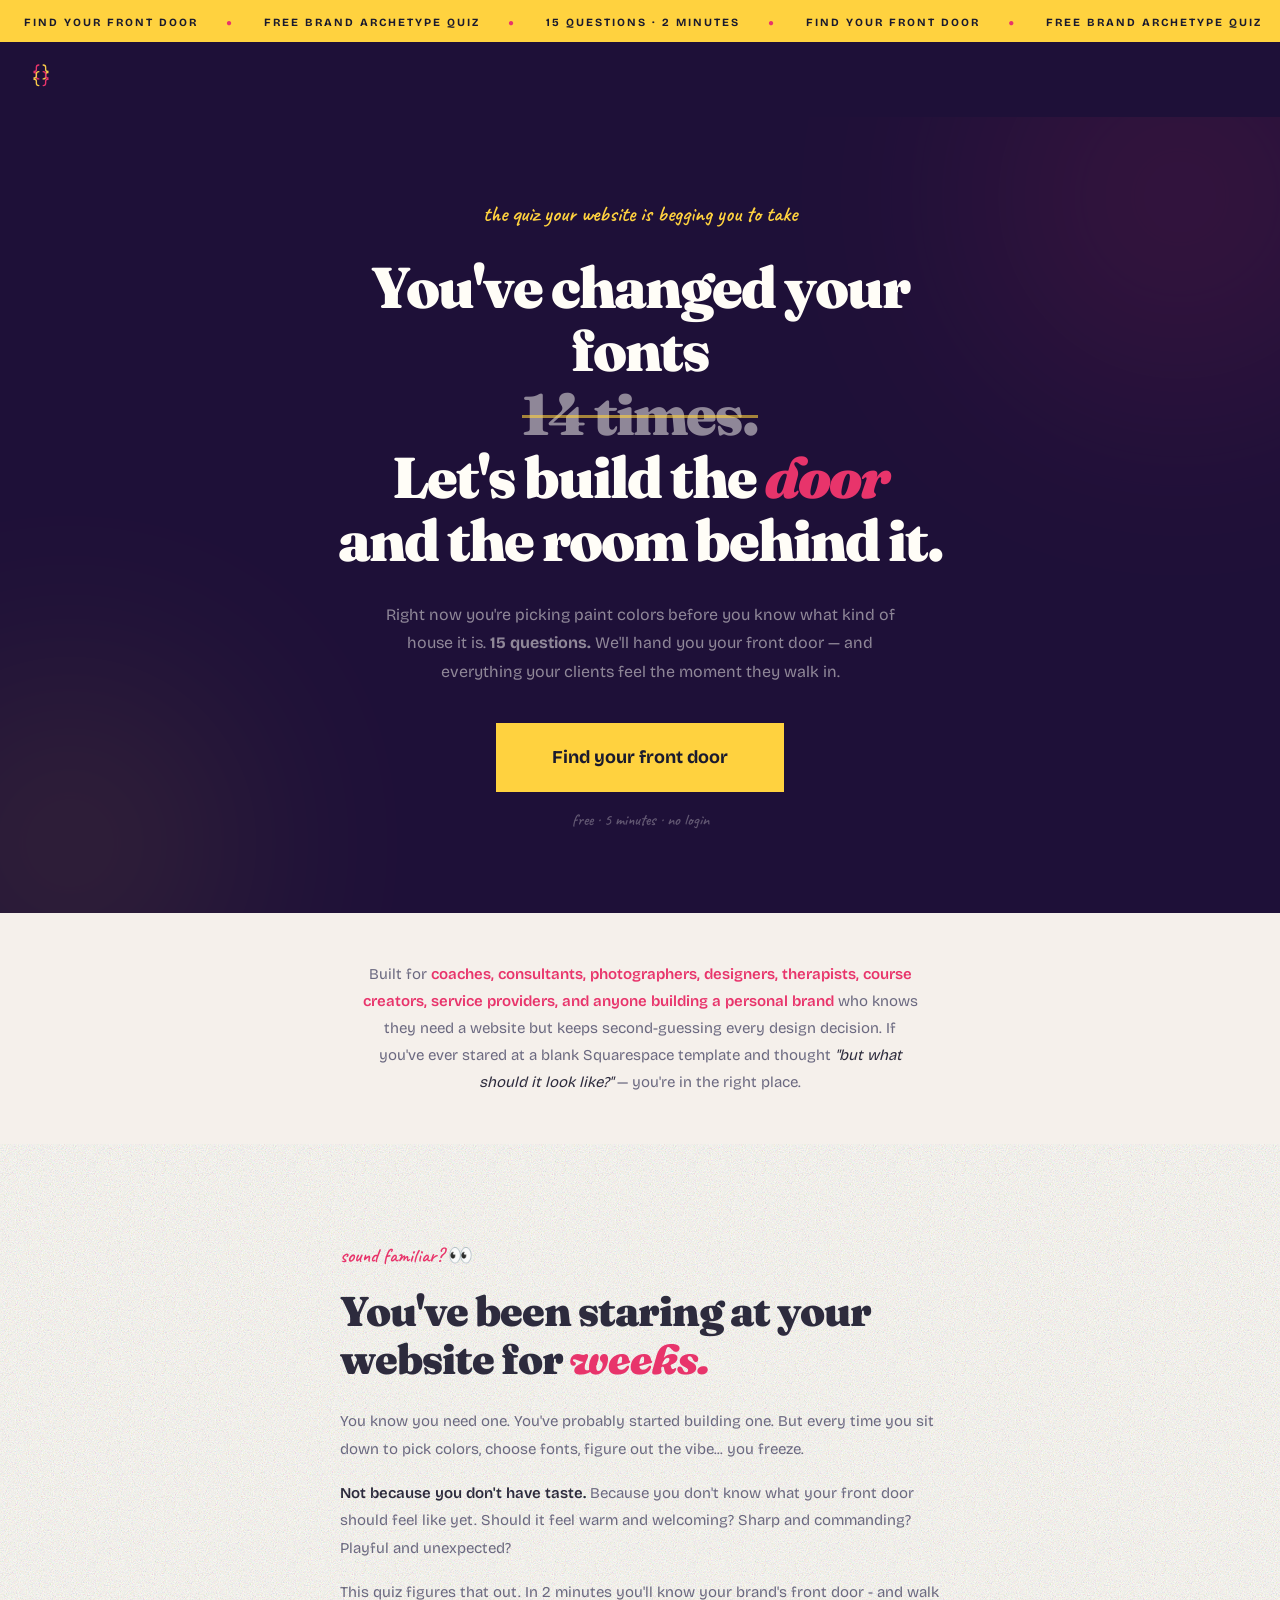
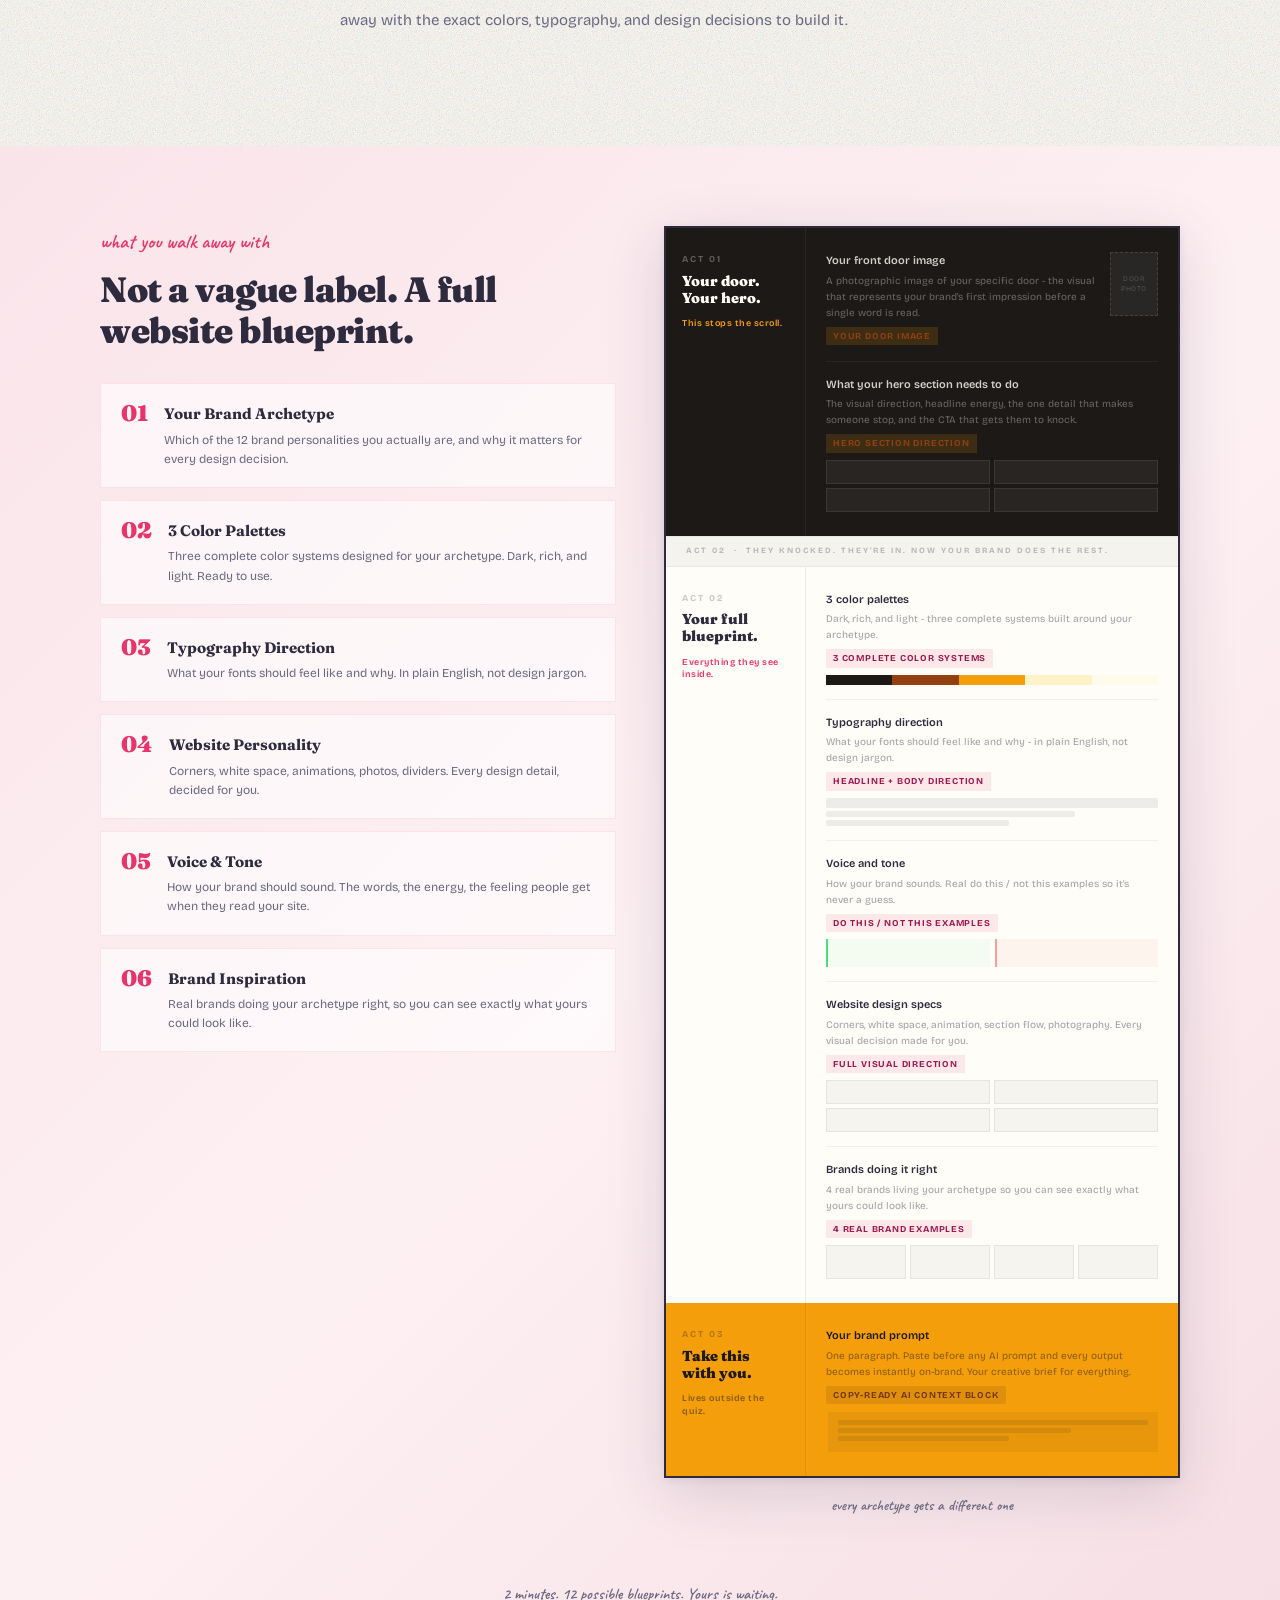
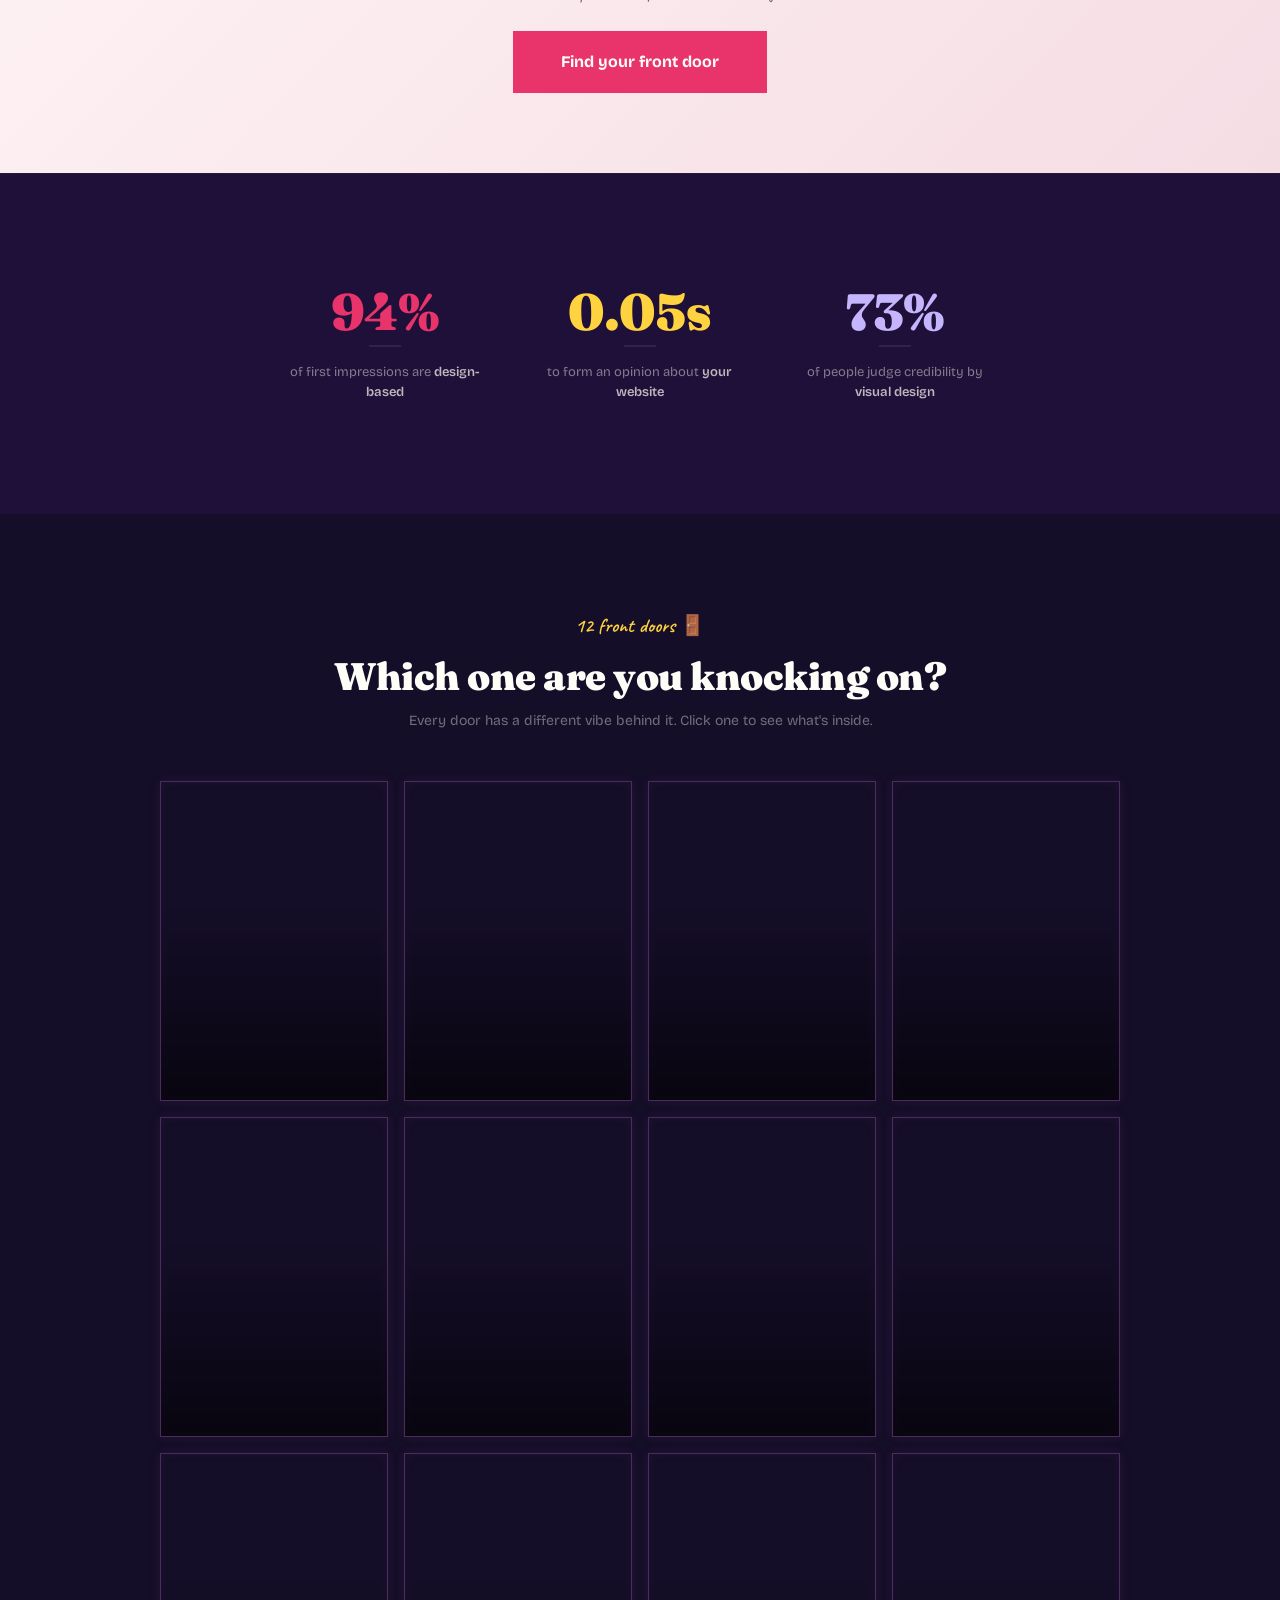
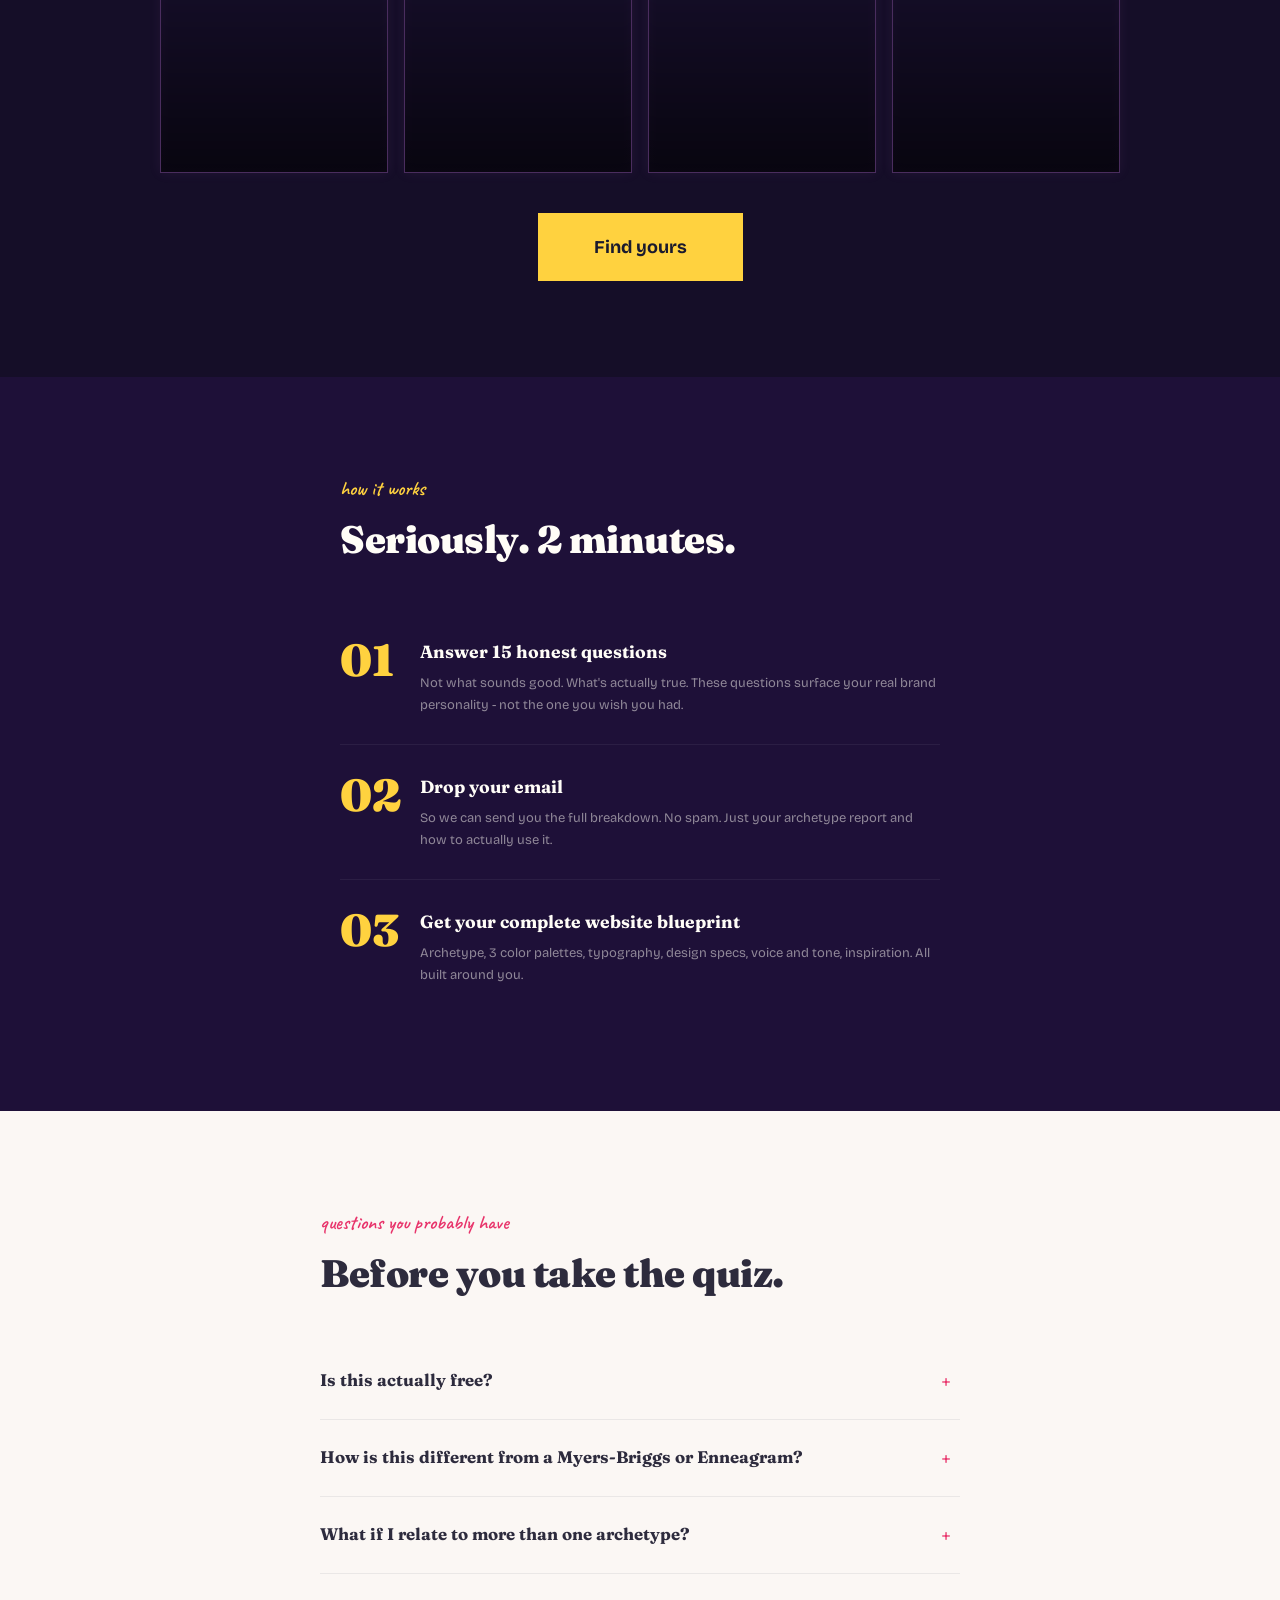
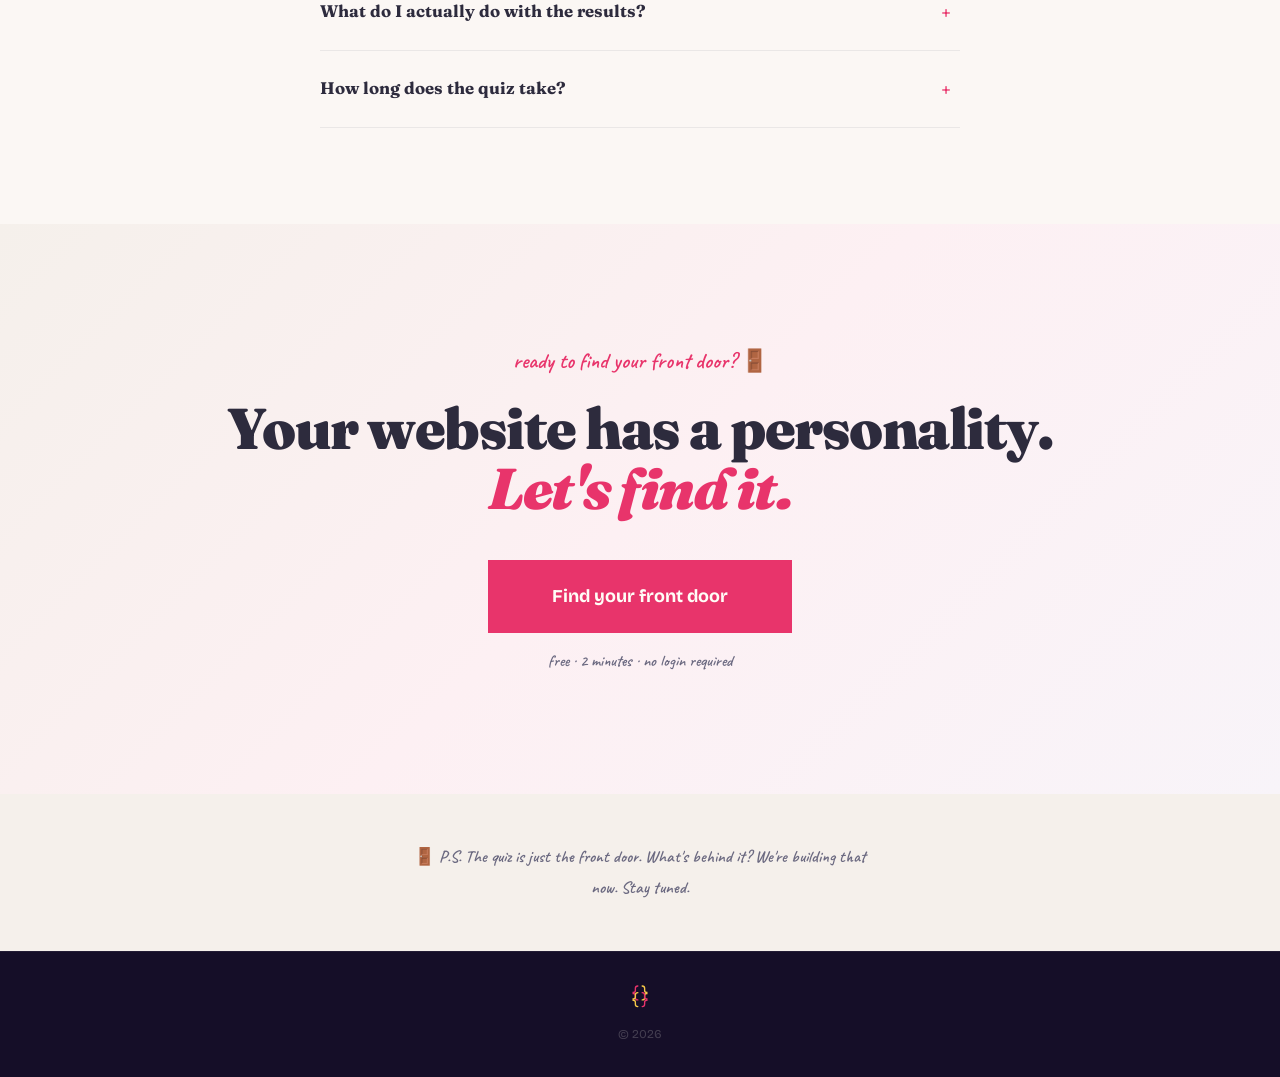
==== index.html @ 173007a8 "Add pink/purple sparkle border to archetype door cards https://claude.ai/code/session_011RAx968Q8qA1" ====
<!DOCTYPE html>
<html lang="en">
<head>
  <meta charset="UTF-8">
  <meta name="viewport" content="width=device-width, initial-scale=1.0">
  <title>What's Your Brand Archetype? | Free Brand Archetype Quiz</title>
  <meta name="description" content="Take the free 15-question brand archetype quiz. Discover your design system, color palettes, typography, and website personality in under 2 minutes.">
  <link rel="stylesheet" href="shared.css">
  <style>
    body { background: #1E1038; color: #FFFDF7; font-family: var(--font-sans); overflow-x: hidden; }

    /* Top ticker banner */
    .top-ticker {
      background: #FFD23F; overflow: hidden; white-space: nowrap; padding: 8px 0;
    }
    .top-ticker-inner { display: inline-block; animation: tickerScroll 30s linear infinite; }
    .top-ticker-item {
      display: inline-block; font-family: var(--font-sans); font-weight: 700;
      font-size: 11px; letter-spacing: 2px; text-transform: uppercase;
      color: #1a1a2e; padding: 0 24px;
    }
    .top-ticker-dot { color: #E8346B; padding: 0 4px; font-size: 10px; }
    @keyframes tickerScroll { 0% { transform:translateX(0); } 100% { transform:translateX(-50%); } }

    /* Nav */
    .nav {
      padding: 20px 32px;
      display: flex; align-items: center; justify-content: space-between;
      position: relative; z-index: 10;
    }
    .nav-logo { font-family: var(--font-serif); font-weight: 900; font-size: 22px; color: #FFFDF7; text-decoration: none; }
    .nav-logo span { color: #E8346B; }

    /* Hero — JK split layout */
    .hero {
      padding: 80px 32px 20px;
      position: relative; overflow: hidden;
      background: #1E1038;
    }
    .hero-glow {
      position: absolute; border-radius: 50%; filter: blur(120px); pointer-events: none; opacity: 0.12;
    }
    .hero-split {
      max-width: 680px; margin: 0 auto; position: relative; z-index: 2;
    }
    .hero-text { text-align: center; padding-bottom: 60px; }
    .hero-eyebrow {
      font-family: var(--font-hand); font-size: 22px; font-weight: 600;
      color: #FFD23F; margin-bottom: 24px; display: block;
    }
    .hero-headline {
      font-family: var(--font-serif); font-weight: 900; font-size: clamp(2.4rem, 6vw, 3.6rem);
      color: #FFFDF7; line-height: 1.1; letter-spacing: -2px; margin-bottom: 28px;
    }
    .hero-headline em { font-style: italic; color: #E8346B; }
    .hero-headline .strike {
      text-decoration: line-through;
      text-decoration-color: rgba(255,210,63,0.6);
      text-decoration-thickness: 3px;
      color: rgba(255,253,247,0.5);
    }
    .hero-sub {
      font-size: 16px; color: rgba(255,253,247,0.5); line-height: 1.8;
      max-width: 520px; margin: 0 auto 36px;
    }
    .hero-cta {
      display: inline-block; padding: 20px 56px;
      background: #FFD23F; color: #1a1a2e;
      font-family: var(--font-sans); font-size: 18px; font-weight: 700;
      text-decoration: none; border: none; cursor: pointer;
      transition: all 0.25s cubic-bezier(0.34,1.56,0.64,1);
    }
    .hero-cta:hover { transform: translateY(-4px) rotate(1deg) scale(1.04); box-shadow: 0 16px 40px rgba(255,210,63,0.3); }
    .hero-note { font-family: var(--font-hand); font-size: 16px; font-weight: 600; color: rgba(255,253,247,0.3); margin-top: 16px; }
    .hero-photo {
      position: relative; min-height: 480px;
      background-size: cover; background-position: center;
      background-repeat: no-repeat;
      mask-image: linear-gradient(to left, black 50%, transparent 100%),
                  linear-gradient(to top, transparent 0%, black 15%);
      mask-composite: intersect;
      -webkit-mask-image: linear-gradient(to left, black 50%, transparent 100%),
                          linear-gradient(to top, transparent 0%, black 15%);
      -webkit-mask-composite: source-in;
    }


    /* Who this is for */
    .for-section {
      background: #F5F0EB; padding: 48px 32px; text-align: center;
    }
    .for-text {
      max-width: 560px; margin: 0 auto;
      font-size: 15px; color: #6B6980; line-height: 1.8;
    }
    .for-text strong { color: #E8346B; font-weight: 600; }
    .for-text em { color: #2D2B3D; }

    /* Story section */
    .story-section {
      background: #FFFDF7; padding: 96px 32px;
      position: relative;
    }
    .story-section::before {
      content: ''; position: absolute; inset: 0; opacity: 0.45; pointer-events: none;
      background-image: url("data:image/svg+xml,%3Csvg viewBox='0 0 256 256' xmlns='http://www.w3.org/2000/svg'%3E%3Cfilter id='n'%3E%3CfeTurbulence type='fractalNoise' baseFrequency='0.85' numOctaves='4' stitchTiles='stitch'/%3E%3C/filter%3E%3Crect width='100%25' height='100%25' filter='url(%23n)'/%3E%3C/svg%3E");
      background-size: 200px 200px;
    }
    .story-inner { max-width: 600px; margin: 0 auto; position: relative; }
    .story-eyebrow { font-family: var(--font-hand); font-size: 20px; font-weight: 600; color: #E8346B; margin-bottom: 16px; }
    .story-headline {
      font-family: var(--font-serif); font-weight: 900; font-size: clamp(1.8rem, 5vw, 2.6rem);
      color: #2D2B3D; line-height: 1.15; letter-spacing: -1px; margin-bottom: 24px;
    }
    .story-headline em { font-style: italic; color: #E8346B; }
    .story-text {
      font-size: 15px; color: #6B6980; line-height: 1.85; margin-bottom: 16px;
    }
    .story-text strong { color: #2D2B3D; font-weight: 600; }

    /* What you get + mockup combined */
    .what-section {
      background: linear-gradient(135deg, #F9E4EA 0%, #FDF0F3 50%, #F5DDE4 100%);
      padding: 80px 32px; position: relative;
    }
    .what-inner {
      max-width: 1080px; margin: 0 auto;
      display: grid; grid-template-columns: 1fr 1fr; gap: 48px; align-items: start;
    }
    .what-text { }
    .what-eyebrow { font-family: var(--font-hand); font-size: 20px; font-weight: 600; color: #E8346B; margin-bottom: 12px; }
    .what-headline {
      font-family: var(--font-serif); font-weight: 900; font-size: clamp(1.6rem, 4vw, 2.2rem);
      color: #2D2B3D; line-height: 1.15; letter-spacing: -0.5px; margin-bottom: 32px;
    }
    .what-grid { display: flex; flex-direction: column; gap: 12px; }
    .what-card {
      padding: 18px 20px; background: rgba(255,255,255,0.6); border: 1px solid rgba(232,52,107,0.1);
      display: flex; gap: 16px; align-items: flex-start;
    }
    .what-num {
      font-family: var(--font-serif); font-weight: 900; font-size: 1.4rem;
      color: #E8346B; line-height: 1; flex-shrink: 0;
    }
    .what-card-content { flex: 1; }
    .what-title { font-family: var(--font-serif); font-weight: 700; font-size: 0.95rem; color: #2D2B3D; margin-bottom: 4px; }
    .what-desc { font-size: 12px; color: #6B6980; line-height: 1.6; }
    .what-footer {
      grid-column: 1 / -1; text-align: center; padding-top: 16px;
    }

    /* Archetypes preview (unused - merged into preview section) */

    /* How it works — dark section to break up the light blocks */
    .how-section { background: #1E1038; padding: 96px 32px; }
    .how-inner { max-width: 600px; margin: 0 auto; }
    .how-eyebrow { font-family: var(--font-hand); font-size: 20px; font-weight: 600; color: #FFD23F; margin-bottom: 12px; }
    .how-headline {
      font-family: var(--font-serif); font-weight: 900; font-size: clamp(1.8rem, 5vw, 2.4rem);
      color: #FFFDF7; line-height: 1.15; letter-spacing: -0.5px; margin-bottom: 48px;
    }
    .how-steps { display: flex; flex-direction: column; gap: 0; }
    .how-step { display: flex; gap: 24px; align-items: flex-start; padding: 28px 0; border-bottom: 1px solid rgba(255,253,247,0.06); }
    .how-step:last-child { border-bottom: none; }
    .how-num {
      font-family: var(--font-serif); font-weight: 900; font-size: 2.8rem;
      color: #FFD23F; line-height: 1; flex-shrink: 0; width: 56px;
    }
    .how-title { font-family: var(--font-serif); font-weight: 700; font-size: 1.1rem; color: #FFFDF7; margin-bottom: 6px; }
    .how-desc { font-size: 13px; color: rgba(255,253,247,0.5); line-height: 1.7; }

    /* Final CTA — warm light section */
    .cta-section {
      background: linear-gradient(135deg, #F5F0EB 0%, #FDF0F3 50%, #F8F4F9 100%);
      padding: 120px 32px; text-align: center; position: relative; overflow: hidden;
    }
    .cta-inner { position: relative; z-index: 2; }
    .cta-eyebrow { font-family: var(--font-hand); font-size: 22px; font-weight: 600; color: #E8346B; margin-bottom: 20px; display: block; }
    .cta-headline {
      font-family: var(--font-serif); font-weight: 900; font-size: clamp(2.2rem, 7vw, 3.6rem);
      color: #2D2B3D; line-height: 1.05; letter-spacing: -1.5px; margin-bottom: 40px;
    }
    .cta-headline em { font-style: italic; color: #E8346B; }
    .cta-btn {
      display: inline-block; padding: 22px 64px;
      background: #E8346B; color: #FFFDF7;
      font-family: var(--font-sans); font-size: 18px; font-weight: 700;
      text-decoration: none; transition: all 0.25s cubic-bezier(0.34,1.56,0.64,1);
    }
    .cta-btn:hover { transform: translateY(-4px) scale(1.04); box-shadow: 0 16px 40px rgba(232,52,107,0.25); }
    .cta-note { font-family: var(--font-hand); font-size: 16px; color: #6B6980; margin-top: 16px; font-weight: 600; }

    /* What's next */
    .next-section {
      background: #F5F0EB; padding: 48px 32px; text-align: center;
    }
    .next-text {
      max-width: 480px; margin: 0 auto;
      font-family: var(--font-hand); font-size: 17px; font-weight: 600;
      color: #6B6980; line-height: 1.8;
    }

    /* Footer */
    .footer { background: #150e28; padding: 32px; text-align: center; border-top: 1px solid rgba(255,253,247,0.06); }
    .footer-logo { font-family: var(--font-serif); font-weight: 900; font-size: 20px; color: #FFFDF7; margin-bottom: 8px; }
    .footer-logo span { color: #E8346B; }
    .footer-text { font-size: 12px; color: rgba(255,253,247,0.2); }

    /* Stats Section */
    .stats-section {
      background: #1E1038; padding: 80px 32px; position: relative; overflow: hidden;
      border-top: 1px solid rgba(255,253,247,0.04);
    }
    .stats-inner { max-width: 740px; margin: 0 auto; }
    .stats-grid { display: grid; grid-template-columns: repeat(3, 1fr); gap: 24px; text-align: center; }
    .stat-card {
      padding: 32px 20px; position: relative;
    }
    .stat-number {
      font-family: var(--font-serif); font-weight: 900; font-size: clamp(2.4rem, 6vw, 3.2rem);
      line-height: 1; margin-bottom: 8px; letter-spacing: -1px;
    }
    .stat-label {
      font-size: 13px; color: rgba(255,253,247,0.45); line-height: 1.5;
    }
    .stat-label strong { color: rgba(255,253,247,0.7); font-weight: 600; }
    .stat-divider {
      width: 32px; height: 2px; background: rgba(255,253,247,0.08); margin: 0 auto 16px;
    }

    /* Preview Gallery — door cards with click-to-reveal */
    .preview-section {
      background: #150e28; padding: 96px 32px; position: relative; overflow: hidden;
    }
    .preview-inner { max-width: 960px; margin: 0 auto; text-align: center; }
    .preview-eyebrow { font-family: var(--font-hand); font-size: 20px; font-weight: 600; color: #FFD23F; margin-bottom: 12px; }
    .preview-headline {
      font-family: var(--font-serif); font-weight: 900; font-size: clamp(1.8rem, 5vw, 2.4rem);
      color: #FFFDF7; line-height: 1.15; letter-spacing: -0.5px; margin-bottom: 12px;
    }
    .preview-sub { font-size: 14px; color: rgba(255,253,247,0.4); margin-bottom: 48px; line-height: 1.6; }
    .preview-grid {
      display: grid; grid-template-columns: repeat(4, 1fr); gap: 16px;
    }
    /* Flip card container */
    .door-card {
      perspective: 800px; cursor: pointer; height: 320px;
    }
    .door-card-inner {
      position: relative; width: 100%; height: 100%;
      transition: transform 0.6s cubic-bezier(0.34,1.56,0.64,1);
      transform-style: preserve-3d;
    }
    .door-card.flipped .door-card-inner { transform: rotateY(180deg); }
    .door-card-front, .door-card-back {
      position: absolute; inset: 0; backface-visibility: hidden;
      border: 1px solid rgba(200,120,220,0.3); overflow: hidden;
      box-shadow: 0 0 12px rgba(200,120,220,0.08), inset 0 0 12px rgba(200,120,220,0.04);
    }
    .door-card:hover .door-card-front,
    .door-card:hover .door-card-back {
      border-color: rgba(232,52,107,0.45);
      box-shadow: 0 0 20px rgba(232,52,107,0.15), 0 0 40px rgba(160,80,200,0.08);
    }
    /* Front — door image */
    .door-card-front {
      background-size: cover; background-position: center;
      display: flex; flex-direction: column; justify-content: flex-end;
      padding: 16px;
    }
    .door-card-front::after {
      content: ''; position: absolute; inset: 0;
      background: linear-gradient(180deg, transparent 40%, rgba(0,0,0,0.6) 100%);
      pointer-events: none;
    }
    .door-card-label {
      position: relative; z-index: 2;
      font-family: var(--font-hand); font-size: 14px; font-weight: 600;
      color: rgba(255,255,255,0.7);
    }
    .door-card-knock {
      position: absolute; top: 50%; left: 50%; transform: translate(-50%,-50%);
      z-index: 2; font-size: 11px; font-weight: 700; letter-spacing: 1.5px;
      text-transform: uppercase; color: #FFFDF7;
      background: rgba(0,0,0,0.5); backdrop-filter: blur(4px);
      padding: 8px 16px; opacity: 0;
      transition: opacity 0.3s ease; font-family: var(--font-sans);
    }
    .door-card:hover .door-card-knock { opacity: 1; }
    /* Back — archetype reveal */
    .door-card-back {
      transform: rotateY(180deg);
      display: flex; flex-direction: column;
    }
    .door-card-back-hero {
      flex: 1; display: flex; flex-direction: column;
      justify-content: center; align-items: center; padding: 16px;
    }
    .door-card-back-name {
      font-family: var(--font-serif); font-weight: 900; font-size: 1.05rem;
      color: #fff; line-height: 1.15; letter-spacing: -0.3px; margin-bottom: 2px;
    }
    .door-card-back-sub {
      font-size: 10px; opacity: 0.6; font-family: var(--font-sans); margin-bottom: 6px;
    }
    .door-card-back-tagline {
      font-size: 10px; color: rgba(255,255,255,0.45); font-family: var(--font-sans);
    }
    .door-card-back-body { padding: 10px; }
    .door-card-back-palette {
      display: flex; height: 18px; margin-bottom: 8px;
    }
    .door-card-back-swatch { flex: 1; }
    .door-card-back-swatch:first-child { border-radius: 3px 0 0 3px; }
    .door-card-back-swatch:last-child { border-radius: 0 3px 3px 0; }
    .door-card-back-feats {
      display: flex; flex-wrap: wrap; gap: 4px; justify-content: center;
    }
    .door-card-back-feat {
      font-size: 7px; letter-spacing: 0.8px; text-transform: uppercase;
      padding: 3px 6px; background: rgba(255,255,255,0.06);
      color: rgba(255,253,247,0.4); font-family: var(--font-sans); font-weight: 600;
    }

    /* FAQ Section */
    .faq-section {
      background: #FBF7F4; padding: 96px 32px;
    }
    .faq-inner { max-width: 640px; margin: 0 auto; }
    .faq-eyebrow { font-family: var(--font-hand); font-size: 20px; font-weight: 600; color: #E8346B; margin-bottom: 12px; }
    .faq-headline {
      font-family: var(--font-serif); font-weight: 900; font-size: clamp(1.8rem, 5vw, 2.4rem);
      color: #2D2B3D; line-height: 1.15; letter-spacing: -0.5px; margin-bottom: 48px;
    }
    .faq-item {
      border-bottom: 1px solid rgba(45,43,61,0.08);
    }
    .faq-question {
      display: flex; align-items: center; justify-content: space-between;
      padding: 24px 0; cursor: pointer; gap: 16px;
      background: none; border: none; width: 100%; text-align: left;
      font-family: var(--font-serif); font-weight: 700; font-size: 1.05rem;
      color: #2D2B3D; transition: color 0.2s ease; line-height: 1.4;
    }
    .faq-question:hover { color: #E8346B; }
    .faq-icon {
      width: 28px; height: 28px; flex-shrink: 0;
      display: flex; align-items: center; justify-content: center;
      font-size: 20px; font-weight: 300; color: #E8346B;
      transition: transform 0.3s ease; font-family: var(--font-sans);
    }
    .faq-item.open .faq-icon { transform: rotate(45deg); }
    .faq-answer {
      max-height: 0; overflow: hidden;
      transition: max-height 0.4s cubic-bezier(0.25, 0.46, 0.45, 0.94);
    }
    .faq-answer-inner {
      padding: 0 0 24px;
      font-size: 14px; color: #6B6980; line-height: 1.8;
    }

    /* Report Wireframe Mockup (inside what-section) */
    .report-frame {
      border: 2px solid #2D2B3D; overflow: hidden;
      box-shadow: 0 16px 56px rgba(45,43,61,0.15), 0 2px 8px rgba(45,43,61,0.08);
    }
    .act-block { display: flex; }
    .act-sidebar {
      width: 140px; flex-shrink: 0; padding: 24px 16px;
      display: flex; flex-direction: column; justify-content: flex-start; gap: 6px;
      border-right: 1px solid rgba(255,255,255,0.06);
    }
    .act-sidebar.light-border { border-right-color: rgba(45,43,61,0.08); }
    .act-num { font-size: 9px; font-weight: 700; letter-spacing: 2px; text-transform: uppercase; }
    .act-num.light { color: rgba(255,253,247,0.3); }
    .act-num.muted { color: rgba(45,43,61,0.25); }
    .act-name { font-family: var(--font-serif); font-weight: 900; font-size: 0.9rem; line-height: 1.2; }
    .act-name.light { color: #FFFDF7; }
    .act-name.dark { color: #2D2B3D; }
    .act-tag { font-size: 9px; font-weight: 600; letter-spacing: 0.5px; line-height: 1.4; margin-top: 4px; }
    .act-tag.amber { color: #f59e0b; }
    .act-tag.pink { color: #E8346B; }
    .act-body { flex: 1; padding: 24px 20px; display: flex; flex-direction: column; gap: 14px; }
    .act-row { display: flex; gap: 14px; align-items: flex-start; padding-bottom: 14px; border-bottom: 1px solid rgba(255,255,255,0.05); }
    .act-row:last-child { border-bottom: none; padding-bottom: 0; }
    .act-row.light-border { border-bottom-color: rgba(45,43,61,0.06); }
    .act-row-content { flex: 1; }
    .act-row-title { font-size: 11px; font-weight: 600; margin-bottom: 3px; }
    .act-row-title.light { color: rgba(255,253,247,0.8); }
    .act-row-title.dark { color: #2D2B3D; }
    .act-row-desc { font-size: 10px; line-height: 1.6; }
    .act-row-desc.light { color: rgba(255,253,247,0.35); }
    .act-row-desc.dark { color: rgba(45,43,61,0.45); }
    .you-get {
      font-size: 9px; font-weight: 700; letter-spacing: 0.8px; text-transform: uppercase;
      padding: 2px 7px; display: inline-block; margin-top: 5px;
    }
    .you-get.amber { background: rgba(245,158,11,0.15); color: #92400e; }
    .you-get.pink { background: rgba(232,52,107,0.1); color: #9d174d; }
    .act-img-box {
      width: 48px; height: 64px; flex-shrink: 0;
      background: rgba(255,255,255,0.06); border: 1px dashed rgba(255,255,255,0.12);
      display: flex; align-items: center; justify-content: center;
    }
    .act-img-label { font-size: 7px; letter-spacing: 0.5px; text-transform: uppercase; text-align: center; line-height: 1.5; color: rgba(255,253,247,0.2); }
    .act-palette-strip { display: flex; height: 10px; margin-top: 6px; }
    .act-palette-strip .pal { flex: 1; }
    .act-wire-lines { display: flex; flex-direction: column; gap: 3px; margin-top: 6px; }
    .act-wire-line { height: 6px; border-radius: 2px; }
    .act-wire-line.dark-line { background: rgba(45,43,61,0.08); }
    .w100 { width: 100%; } .w75 { width: 75%; } .w55 { width: 55%; }
    .act-mini-grid { display: grid; grid-template-columns: 1fr 1fr; gap: 4px; margin-top: 6px; }
    .act-mini-box { height: 24px; }
    .act-mini-box.dark { background: rgba(255,255,255,0.05); border: 0.5px solid rgba(255,255,255,0.08); }
    .act-mini-box.light { background: rgba(45,43,61,0.04); border: 0.5px solid rgba(45,43,61,0.08); }
    .act-do-dont { display: flex; gap: 5px; margin-top: 6px; }
    .act-do-box { flex: 1; height: 28px; border-left: 2px solid #4ade80; background: rgba(74,222,128,0.06); }
    .act-dont-box { flex: 1; height: 28px; border-left: 2px solid rgba(220,38,38,0.4); background: rgba(220,38,38,0.04); }
    .act-inspo-strip { display: flex; gap: 4px; margin-top: 6px; }
    .act-inspo-box { flex: 1; height: 34px; background: rgba(45,43,61,0.04); border: 0.5px solid rgba(45,43,61,0.08); }
    .act-prompt-block { margin-top: 6px; padding: 8px 10px; background: rgba(28,25,23,0.06); border-left: 2px solid #f59e0b; }
    .act-prompt-line { height: 5px; background: rgba(28,25,23,0.1); border-radius: 2px; margin-bottom: 3px; }
    .act-divider-label {
      padding: 8px 20px; font-size: 8px; font-weight: 700; letter-spacing: 2px;
      text-transform: uppercase; color: rgba(45,43,61,0.3); background: #f5f3ee;
      border-top: 1px solid rgba(45,43,61,0.06); border-bottom: 1px solid rgba(45,43,61,0.06);
    }
    .mockup-label {
      font-family: var(--font-hand); font-size: 15px; font-weight: 600;
      color: #6B6980; margin-top: 16px; text-align: center;
    }
    .what-note {
      font-family: var(--font-hand); font-size: 16px; font-weight: 600;
      color: #6B6980; margin-bottom: 24px;
    }
    .what-cta {
      display: inline-block; padding: 18px 48px;
      background: #E8346B; color: #FFFDF7;
      font-family: var(--font-sans); font-size: 16px; font-weight: 700;
      text-decoration: none; border: none; cursor: pointer;
      transition: all 0.25s cubic-bezier(0.34,1.56,0.64,1);
    }
    .what-cta:hover {
      transform: translateY(-4px) scale(1.04);
      box-shadow: 0 12px 32px rgba(232,52,107,0.25);
    }

    @media (max-width: 600px) {
      .what-inner { grid-template-columns: 1fr; }
      .what-footer { grid-column: 1; }
      .hero { padding: 48px 24px 0; }
      .hero-text { padding-bottom: 40px; }
      .how-step { gap: 16px; }
      .how-num { font-size: 2.2rem; width: 44px; }
      .preview-grid { grid-template-columns: repeat(2, 1fr); }
      .door-card { height: 260px; }
      .stats-grid { grid-template-columns: 1fr; gap: 16px; }
      .stat-card { padding: 24px 20px; }
      .act-sidebar { width: 100px; padding: 16px 12px; }
      .act-name { font-size: 0.8rem; }
      .act-body { padding: 16px 14px; }
    }
    @media (max-width: 400px) {
    }
  </style>
</head>
<body>

  <!-- Top ticker banner -->
  <div class="top-ticker">
    <div class="top-ticker-inner">
      <span class="top-ticker-item">Find your front door</span><span class="top-ticker-dot">●</span>
      <span class="top-ticker-item">Free brand archetype quiz</span><span class="top-ticker-dot">●</span>
      <span class="top-ticker-item">15 questions · 2 minutes</span><span class="top-ticker-dot">●</span>
      <span class="top-ticker-item">Find your front door</span><span class="top-ticker-dot">●</span>
      <span class="top-ticker-item">Free brand archetype quiz</span><span class="top-ticker-dot">●</span>
      <span class="top-ticker-item">15 questions · 2 minutes</span><span class="top-ticker-dot">●</span>
      <span class="top-ticker-item">Find your front door</span><span class="top-ticker-dot">●</span>
      <span class="top-ticker-item">Free brand archetype quiz</span><span class="top-ticker-dot">●</span>
      <span class="top-ticker-item">15 questions · 2 minutes</span><span class="top-ticker-dot">●</span>
      <span class="top-ticker-item">Find your front door</span><span class="top-ticker-dot">●</span>
      <span class="top-ticker-item">Free brand archetype quiz</span><span class="top-ticker-dot">●</span>
      <span class="top-ticker-item">15 questions · 2 minutes</span><span class="top-ticker-dot">●</span>
    </div>
  </div>

  <nav class="nav">
    <a href="index.html" class="nav-logo"><img src="logo.svg" alt="Brand Archetype Quiz" style="height:24px;"></a>
  </nav>

  <!-- Hero -->
  <section class="hero">
    <div class="hero-glow" style="width:400px;height:400px;background:#E8346B;top:-120px;right:-100px;"></div>
    <div class="hero-glow" style="width:300px;height:300px;background:#FFD23F;bottom:-80px;left:-80px;"></div>
    <div class="hero-split">
      <div class="hero-text">
        <span class="hero-eyebrow">the quiz your website is begging you to take</span>
        <h1 class="hero-headline">You've changed your fonts<br><span class="strike">14 times.</span><br>Let's build the <em>door</em><br>and the room behind it.</h1>
        <p class="hero-sub">Right now you're picking paint colors before you know what kind of house it is. <strong>15 questions.</strong> We'll hand you your front door — and everything your clients feel the moment they walk in.</p>
        <a href="quiz.html" class="hero-cta">Find your front door</a>
        <p class="hero-note">free · 5 minutes · no login</p>
      </div>
    </div>
  </section>

  <!-- Who this is for -->
  <section class="for-section">
    <p class="for-text">Built for <strong>coaches, consultants, photographers, designers, therapists, course creators, service providers, and anyone building a personal brand</strong> who knows they need a website but keeps second-guessing every design decision. If you've ever stared at a blank Squarespace template and thought <em>"but what should it look like?"</em> — you're in the right place.</p>
  </section>

  <!-- Story -->
  <section class="story-section">
    <div class="story-inner">
      <p class="story-eyebrow">sound familiar? 👀</p>
      <h2 class="story-headline">You've been staring at your website for <em>weeks.</em></h2>
      <p class="story-text">You know you need one. You've probably started building one. But every time you sit down to pick colors, choose fonts, figure out the vibe... you freeze.</p>
      <p class="story-text"><strong>Not because you don't have taste.</strong> Because you don't know what your front door should feel like yet. Should it feel warm and welcoming? Sharp and commanding? Playful and unexpected?</p>
      <p class="story-text">This quiz figures that out. In 2 minutes you'll know your brand's front door - and walk away with the exact colors, typography, and design decisions to build it.</p>
    </div>
  </section>

  <!-- What you get + Report Mockup -->
  <section class="what-section">
    <div class="what-inner">
      <div class="what-text">
        <p class="what-eyebrow">what you walk away with</p>
        <h2 class="what-headline">Not a vague label. A full website blueprint.</h2>
        <div class="what-grid">
          <div class="what-card">
            <div class="what-num">01</div>
            <div class="what-card-content">
              <div class="what-title">Your Brand Archetype</div>
              <div class="what-desc">Which of the 12 brand personalities you actually are, and why it matters for every design decision.</div>
            </div>
          </div>
          <div class="what-card">
            <div class="what-num">02</div>
            <div class="what-card-content">
              <div class="what-title">3 Color Palettes</div>
              <div class="what-desc">Three complete color systems designed for your archetype. Dark, rich, and light. Ready to use.</div>
            </div>
          </div>
          <div class="what-card">
            <div class="what-num">03</div>
            <div class="what-card-content">
              <div class="what-title">Typography Direction</div>
              <div class="what-desc">What your fonts should feel like and why. In plain English, not design jargon.</div>
            </div>
          </div>
          <div class="what-card">
            <div class="what-num">04</div>
            <div class="what-card-content">
              <div class="what-title">Website Personality</div>
              <div class="what-desc">Corners, white space, animations, photos, dividers. Every design detail, decided for you.</div>
            </div>
          </div>
          <div class="what-card">
            <div class="what-num">05</div>
            <div class="what-card-content">
              <div class="what-title">Voice & Tone</div>
              <div class="what-desc">How your brand should sound. The words, the energy, the feeling people get when they read your site.</div>
            </div>
          </div>
          <div class="what-card">
            <div class="what-num">06</div>
            <div class="what-card-content">
              <div class="what-title">Brand Inspiration</div>
              <div class="what-desc">Real brands doing your archetype right, so you can see exactly what yours could look like.</div>
            </div>
          </div>
        </div>
      </div>
      <div class="what-mockup">
        <div class="report-frame">
          <!-- ACT 01 - The Door -->
          <div class="act-block" style="background:#1c1917;">
            <div class="act-sidebar">
              <div class="act-num light">Act 01</div>
              <div class="act-name light">Your door.<br>Your hero.</div>
              <div class="act-tag amber">This stops the scroll.</div>
            </div>
            <div class="act-body">
              <div class="act-row">
                <div class="act-row-content">
                  <div class="act-row-title light">Your front door image</div>
                  <div class="act-row-desc light">A photographic image of your specific door - the visual that represents your brand's first impression before a single word is read.</div>
                  <span class="you-get amber">Your door image</span>
                </div>
                <div class="act-img-box"><span class="act-img-label">door<br>photo</span></div>
              </div>
              <div class="act-row">
                <div class="act-row-content">
                  <div class="act-row-title light">What your hero section needs to do</div>
                  <div class="act-row-desc light">The visual direction, headline energy, the one detail that makes someone stop, and the CTA that gets them to knock.</div>
                  <span class="you-get amber">Hero section direction</span>
                  <div class="act-mini-grid">
                    <div class="act-mini-box dark"></div>
                    <div class="act-mini-box dark"></div>
                    <div class="act-mini-box dark"></div>
                    <div class="act-mini-box dark"></div>
                  </div>
                </div>
              </div>
            </div>
          </div>
          <!-- Divider -->
          <div class="act-divider-label">Act 02 &nbsp;·&nbsp; They knocked. They're in. Now your brand does the rest.</div>
          <!-- ACT 02 - The Blueprint -->
          <div class="act-block" style="background:#FFFDF7;">
            <div class="act-sidebar light-border">
              <div class="act-num muted">Act 02</div>
              <div class="act-name dark">Your full blueprint.</div>
              <div class="act-tag pink">Everything they see inside.</div>
            </div>
            <div class="act-body">
              <div class="act-row light-border">
                <div class="act-row-content">
                  <div class="act-row-title dark">3 color palettes</div>
                  <div class="act-row-desc dark">Dark, rich, and light - three complete systems built around your archetype.</div>
                  <span class="you-get pink">3 complete color systems</span>
                  <div class="act-palette-strip">
                    <div class="pal" style="background:#1c1917;"></div>
                    <div class="pal" style="background:#92400e;"></div>
                    <div class="pal" style="background:#f59e0b;"></div>
                    <div class="pal" style="background:#fef3c7;"></div>
                    <div class="pal" style="background:#fffbeb;"></div>
                  </div>
                </div>
              </div>
              <div class="act-row light-border">
                <div class="act-row-content">
                  <div class="act-row-title dark">Typography direction</div>
                  <div class="act-row-desc dark">What your fonts should feel like and why - in plain English, not design jargon.</div>
                  <span class="you-get pink">Headline + body direction</span>
                  <div class="act-wire-lines">
                    <div class="act-wire-line dark-line w100" style="height:10px;"></div>
                    <div class="act-wire-line dark-line w75"></div>
                    <div class="act-wire-line dark-line w55"></div>
                  </div>
                </div>
              </div>
              <div class="act-row light-border">
                <div class="act-row-content">
                  <div class="act-row-title dark">Voice and tone</div>
                  <div class="act-row-desc dark">How your brand sounds. Real do this / not this examples so it's never a guess.</div>
                  <span class="you-get pink">Do this / not this examples</span>
                  <div class="act-do-dont">
                    <div class="act-do-box"></div>
                    <div class="act-dont-box"></div>
                  </div>
                </div>
              </div>
              <div class="act-row light-border">
                <div class="act-row-content">
                  <div class="act-row-title dark">Website design specs</div>
                  <div class="act-row-desc dark">Corners, white space, animation, section flow, photography. Every visual decision made for you.</div>
                  <span class="you-get pink">Full visual direction</span>
                  <div class="act-mini-grid">
                    <div class="act-mini-box light"></div>
                    <div class="act-mini-box light"></div>
                    <div class="act-mini-box light"></div>
                    <div class="act-mini-box light"></div>
                  </div>
                </div>
              </div>
              <div class="act-row">
                <div class="act-row-content">
                  <div class="act-row-title dark">Brands doing it right</div>
                  <div class="act-row-desc dark">4 real brands living your archetype so you can see exactly what yours could look like.</div>
                  <span class="you-get pink">4 real brand examples</span>
                  <div class="act-inspo-strip">
                    <div class="act-inspo-box"></div>
                    <div class="act-inspo-box"></div>
                    <div class="act-inspo-box"></div>
                    <div class="act-inspo-box"></div>
                  </div>
                </div>
              </div>
            </div>
          </div>
          <!-- ACT 03 - Brand Prompt -->
          <div class="act-block" style="background:#f59e0b;">
            <div class="act-sidebar" style="border-right:1px solid rgba(28,25,23,0.08);">
              <div class="act-num" style="color:rgba(28,25,23,0.3);">Act 03</div>
              <div class="act-name" style="color:#1c1917;">Take this<br>with you.</div>
              <div class="act-tag" style="color:rgba(28,25,23,0.5);">Lives outside the quiz.</div>
            </div>
            <div class="act-body">
              <div class="act-row" style="border-bottom:none;">
                <div class="act-row-content">
                  <div class="act-row-title" style="color:#1c1917;">Your brand prompt</div>
                  <div class="act-row-desc" style="color:rgba(28,25,23,0.5);">One paragraph. Paste before any AI prompt and every output becomes instantly on-brand. Your creative brief for everything.</div>
                  <span class="you-get" style="background:rgba(28,25,23,0.1);color:#78350f;">Copy-ready AI context block</span>
                  <div class="act-prompt-block">
                    <div class="act-prompt-line w100"></div>
                    <div class="act-prompt-line w75"></div>
                    <div class="act-prompt-line w55"></div>
                  </div>
                </div>
              </div>
            </div>
          </div>
        </div>
        <p class="mockup-label">every archetype gets a different one</p>
      </div>
      <div class="what-footer">
        <p class="what-note">2 minutes. 12 possible blueprints. Yours is waiting.</p>
        <a href="quiz.html" class="what-cta">Find your front door</a>
      </div>
    </div>
  </section>

  <!-- Stats -->
  <section class="stats-section">
    <div class="stats-inner">
      <div class="stats-grid">
        <div class="stat-card">
          <div class="stat-number" style="color:#E8346B;">94%</div>
          <div class="stat-divider"></div>
          <div class="stat-label">of first impressions are <strong>design-based</strong></div>
        </div>
        <div class="stat-card">
          <div class="stat-number" style="color:#FFD23F;">0.05s</div>
          <div class="stat-divider"></div>
          <div class="stat-label">to form an opinion about <strong>your website</strong></div>
        </div>
        <div class="stat-card">
          <div class="stat-number" style="color:#C4B5FD;">73%</div>
          <div class="stat-divider"></div>
          <div class="stat-label">of people judge credibility by <strong>visual design</strong></div>
        </div>
      </div>
    </div>
  </section>

  <!-- Archetypes Preview — Door Cards -->
  <section class="preview-section">
    <div class="preview-inner">
      <p class="preview-eyebrow">12 front doors 🚪</p>
      <h2 class="preview-headline">Which one are you knocking on?</h2>
      <p class="preview-sub">Every door has a different vibe behind it. Click one to see what's inside.</p>
      <div class="preview-grid" id="previewGrid">
      </div>
      <div style="margin-top: 40px;">
        <a href="quiz.html" class="hero-cta">Find yours</a>
      </div>
    </div>
  </section>

  <!-- How it works -->
  <section class="how-section">
    <div class="how-inner">
      <p class="how-eyebrow">how it works</p>
      <h2 class="how-headline">Seriously. 2 minutes.</h2>
      <div class="how-steps">
        <div class="how-step">
          <div class="how-num">01</div>
          <div class="how-content">
            <div class="how-title">Answer 15 honest questions</div>
            <div class="how-desc">Not what sounds good. What's actually true. These questions surface your real brand personality - not the one you wish you had.</div>
          </div>
        </div>
        <div class="how-step">
          <div class="how-num">02</div>
          <div class="how-content">
            <div class="how-title">Drop your email</div>
            <div class="how-desc">So we can send you the full breakdown. No spam. Just your archetype report and how to actually use it.</div>
          </div>
        </div>
        <div class="how-step">
          <div class="how-num">03</div>
          <div class="how-content">
            <div class="how-title">Get your complete website blueprint</div>
            <div class="how-desc">Archetype, 3 color palettes, typography, design specs, voice and tone, inspiration. All built around you.</div>
          </div>
        </div>
      </div>
    </div>
  </section>

  <!-- FAQ -->
  <section class="faq-section">
    <div class="faq-inner">
      <p class="faq-eyebrow">questions you probably have</p>
      <h2 class="faq-headline">Before you take the quiz.</h2>
      <div class="faq-list">
        <div class="faq-item">
          <button class="faq-question"><span>Is this actually free?</span><span class="faq-icon">+</span></button>
          <div class="faq-answer"><div class="faq-answer-inner">Yes. No credit card, no trial. Just your email so we can send your results.</div></div>
        </div>
        <div class="faq-item">
          <button class="faq-question"><span>How is this different from a Myers-Briggs or Enneagram?</span><span class="faq-icon">+</span></button>
          <div class="faq-answer"><div class="faq-answer-inner">Those tell you about yourself as a person. This tells you what your brand's front door should feel like - and gives you the exact design decisions to build it.</div></div>
        </div>
        <div class="faq-item">
          <button class="faq-question"><span>What if I relate to more than one archetype?</span><span class="faq-icon">+</span></button>
          <div class="faq-answer"><div class="faq-answer-inner">That's normal. The quiz identifies your dominant archetype and builds your entire blueprint around that.</div></div>
        </div>
        <div class="faq-item">
          <button class="faq-question"><span>What do I actually do with the results?</span><span class="faq-icon">+</span></button>
          <div class="faq-answer"><div class="faq-answer-inner">Use them to build your site - bring them to a designer, plug them into Squarespace, Showit, or Framer, or hand them to anyone helping you build your brand. Everything you need is in the report.</div></div>
        </div>
        <div class="faq-item">
          <button class="faq-question"><span>How long does the quiz take?</span><span class="faq-icon">+</span></button>
          <div class="faq-answer"><div class="faq-answer-inner">Under 2 minutes. 15 questions, no overthinking required.</div></div>
        </div>
      </div>
    </div>
  </section>

  <!-- Final CTA -->
  <section class="cta-section">
    <div class="cta-inner">
      <span class="cta-eyebrow">ready to find your front door? 🚪</span>
      <h2 class="cta-headline">Your website has a personality.<br><em>Let's find it.</em></h2>
      <a href="quiz.html" class="cta-btn">Find your front door</a>
      <p class="cta-note">free · 2 minutes · no login required</p>
    </div>
  </section>

  <!-- What's next -->
  <section class="next-section">
    <p class="next-text">🚪 P.S. The quiz is just the front door. What's behind it? We're building that now. Stay tuned.</p>
  </section>

  <!-- Footer -->
  <footer class="footer">
    <div class="footer-logo"><img src="logo.svg" alt="Brand Archetype Quiz" style="height:24px;"></div>
    <p class="footer-text">&copy; 2026</p>
  </footer>

<script>
// Preview Gallery Cards
(function() {
  // Door image base URL — update these as you get real door photos
  var doorBase = 'http://priscillazaehringer.com/wp-content/uploads/2026/03/';
  var archetypes = [
    { name: 'The Lab', sub: '(The Magician)', slug: 'magician', tagline: 'Transformation & mystery', bg: '#1a0a2e', accent: '#7c3aed', colors: ['#1a0a2e','#7c3aed','#c084fc','#fbbf24','#fef3c7'], door: 'http://priscillazaehringer.com/wp-content/uploads/2026/03/angelica-teran-Q7hqhXrims-unsplash-scaled.jpg' },
    { name: 'The Spa', sub: '(The Caregiver)', slug: 'caregiver', tagline: 'Safety & nurturing', bg: '#1c0614', accent: '#f9a8d4', colors: ['#9d174d','#f472b6','#f9a8d4','#fdf2f8','#fce7f3'], door: 'http://priscillazaehringer.com/wp-content/uploads/2026/03/leeann-cline-GEmrQEsSGWU-unsplash-scaled.jpg' },
    { name: 'The Coffee Shop', sub: '(The Rebel)', slug: 'rebel', tagline: 'Disruption & provocation', bg: '#1a0a0a', accent: '#dc2626', colors: ['#7f1d1d','#dc2626','#f97316','#fff7ed','#fef2f2'], door: 'http://priscillazaehringer.com/wp-content/uploads/2026/03/oleg-lukin-Kbp9e9-FKIw-unsplash-scaled.jpg' },
    { name: 'The Professor\'s Office', sub: '(The Sage)', slug: 'sage', tagline: 'Knowledge & clarity', bg: '#0f2027', accent: '#0891b2', colors: ['#155e75','#0891b2','#67e8f9','#e0f2fe','#f0f9ff'], door: doorBase + 'freepik__if-i-were-a-front-door-id-be-a-dark-walnut-door-wi__77130.png' },
    { name: 'The War Room', sub: '(The Hero)', slug: 'hero', tagline: 'Results & resilience', bg: '#1c1917', accent: '#f59e0b', colors: ['#78350f','#b45309','#f59e0b','#fef3c7','#fffbeb'], door: 'http://priscillazaehringer.com/wp-content/uploads/2026/03/steel-doors-oCwiD2mrfnw-unsplash-scaled.jpg' },
    { name: 'The Boudoir', sub: '(The Lover)', slug: 'lover', tagline: 'Beauty & connection', bg: '#1c0a14', accent: '#be185d', colors: ['#7c2d52','#be185d','#e879a8','#fdf2f8','#fef9ef'], door: 'http://priscillazaehringer.com/wp-content/uploads/2026/03/sergey-leont-ev-HCOEKP90YLw-unsplash-scaled.jpg' },
    { name: 'The Gallery', sub: '(The Creator)', slug: 'creator', tagline: 'Originality & expression', bg: '#1a0533', accent: '#f97316', colors: ['#e11d48','#f97316','#facc15','#fef9c3','#fff7ed'], door: doorBase + 'freepik__if-i-were-a-front-door-id-be-a-tall-matte-black-do__77131.png' },
    { name: 'The Farmer\'s Market', sub: '(The Explorer)', slug: 'explorer', tagline: 'Independence & discovery', bg: '#1c1207', accent: '#65a30d', colors: ['#3f6212','#65a30d','#a3e635','#f7fee7','#ecfccb'], door: 'http://priscillazaehringer.com/wp-content/uploads/2026/03/freepik__if-i-were-a-front-door-id-be-a-worn-dutch-door-the__77132.png' },
    { name: 'The Boardroom', sub: '(The Ruler)', slug: 'ruler', tagline: 'Precision & authority', bg: '#0a0a14', accent: '#64748b', colors: ['#1e293b','#475569','#94a3b8','#f1f5f9','#e2e8f0'], door: 'http://priscillazaehringer.com/wp-content/uploads/2026/03/kate-andress-f25fuuVvagg-unsplash-scaled.jpg' },
    { name: 'The Garden', sub: '(The Innocent)', slug: 'innocent', tagline: 'Simplicity & optimism', bg: '#0a1a0a', accent: '#4ade80', colors: ['#166534','#22c55e','#86efac','#f0fdf4','#dcfce7'], door: doorBase + 'freepik__if-i-were-a-front-door-id-be-a-white-painted-woode__77129.png' },
    { name: 'The Party', sub: '(The Jester)', slug: 'jester', tagline: 'Joy & wit', bg: '#0c0a09', accent: '#fbbf24', colors: ['#a855f7','#ec4899','#fbbf24','#fef9c3','#fffbeb'], door: 'http://priscillazaehringer.com/wp-content/uploads/2026/03/karla-caloca-JlL1GumRqJ4-unsplash-scaled.jpg' },
    { name: 'The Living Room', sub: '(The Everyman)', slug: 'everyperson', tagline: 'Relatability & trust', bg: '#1a1a2e', accent: '#60a5fa', colors: ['#1e3a5f','#3b82f6','#93c5fd','#eff6ff','#dbeafe'], door: 'http://priscillazaehringer.com/wp-content/uploads/2026/03/kate-andress-lUy3dq-MtG4-unsplash-scaled.jpg' }
  ];

  var grid = document.getElementById('previewGrid');
  archetypes.forEach(function(a) {
    var card = document.createElement('div');
    card.className = 'door-card';
    // Door front — image or colored fallback
    var frontStyle = a.door
      ? 'background-image:url(\'' + a.door + '\');'
      : 'background:' + a.bg + ';';
    var swatches = a.colors.map(function(c) {
      return '<div class="door-card-back-swatch" style="background:' + c + ';"></div>';
    }).join('');
    card.innerHTML =
      '<div class="door-card-inner">' +
        '<div class="door-card-front" style="' + frontStyle + '">' +
          '<span class="door-card-knock">knock knock 🚪</span>' +
          (a.door ? '' : '<span class="door-card-label" style="color:' + a.accent + ';">🚪 ' + a.name + '</span>') +
        '</div>' +
        '<div class="door-card-back" style="background:' + a.bg + ';">' +
          '<div class="door-card-back-hero">' +
            '<div class="door-card-back-name" style="color:' + a.accent + ';">' + a.name + '</div>' +
            '<div class="door-card-back-sub" style="color:' + a.accent + ';">' + a.sub + '</div>' +
            '<div class="door-card-back-tagline">' + a.tagline + '</div>' +
          '</div>' +
          '<div class="door-card-back-body">' +
            '<div class="door-card-back-palette">' + swatches + '</div>' +
            '<div class="door-card-back-feats">' +
              '<span class="door-card-back-feat">Palettes</span>' +
              '<span class="door-card-back-feat">Typography</span>' +
              '<span class="door-card-back-feat">Voice</span>' +
              '<span class="door-card-back-feat">Design</span>' +
              '<span class="door-card-back-feat">Inspo</span>' +
            '</div>' +
          '</div>' +
        '</div>' +
      '</div>';
    card.addEventListener('click', function() { card.classList.toggle('flipped'); });
    grid.appendChild(card);
  });
})();

// FAQ Accordion
(function() {
  var items = document.querySelectorAll('.faq-item');
  items.forEach(function(item) {
    var btn = item.querySelector('.faq-question');
    var answer = item.querySelector('.faq-answer');
    btn.addEventListener('click', function() {
      var isOpen = item.classList.contains('open');
      // Close all
      items.forEach(function(it) {
        it.classList.remove('open');
        it.querySelector('.faq-answer').style.maxHeight = '0';
      });
      // Open clicked if it was closed
      if (!isOpen) {
        item.classList.add('open');
        answer.style.maxHeight = answer.scrollHeight + 'px';
      }
    });
  });
})();
</script>
</body>
</html>
---- shared.css ----
/* ============================================
   SITE IN 8 - BRAND QUIZ
   Shared Styles
   ============================================ */

@import url('https://fonts.googleapis.com/css2?family=Fraunces:ital,opsz,wght@0,9..144,300;0,9..144,500;0,9..144,700;0,9..144,900;1,9..144,300;1,9..144,400;1,9..144,700&family=Bricolage+Grotesque:opsz,wght@12..96,300;12..96,400;12..96,600;12..96,800&family=Caveat:wght@400;600;700&display=swap');

/* Brand Tokens */
:root {
  --hot-pink: #E8346B;
  --electric-yellow: #FFD23F;
  --pop-blue: #3B82F6;
  --mint: #34D399;
  --coral: #FF6B6B;
  --deep-purple: #1E1038;
  --lavender: #C4B5FD;
  --peach: #FBBF77;
  --off-white: #FFFDF7;
  --charcoal: #1a1a2e;
  --text: #2D2B3D;
  --text-light: #6B6980;

  --font-serif: 'Fraunces', serif;
  --font-sans: 'Bricolage Grotesque', sans-serif;
  --font-hand: 'Caveat', cursive;
}

*, *::before, *::after {
  box-sizing: border-box;
  margin: 0;
  padding: 0;
}

html {
  scroll-behavior: smooth;
}

body {
  font-family: var(--font-sans);
  font-size: 16px;
  line-height: 1.6;
  -webkit-font-smoothing: antialiased;
  -moz-osx-font-smoothing: grayscale;
}

/* Shared Nav */
.quiz-nav {
  background: var(--deep-purple);
  padding: 16px 24px;
  display: flex;
  align-items: center;
  justify-content: space-between;
  border-bottom: 1px solid rgba(255,253,247,0.06);
}

.quiz-nav-logo {
  font-family: var(--font-serif);
  font-weight: 900;
  font-size: 20px;
  color: var(--off-white);
  letter-spacing: -0.5px;
  text-decoration: none;
}

.quiz-nav-logo span {
  color: var(--hot-pink);
}

/* Shared Back Button */
.back-link {
  font-size: 13px;
  color: rgba(255,253,247,0.4);
  text-decoration: none;
  font-weight: 600;
  transition: color 0.2s;
  display: inline-flex;
  align-items: center;
  gap: 6px;
}

.back-link:hover {
  color: var(--off-white);
}

/* Shared CTA Button */
.btn-primary {
  display: inline-block;
  padding: 16px 36px;
  background: var(--electric-yellow);
  color: var(--charcoal);
  font-family: var(--font-sans);
  font-size: 16px;
  font-weight: 600;
  border: none;
  cursor: pointer;
  text-decoration: none;
  transition: all 0.25s cubic-bezier(0.34, 1.56, 0.64, 1);
  text-align: center;
}

.btn-primary:hover {
  transform: translateY(-3px) scale(1.02);
  box-shadow: 0 8px 24px rgba(255,210,63,0.3);
}

.btn-outline {
  display: inline-block;
  padding: 14px 32px;
  background: transparent;
  color: var(--hot-pink);
  font-family: var(--font-sans);
  font-size: 15px;
  font-weight: 600;
  border: 2px solid var(--hot-pink);
  cursor: pointer;
  text-decoration: none;
  transition: all 0.2s ease;
}

.btn-outline:hover {
  background: var(--hot-pink);
  color: white;
}

/* Palette Switcher */
.pal-row {
  display: flex;
  gap: 10px;
  flex-wrap: wrap;
  margin-bottom: 32px;
}

.pal-card {
  flex: 1;
  min-width: 120px;
  cursor: pointer;
  border: 2px solid transparent;
  transition: all 0.2s ease;
}

.pal-card.active {
  transform: translateY(-2px);
}

.pal-swatches {
  display: flex;
  height: 32px;
}

.pal-sw {
  flex: 1;
}

.pal-name {
  font-size: 10px;
  font-weight: 600;
  padding: 5px 8px;
  background: #fff;
}

/* Marquee */
.marquee-wrap {
  overflow: hidden;
  white-space: nowrap;
  padding: 10px 0;
}

.marquee-inner {
  display: inline-block;
  animation: marqueeScroll 18s linear infinite;
}

.marquee-item {
  display: inline-block;
  font-family: var(--font-sans);
  font-weight: 800;
  font-size: 12px;
  letter-spacing: 2px;
  text-transform: uppercase;
  padding: 0 24px;
}

@keyframes marqueeScroll {
  0% { transform: translateX(0); }
  100% { transform: translateX(-50%); }
}

/* Result page inspo grid */
.inspo-grid {
  display: grid;
  grid-template-columns: 1fr 1fr;
  gap: 10px;
}

.inspo-mockup {
  overflow: hidden;
  cursor: pointer;
  text-decoration: none;
  display: block;
  transition: all 0.25s ease;
}

.inspo-mockup:hover {
  transform: translateY(-2px);
}

/* ====== Archetype Landing Page Layout ====== */

.arch-wrap {
  max-width: 760px;
  margin: 0 auto;
  padding-left: 32px;
  padding-right: 32px;
}

.pal-row {
  gap: 14px;
}

.pal-swatches {
  height: 40px;
}

.pal-name {
  font-size: 12px;
  padding: 7px 10px;
}

.inspo-grid {
  gap: 16px;
}

.inspo-mockup .inspo-bar span {
  font-size: 9px;
}

.inspo-mockup .inspo-body {
  padding: 16px;
}

.inspo-mockup .inspo-body h4 {
  font-size: 15px;
  margin-bottom: 8px;
}

.inspo-mockup .inspo-body p {
  font-size: 13px;
  line-height: 1.6;
}

/* Responsive */
@media (max-width: 600px) {
  .arch-wrap {
    padding-left: 20px;
    padding-right: 20px;
  }
  .inspo-grid {
    grid-template-columns: 1fr;
  }
  .pal-row {
    flex-direction: column;
  }
}
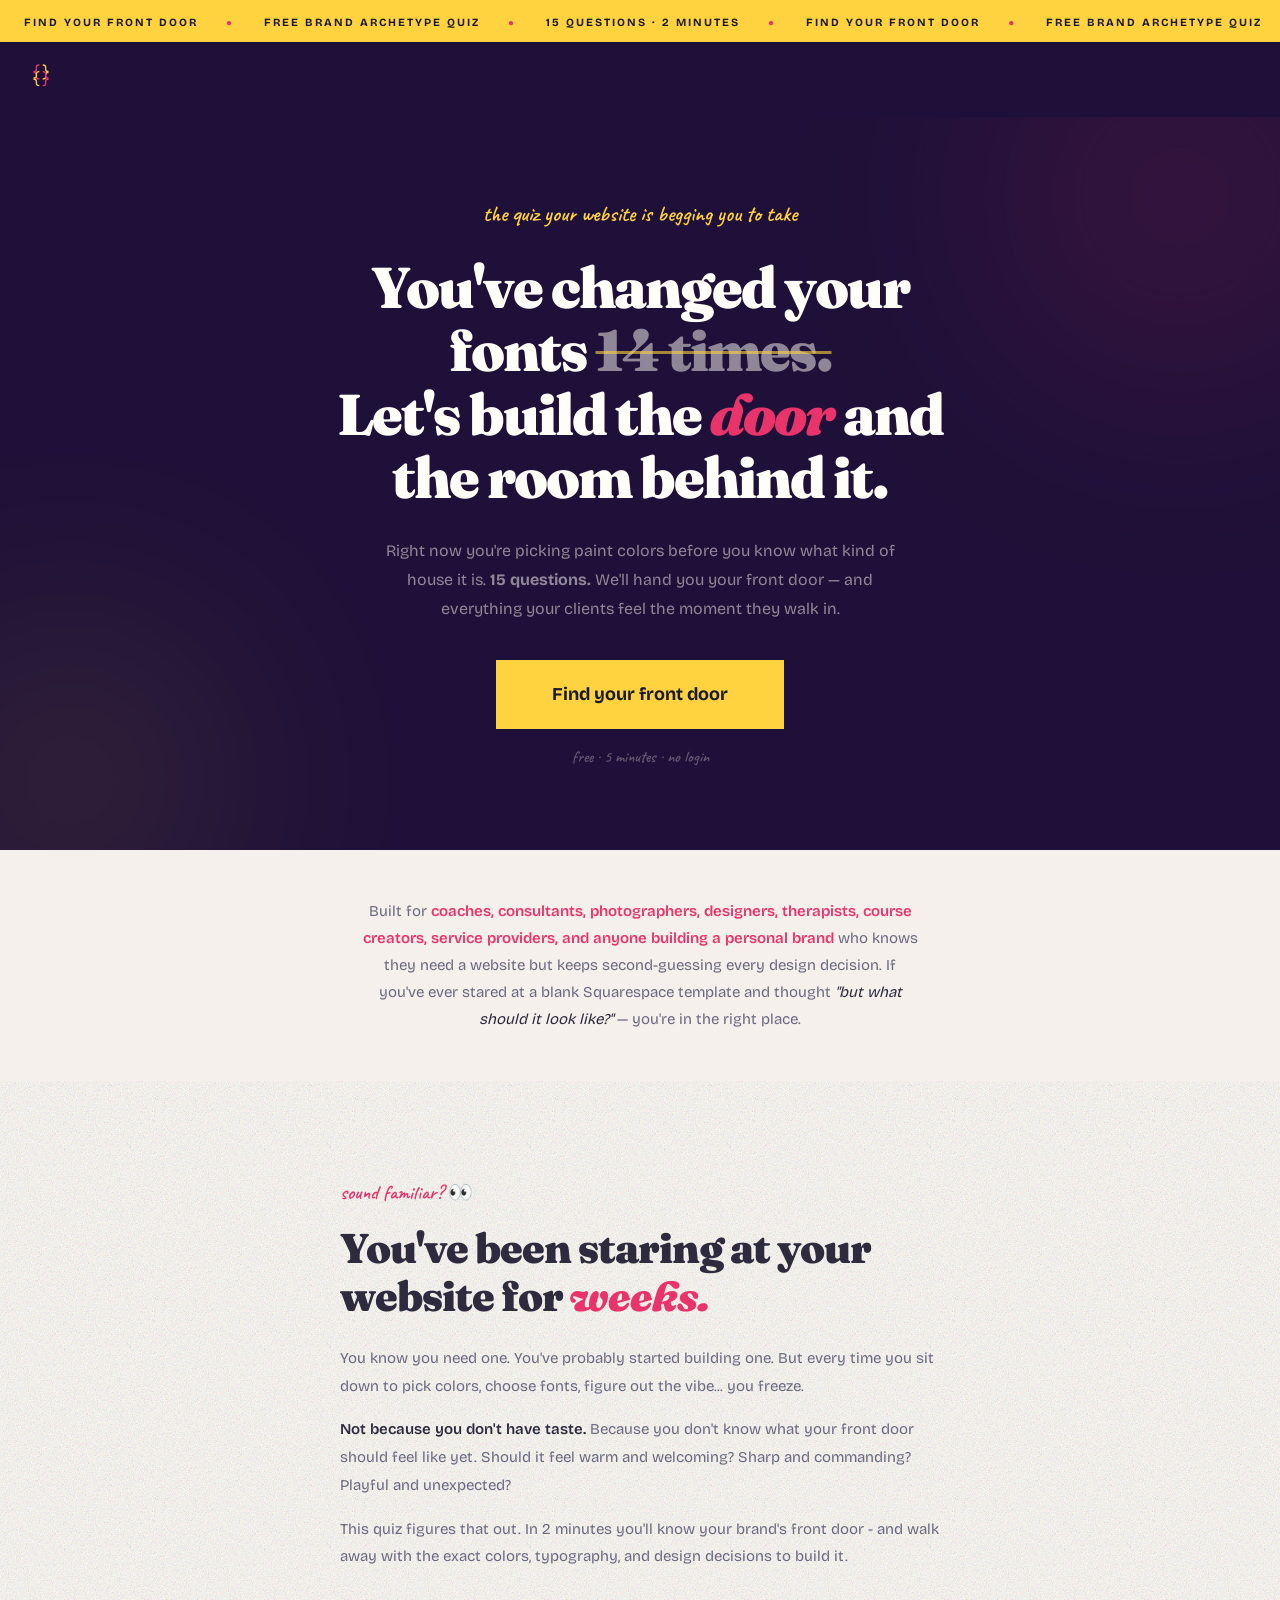
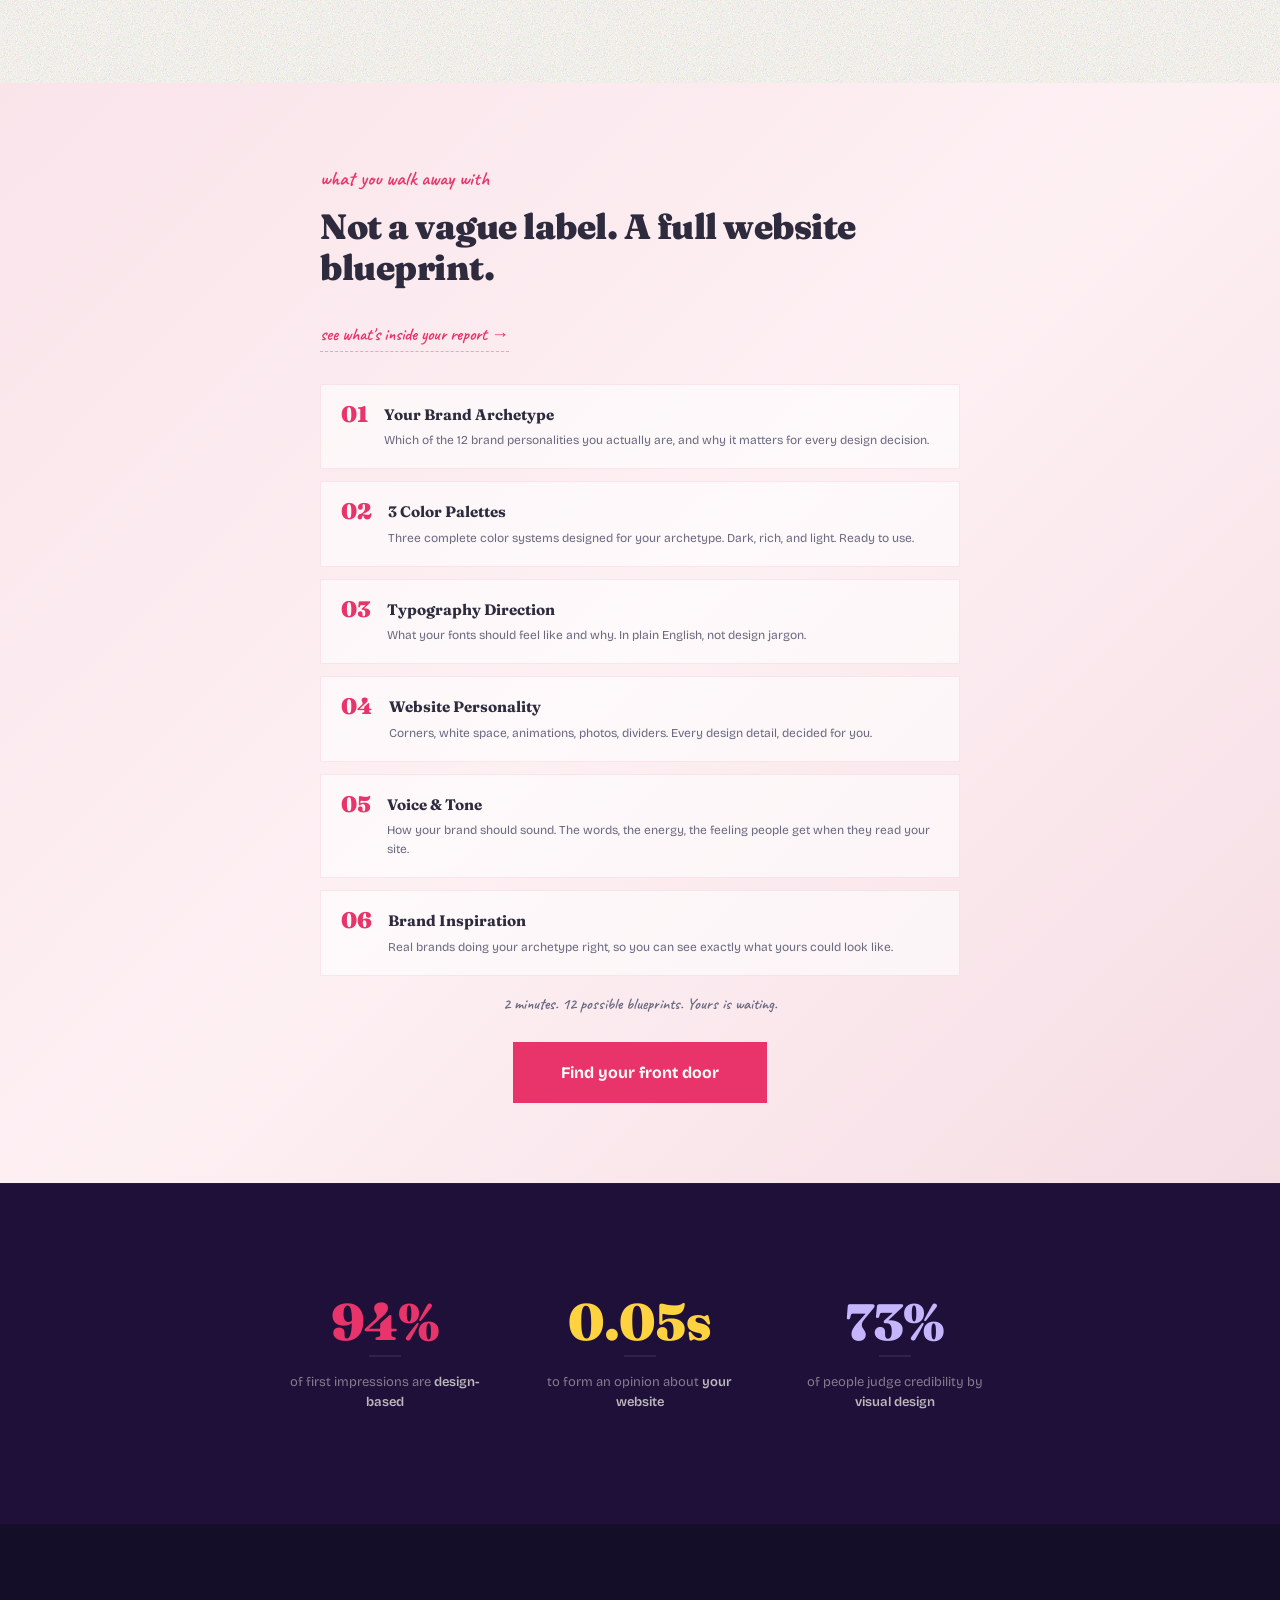
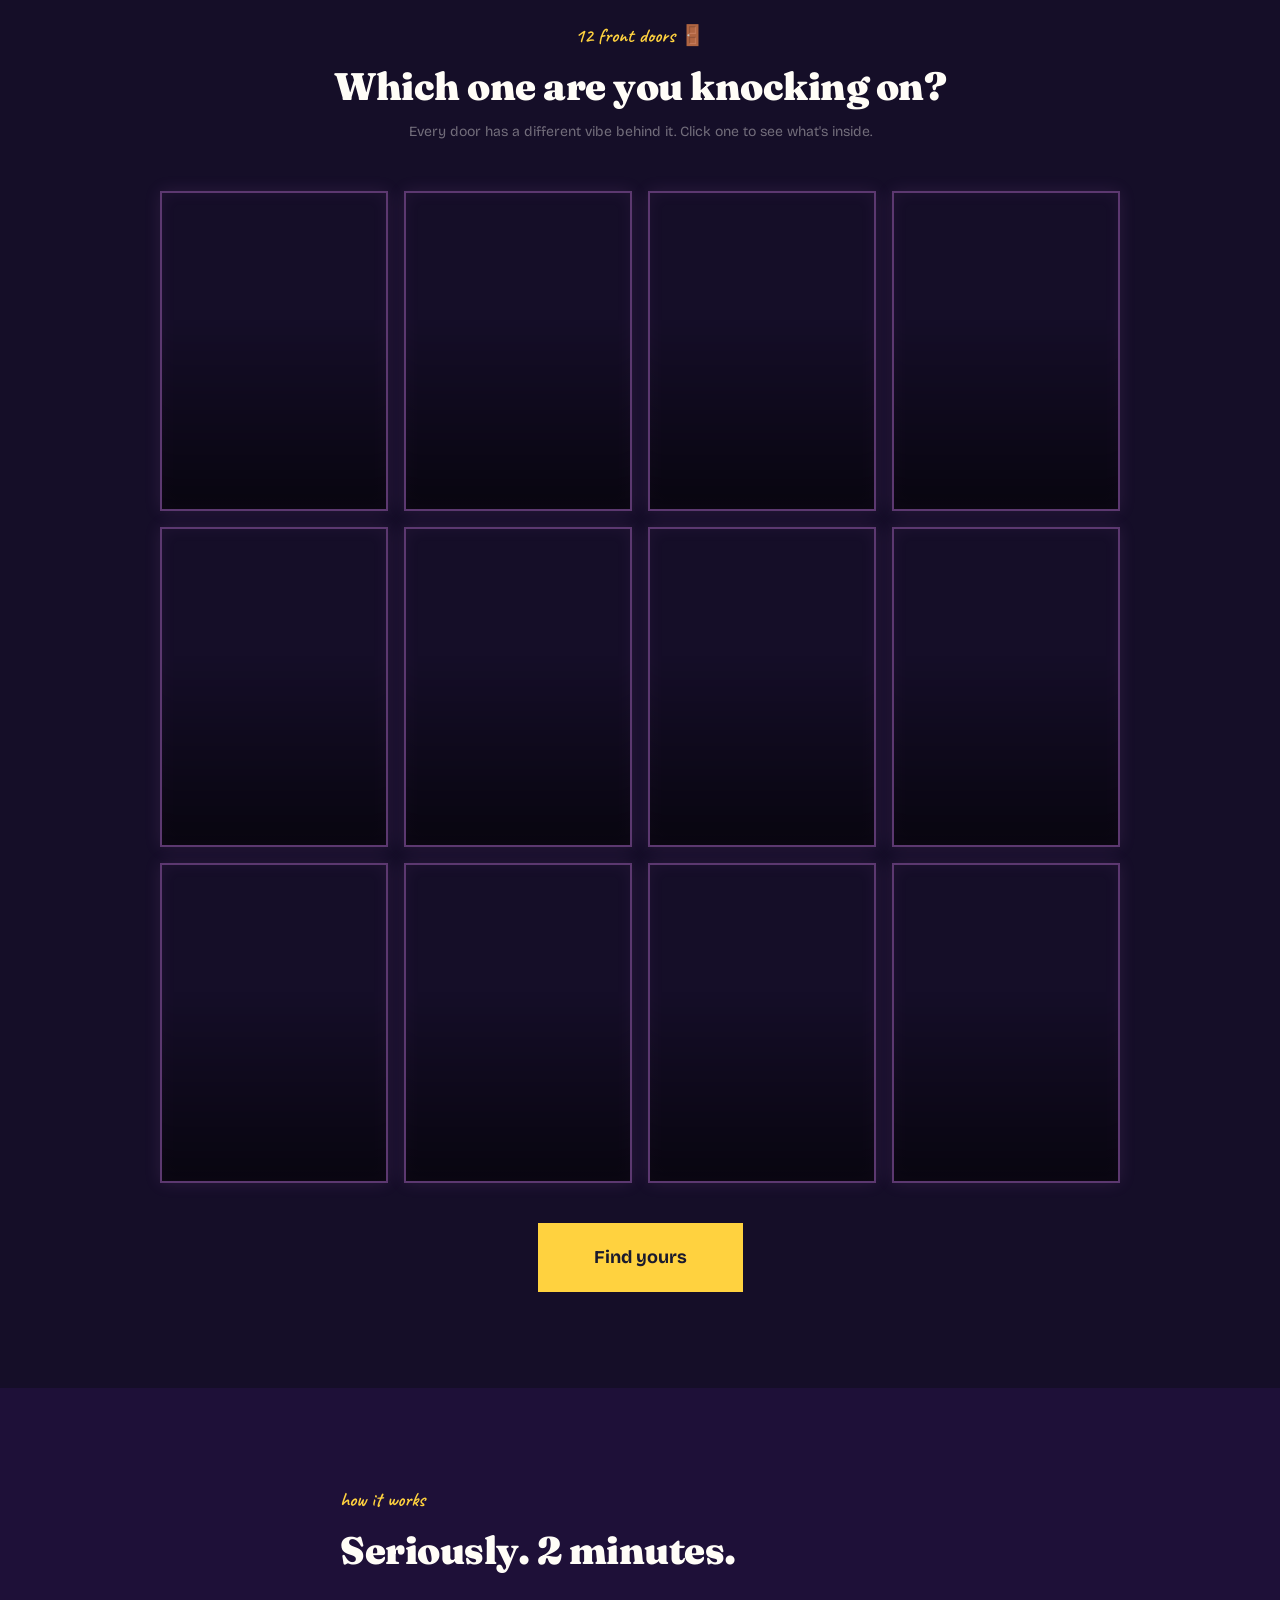
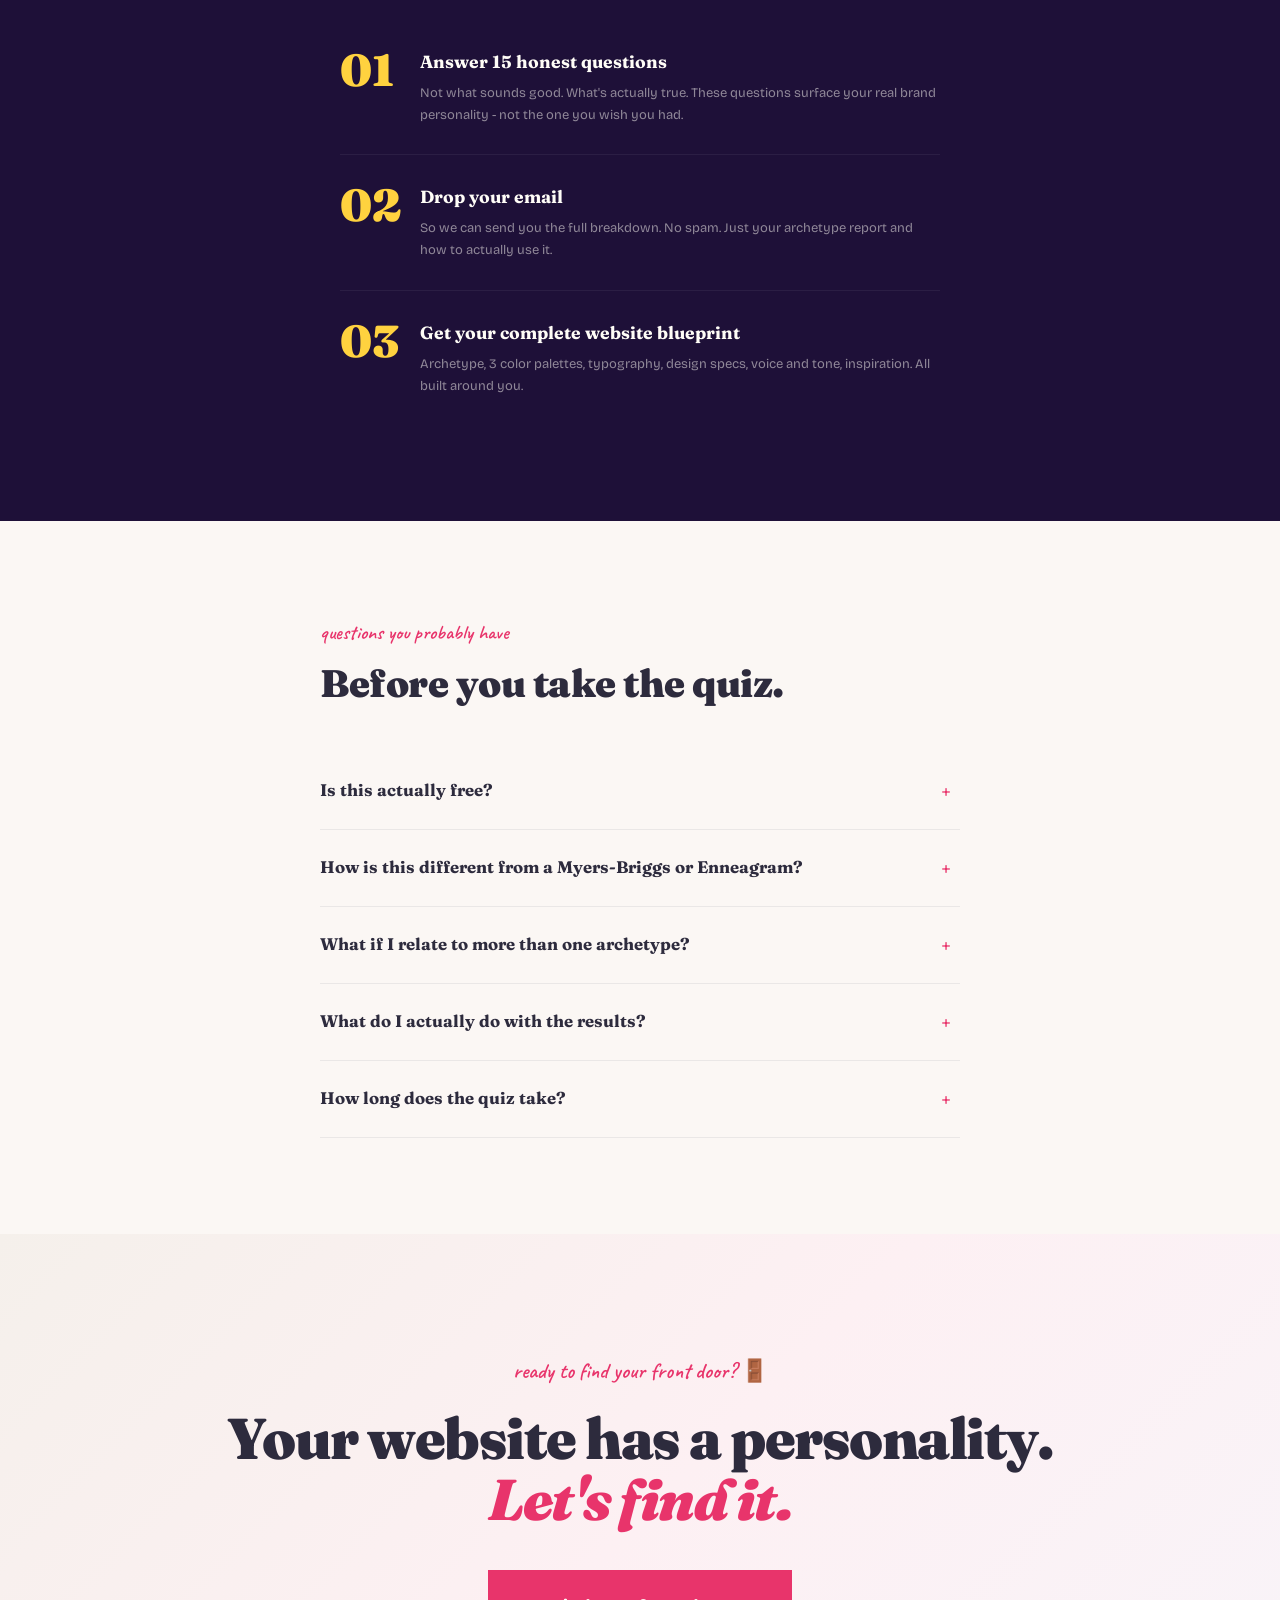
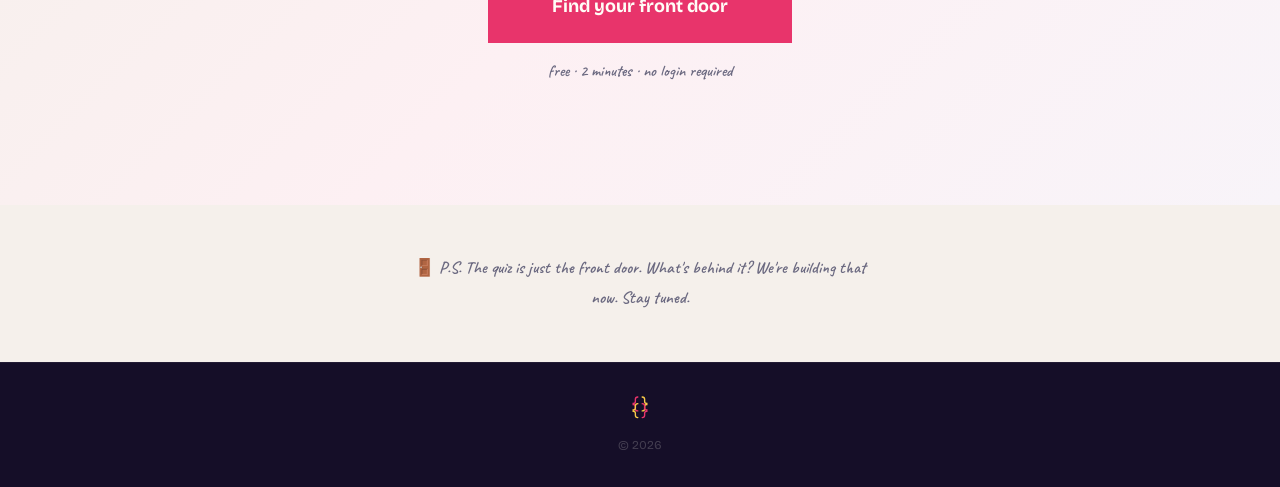
==== commit 08b32955: "Move wireframe mockup into click-to-open modal, fix hero text flow, thicken card borders - Mockup is" ====
--- a/index.html
+++ b/index.html
@@ -124,10 +124,8 @@
       padding: 80px 32px; position: relative;
     }
     .what-inner {
-      max-width: 1080px; margin: 0 auto;
-      display: grid; grid-template-columns: 1fr 1fr; gap: 48px; align-items: start;
-    }
-    .what-text { }
+      max-width: 640px; margin: 0 auto;
+    }
     .what-eyebrow { font-family: var(--font-hand); font-size: 20px; font-weight: 600; color: #E8346B; margin-bottom: 12px; }
     .what-headline {
       font-family: var(--font-serif); font-weight: 900; font-size: clamp(1.6rem, 4vw, 2.2rem);
@@ -145,9 +143,39 @@
     .what-card-content { flex: 1; }
     .what-title { font-family: var(--font-serif); font-weight: 700; font-size: 0.95rem; color: #2D2B3D; margin-bottom: 4px; }
     .what-desc { font-size: 12px; color: #6B6980; line-height: 1.6; }
+    .what-peek-link {
+      display: inline-block; font-family: var(--font-hand); font-size: 18px; font-weight: 600;
+      color: #E8346B; cursor: pointer; margin-bottom: 32px;
+      border-bottom: 1.5px dashed rgba(232,52,107,0.4); padding-bottom: 2px;
+      transition: all 0.2s ease;
+    }
+    .what-peek-link:hover { color: #c42a5a; border-bottom-color: #c42a5a; }
     .what-footer {
-      grid-column: 1 / -1; text-align: center; padding-top: 16px;
-    }
+      text-align: center; padding-top: 16px;
+    }
+    /* Modal */
+    .mockup-overlay {
+      display: none; position: fixed; inset: 0; z-index: 9999;
+      background: rgba(30,16,56,0.75); backdrop-filter: blur(6px);
+      -webkit-backdrop-filter: blur(6px);
+      align-items: center; justify-content: center; padding: 32px;
+    }
+    .mockup-overlay.open { display: flex; }
+    .mockup-modal {
+      position: relative; max-width: 780px; width: 100%; max-height: 90vh;
+      overflow-y: auto; border-radius: 12px; box-shadow: 0 32px 80px rgba(0,0,0,0.4);
+    }
+    .mockup-modal-close {
+      position: sticky; top: 0; z-index: 2; text-align: right;
+      padding: 12px 16px 0;
+      background: #1c1917;
+    }
+    .mockup-modal-close button {
+      background: rgba(255,255,255,0.1); border: none; color: #FFFDF7;
+      width: 36px; height: 36px; border-radius: 50%; font-size: 18px;
+      cursor: pointer; transition: background 0.2s;
+    }
+    .mockup-modal-close button:hover { background: rgba(255,255,255,0.2); }
 
     /* Archetypes preview (unused - merged into preview section) */
 
@@ -254,13 +282,13 @@
     .door-card.flipped .door-card-inner { transform: rotateY(180deg); }
     .door-card-front, .door-card-back {
       position: absolute; inset: 0; backface-visibility: hidden;
-      border: 1px solid rgba(200,120,220,0.3); overflow: hidden;
-      box-shadow: 0 0 12px rgba(200,120,220,0.08), inset 0 0 12px rgba(200,120,220,0.04);
+      border: 2px solid rgba(200,120,220,0.4); overflow: hidden;
+      box-shadow: 0 0 16px rgba(200,120,220,0.12), inset 0 0 16px rgba(200,120,220,0.06);
     }
     .door-card:hover .door-card-front,
     .door-card:hover .door-card-back {
-      border-color: rgba(232,52,107,0.45);
-      box-shadow: 0 0 20px rgba(232,52,107,0.15), 0 0 40px rgba(160,80,200,0.08);
+      border-color: rgba(232,52,107,0.6);
+      box-shadow: 0 0 24px rgba(232,52,107,0.2), 0 0 48px rgba(160,80,200,0.12);
     }
     /* Front — door image */
     .door-card-front {
@@ -446,8 +474,7 @@
     }
 
     @media (max-width: 600px) {
-      .what-inner { grid-template-columns: 1fr; }
-      .what-footer { grid-column: 1; }
+      .mockup-modal { max-width: 100%; }
       .hero { padding: 48px 24px 0; }
       .hero-text { padding-bottom: 40px; }
       .how-step { gap: 16px; }
@@ -495,7 +522,7 @@
     <div class="hero-split">
       <div class="hero-text">
         <span class="hero-eyebrow">the quiz your website is begging you to take</span>
-        <h1 class="hero-headline">You've changed your fonts<br><span class="strike">14 times.</span><br>Let's build the <em>door</em><br>and the room behind it.</h1>
+        <h1 class="hero-headline">You've changed your fonts <span class="strike">14 times.</span><br>Let's build the <em>door</em> and the room behind it.</h1>
         <p class="hero-sub">Right now you're picking paint colors before you know what kind of house it is. <strong>15 questions.</strong> We'll hand you your front door — and everything your clients feel the moment they walk in.</p>
         <a href="quiz.html" class="hero-cta">Find your front door</a>
         <p class="hero-note">free · 5 minutes · no login</p>
@@ -525,6 +552,7 @@
       <div class="what-text">
         <p class="what-eyebrow">what you walk away with</p>
         <h2 class="what-headline">Not a vague label. A full website blueprint.</h2>
+        <span class="what-peek-link" onclick="document.getElementById('mockupOverlay').classList.add('open')">see what's inside your report →</span>
         <div class="what-grid">
           <div class="what-card">
             <div class="what-num">01</div>
@@ -569,139 +597,6 @@
             </div>
           </div>
         </div>
-      </div>
-      <div class="what-mockup">
-        <div class="report-frame">
-          <!-- ACT 01 - The Door -->
-          <div class="act-block" style="background:#1c1917;">
-            <div class="act-sidebar">
-              <div class="act-num light">Act 01</div>
-              <div class="act-name light">Your door.<br>Your hero.</div>
-              <div class="act-tag amber">This stops the scroll.</div>
-            </div>
-            <div class="act-body">
-              <div class="act-row">
-                <div class="act-row-content">
-                  <div class="act-row-title light">Your front door image</div>
-                  <div class="act-row-desc light">A photographic image of your specific door - the visual that represents your brand's first impression before a single word is read.</div>
-                  <span class="you-get amber">Your door image</span>
-                </div>
-                <div class="act-img-box"><span class="act-img-label">door<br>photo</span></div>
-              </div>
-              <div class="act-row">
-                <div class="act-row-content">
-                  <div class="act-row-title light">What your hero section needs to do</div>
-                  <div class="act-row-desc light">The visual direction, headline energy, the one detail that makes someone stop, and the CTA that gets them to knock.</div>
-                  <span class="you-get amber">Hero section direction</span>
-                  <div class="act-mini-grid">
-                    <div class="act-mini-box dark"></div>
-                    <div class="act-mini-box dark"></div>
-                    <div class="act-mini-box dark"></div>
-                    <div class="act-mini-box dark"></div>
-                  </div>
-                </div>
-              </div>
-            </div>
-          </div>
-          <!-- Divider -->
-          <div class="act-divider-label">Act 02 &nbsp;·&nbsp; They knocked. They're in. Now your brand does the rest.</div>
-          <!-- ACT 02 - The Blueprint -->
-          <div class="act-block" style="background:#FFFDF7;">
-            <div class="act-sidebar light-border">
-              <div class="act-num muted">Act 02</div>
-              <div class="act-name dark">Your full blueprint.</div>
-              <div class="act-tag pink">Everything they see inside.</div>
-            </div>
-            <div class="act-body">
-              <div class="act-row light-border">
-                <div class="act-row-content">
-                  <div class="act-row-title dark">3 color palettes</div>
-                  <div class="act-row-desc dark">Dark, rich, and light - three complete systems built around your archetype.</div>
-                  <span class="you-get pink">3 complete color systems</span>
-                  <div class="act-palette-strip">
-                    <div class="pal" style="background:#1c1917;"></div>
-                    <div class="pal" style="background:#92400e;"></div>
-                    <div class="pal" style="background:#f59e0b;"></div>
-                    <div class="pal" style="background:#fef3c7;"></div>
-                    <div class="pal" style="background:#fffbeb;"></div>
-                  </div>
-                </div>
-              </div>
-              <div class="act-row light-border">
-                <div class="act-row-content">
-                  <div class="act-row-title dark">Typography direction</div>
-                  <div class="act-row-desc dark">What your fonts should feel like and why - in plain English, not design jargon.</div>
-                  <span class="you-get pink">Headline + body direction</span>
-                  <div class="act-wire-lines">
-                    <div class="act-wire-line dark-line w100" style="height:10px;"></div>
-                    <div class="act-wire-line dark-line w75"></div>
-                    <div class="act-wire-line dark-line w55"></div>
-                  </div>
-                </div>
-              </div>
-              <div class="act-row light-border">
-                <div class="act-row-content">
-                  <div class="act-row-title dark">Voice and tone</div>
-                  <div class="act-row-desc dark">How your brand sounds. Real do this / not this examples so it's never a guess.</div>
-                  <span class="you-get pink">Do this / not this examples</span>
-                  <div class="act-do-dont">
-                    <div class="act-do-box"></div>
-                    <div class="act-dont-box"></div>
-                  </div>
-                </div>
-              </div>
-              <div class="act-row light-border">
-                <div class="act-row-content">
-                  <div class="act-row-title dark">Website design specs</div>
-                  <div class="act-row-desc dark">Corners, white space, animation, section flow, photography. Every visual decision made for you.</div>
-                  <span class="you-get pink">Full visual direction</span>
-                  <div class="act-mini-grid">
-                    <div class="act-mini-box light"></div>
-                    <div class="act-mini-box light"></div>
-                    <div class="act-mini-box light"></div>
-                    <div class="act-mini-box light"></div>
-                  </div>
-                </div>
-              </div>
-              <div class="act-row">
-                <div class="act-row-content">
-                  <div class="act-row-title dark">Brands doing it right</div>
-                  <div class="act-row-desc dark">4 real brands living your archetype so you can see exactly what yours could look like.</div>
-                  <span class="you-get pink">4 real brand examples</span>
-                  <div class="act-inspo-strip">
-                    <div class="act-inspo-box"></div>
-                    <div class="act-inspo-box"></div>
-                    <div class="act-inspo-box"></div>
-                    <div class="act-inspo-box"></div>
-                  </div>
-                </div>
-              </div>
-            </div>
-          </div>
-          <!-- ACT 03 - Brand Prompt -->
-          <div class="act-block" style="background:#f59e0b;">
-            <div class="act-sidebar" style="border-right:1px solid rgba(28,25,23,0.08);">
-              <div class="act-num" style="color:rgba(28,25,23,0.3);">Act 03</div>
-              <div class="act-name" style="color:#1c1917;">Take this<br>with you.</div>
-              <div class="act-tag" style="color:rgba(28,25,23,0.5);">Lives outside the quiz.</div>
-            </div>
-            <div class="act-body">
-              <div class="act-row" style="border-bottom:none;">
-                <div class="act-row-content">
-                  <div class="act-row-title" style="color:#1c1917;">Your brand prompt</div>
-                  <div class="act-row-desc" style="color:rgba(28,25,23,0.5);">One paragraph. Paste before any AI prompt and every output becomes instantly on-brand. Your creative brief for everything.</div>
-                  <span class="you-get" style="background:rgba(28,25,23,0.1);color:#78350f;">Copy-ready AI context block</span>
-                  <div class="act-prompt-block">
-                    <div class="act-prompt-line w100"></div>
-                    <div class="act-prompt-line w75"></div>
-                    <div class="act-prompt-line w55"></div>
-                  </div>
-                </div>
-              </div>
-            </div>
-          </div>
-        </div>
-        <p class="mockup-label">every archetype gets a different one</p>
       </div>
       <div class="what-footer">
         <p class="what-note">2 minutes. 12 possible blueprints. Yours is waiting.</p>
@@ -911,5 +806,143 @@
   });
 })();
 </script>
+
+<!-- Report Wireframe Modal -->
+<div class="mockup-overlay" id="mockupOverlay" onclick="if(event.target===this)this.classList.remove('open')">
+  <div class="mockup-modal">
+    <div class="mockup-modal-close"><button onclick="document.getElementById('mockupOverlay').classList.remove('open')">&times;</button></div>
+    <div class="report-frame">
+      <!-- ACT 01 -->
+      <div class="act-block" style="background:#1c1917;">
+        <div class="act-sidebar">
+          <div class="act-num light">Act 01</div>
+          <div class="act-name light">Your door.<br>Your hero.</div>
+          <div class="act-tag amber">This stops the scroll.</div>
+        </div>
+        <div class="act-body">
+          <div class="act-row">
+            <div class="act-row-content">
+              <div class="act-row-title light">Your front door image</div>
+              <div class="act-row-desc light">A photographic image of your specific door - the visual that represents your brand's first impression before a single word is read.</div>
+              <span class="you-get amber">Your door image</span>
+            </div>
+            <div class="act-img-box"><span class="act-img-label">door<br>photo</span></div>
+          </div>
+          <div class="act-row">
+            <div class="act-row-content">
+              <div class="act-row-title light">What your hero section needs to do</div>
+              <div class="act-row-desc light">The visual direction, headline energy, the one detail that makes someone stop, and the CTA that gets them to knock.</div>
+              <span class="you-get amber">Hero section direction</span>
+              <div class="act-mini-grid">
+                <div class="act-mini-box dark"></div>
+                <div class="act-mini-box dark"></div>
+                <div class="act-mini-box dark"></div>
+                <div class="act-mini-box dark"></div>
+              </div>
+            </div>
+          </div>
+        </div>
+      </div>
+      <!-- Divider -->
+      <div class="act-divider-label">Act 02 &nbsp;·&nbsp; They knocked. They're in. Now your brand does the rest.</div>
+      <!-- ACT 02 -->
+      <div class="act-block" style="background:#FFFDF7;">
+        <div class="act-sidebar light-border">
+          <div class="act-num muted">Act 02</div>
+          <div class="act-name dark">Your full blueprint.</div>
+          <div class="act-tag pink">Everything they see inside.</div>
+        </div>
+        <div class="act-body">
+          <div class="act-row light-border">
+            <div class="act-row-content">
+              <div class="act-row-title dark">3 color palettes</div>
+              <div class="act-row-desc dark">Dark, rich, and light - three complete systems built around your archetype.</div>
+              <span class="you-get pink">3 complete color systems</span>
+              <div class="act-palette-strip">
+                <div class="pal" style="background:#1c1917;"></div>
+                <div class="pal" style="background:#92400e;"></div>
+                <div class="pal" style="background:#f59e0b;"></div>
+                <div class="pal" style="background:#fef3c7;"></div>
+                <div class="pal" style="background:#fffbeb;"></div>
+              </div>
+            </div>
+          </div>
+          <div class="act-row light-border">
+            <div class="act-row-content">
+              <div class="act-row-title dark">Typography direction</div>
+              <div class="act-row-desc dark">What your fonts should feel like and why - in plain English, not design jargon.</div>
+              <span class="you-get pink">Headline + body direction</span>
+              <div class="act-wire-lines">
+                <div class="act-wire-line dark-line w100" style="height:10px;"></div>
+                <div class="act-wire-line dark-line w75"></div>
+                <div class="act-wire-line dark-line w55"></div>
+              </div>
+            </div>
+          </div>
+          <div class="act-row light-border">
+            <div class="act-row-content">
+              <div class="act-row-title dark">Voice and tone</div>
+              <div class="act-row-desc dark">How your brand sounds. Real do this / not this examples so it's never a guess.</div>
+              <span class="you-get pink">Do this / not this examples</span>
+              <div class="act-do-dont">
+                <div class="act-do-box"></div>
+                <div class="act-dont-box"></div>
+              </div>
+            </div>
+          </div>
+          <div class="act-row light-border">
+            <div class="act-row-content">
+              <div class="act-row-title dark">Website design specs</div>
+              <div class="act-row-desc dark">Corners, white space, animation, section flow, photography. Every visual decision made for you.</div>
+              <span class="you-get pink">Full visual direction</span>
+              <div class="act-mini-grid">
+                <div class="act-mini-box light"></div>
+                <div class="act-mini-box light"></div>
+                <div class="act-mini-box light"></div>
+                <div class="act-mini-box light"></div>
+              </div>
+            </div>
+          </div>
+          <div class="act-row">
+            <div class="act-row-content">
+              <div class="act-row-title dark">Brands doing it right</div>
+              <div class="act-row-desc dark">4 real brands living your archetype so you can see exactly what yours could look like.</div>
+              <span class="you-get pink">4 real brand examples</span>
+              <div class="act-inspo-strip">
+                <div class="act-inspo-box"></div>
+                <div class="act-inspo-box"></div>
+                <div class="act-inspo-box"></div>
+                <div class="act-inspo-box"></div>
+              </div>
+            </div>
+          </div>
+        </div>
+      </div>
+      <!-- ACT 03 -->
+      <div class="act-block" style="background:#f59e0b;">
+        <div class="act-sidebar" style="border-right:1px solid rgba(28,25,23,0.08);">
+          <div class="act-num" style="color:rgba(28,25,23,0.3);">Act 03</div>
+          <div class="act-name" style="color:#1c1917;">Take this<br>with you.</div>
+          <div class="act-tag" style="color:rgba(28,25,23,0.5);">Lives outside the quiz.</div>
+        </div>
+        <div class="act-body">
+          <div class="act-row" style="border-bottom:none;">
+            <div class="act-row-content">
+              <div class="act-row-title" style="color:#1c1917;">Your brand prompt</div>
+              <div class="act-row-desc" style="color:rgba(28,25,23,0.5);">One paragraph. Paste before any AI prompt and every output becomes instantly on-brand. Your creative brief for everything.</div>
+              <span class="you-get" style="background:rgba(28,25,23,0.1);color:#78350f;">Copy-ready AI context block</span>
+              <div class="act-prompt-block">
+                <div class="act-prompt-line w100"></div>
+                <div class="act-prompt-line w75"></div>
+                <div class="act-prompt-line w55"></div>
+              </div>
+            </div>
+          </div>
+        </div>
+      </div>
+    </div>
+    <p style="font-family:var(--font-hand);font-size:15px;font-weight:600;color:rgba(255,253,247,0.5);text-align:center;padding:20px 0;">every archetype gets a different one</p>
+  </div>
+</div>
 </body>
 </html>
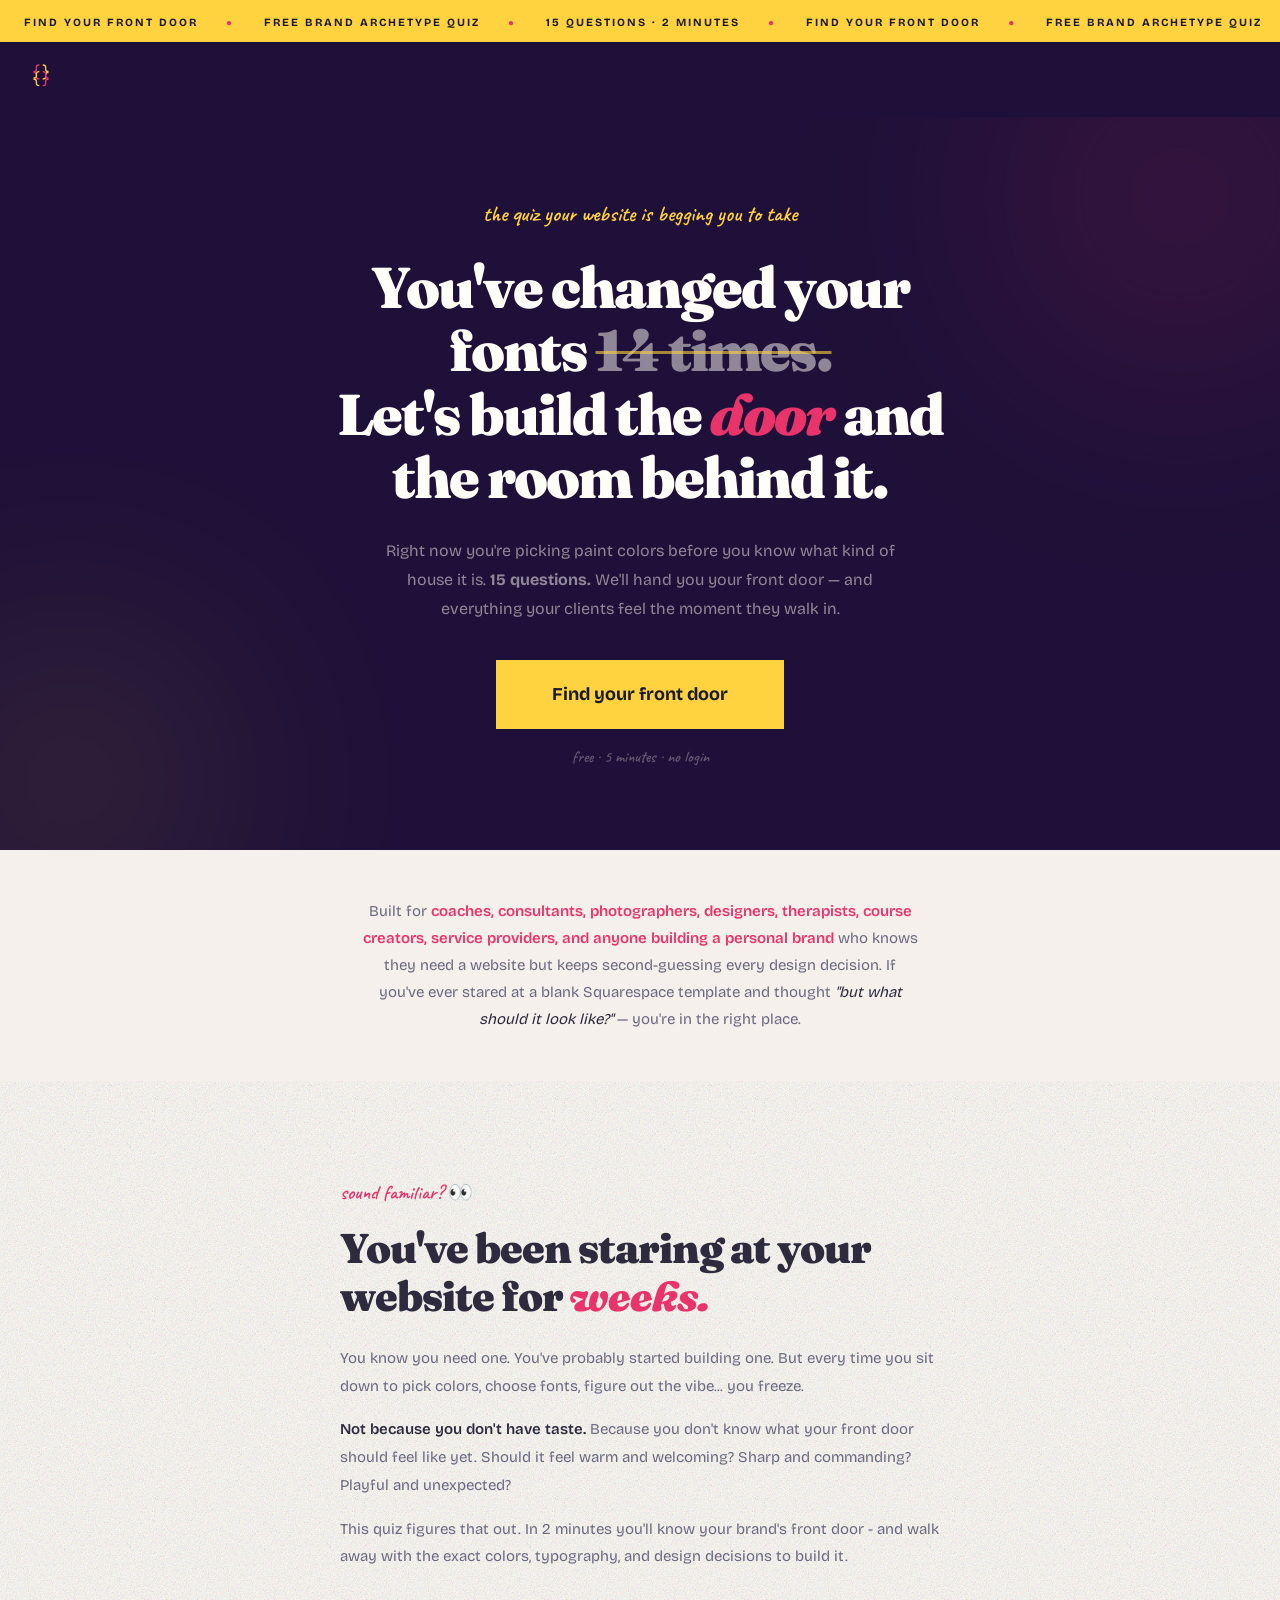
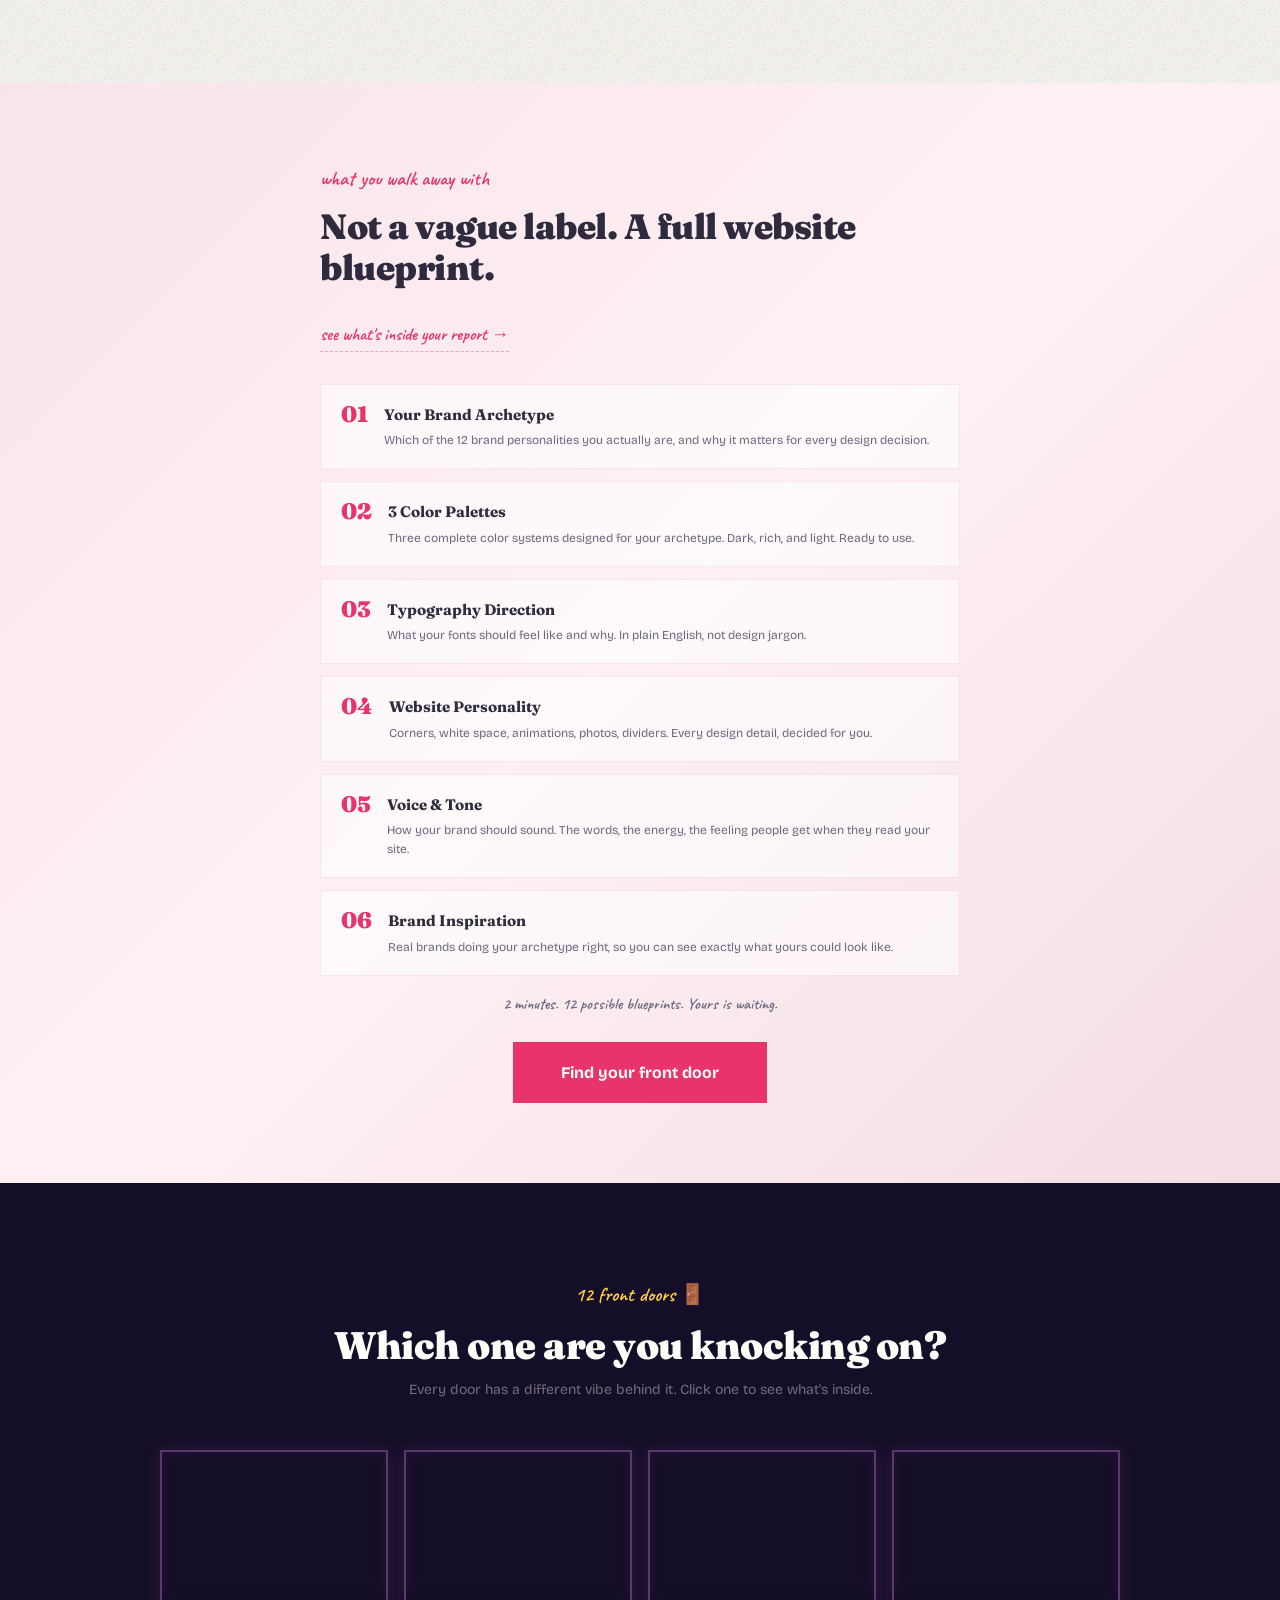
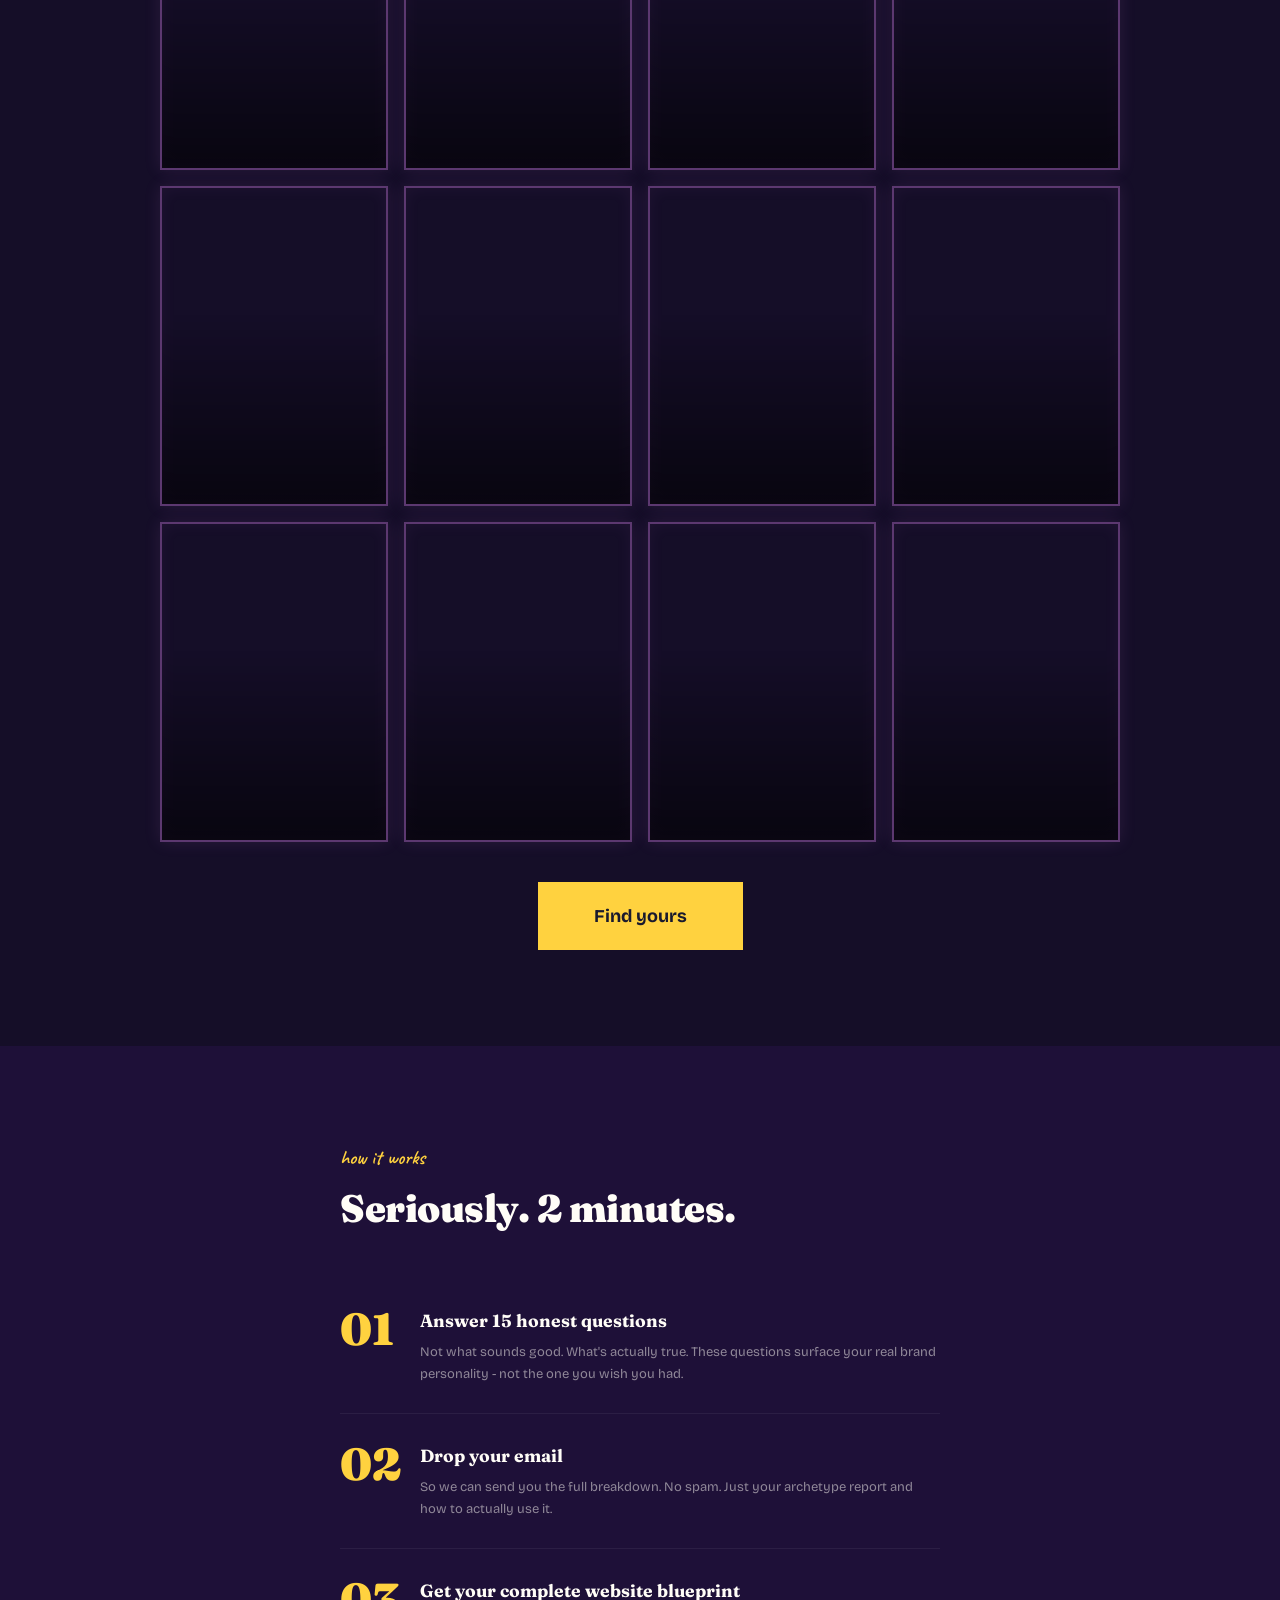
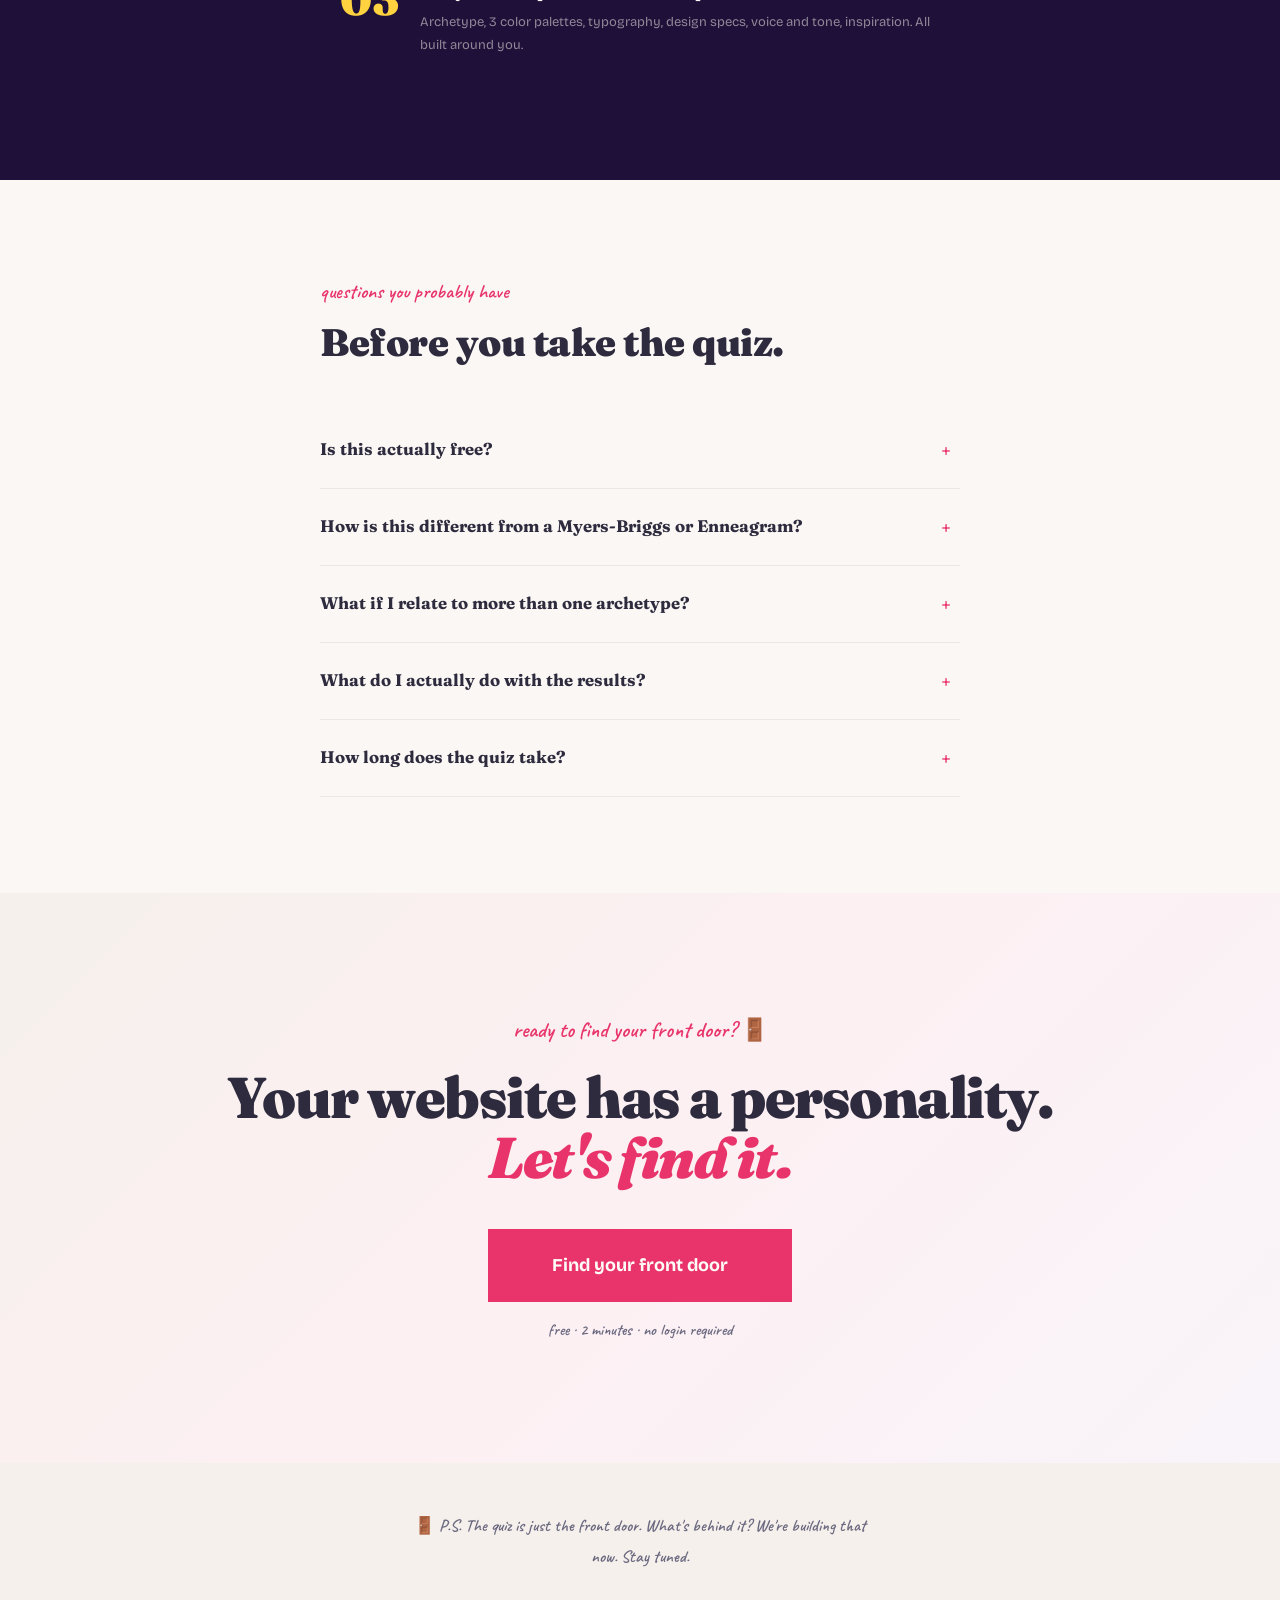
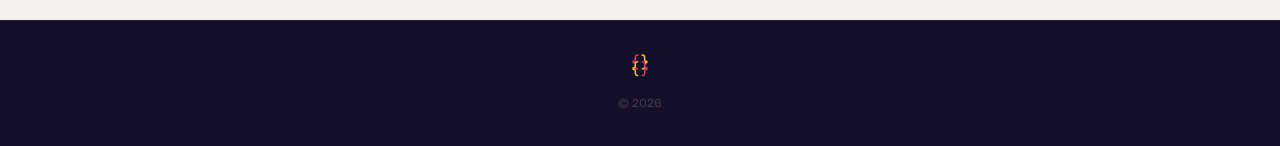
==== commit 78fe2f3c: "Remove stats/percentage section (94%, 0.05s, 73%) https://claude.ai/code/session_011RAx968Q8qA16jGLt" ====
--- a/index.html
+++ b/index.html
@@ -234,28 +234,6 @@
     .footer-logo span { color: #E8346B; }
     .footer-text { font-size: 12px; color: rgba(255,253,247,0.2); }
 
-    /* Stats Section */
-    .stats-section {
-      background: #1E1038; padding: 80px 32px; position: relative; overflow: hidden;
-      border-top: 1px solid rgba(255,253,247,0.04);
-    }
-    .stats-inner { max-width: 740px; margin: 0 auto; }
-    .stats-grid { display: grid; grid-template-columns: repeat(3, 1fr); gap: 24px; text-align: center; }
-    .stat-card {
-      padding: 32px 20px; position: relative;
-    }
-    .stat-number {
-      font-family: var(--font-serif); font-weight: 900; font-size: clamp(2.4rem, 6vw, 3.2rem);
-      line-height: 1; margin-bottom: 8px; letter-spacing: -1px;
-    }
-    .stat-label {
-      font-size: 13px; color: rgba(255,253,247,0.45); line-height: 1.5;
-    }
-    .stat-label strong { color: rgba(255,253,247,0.7); font-weight: 600; }
-    .stat-divider {
-      width: 32px; height: 2px; background: rgba(255,253,247,0.08); margin: 0 auto 16px;
-    }
-
     /* Preview Gallery — door cards with click-to-reveal */
     .preview-section {
       background: #150e28; padding: 96px 32px; position: relative; overflow: hidden;
@@ -325,30 +303,22 @@
       justify-content: center; align-items: center; padding: 16px;
     }
     .door-card-back-name {
-      font-family: var(--font-serif); font-weight: 900; font-size: 1.05rem;
-      color: #fff; line-height: 1.15; letter-spacing: -0.3px; margin-bottom: 2px;
+      font-family: var(--font-serif); font-weight: 900; font-size: 1.3rem;
+      color: #fff; line-height: 1.15; letter-spacing: -0.3px; margin-bottom: 4px;
     }
     .door-card-back-sub {
-      font-size: 10px; opacity: 0.6; font-family: var(--font-sans); margin-bottom: 6px;
+      font-size: 13px; opacity: 0.6; font-family: var(--font-sans); margin-bottom: 8px;
     }
     .door-card-back-tagline {
-      font-size: 10px; color: rgba(255,255,255,0.45); font-family: var(--font-sans);
+      font-size: 13px; color: rgba(255,255,255,0.45); font-family: var(--font-sans);
     }
     .door-card-back-body { padding: 10px; }
     .door-card-back-palette {
-      display: flex; height: 18px; margin-bottom: 8px;
+      display: flex; height: 22px; margin-bottom: 8px; border-radius: 4px; overflow: hidden;
     }
     .door-card-back-swatch { flex: 1; }
-    .door-card-back-swatch:first-child { border-radius: 3px 0 0 3px; }
-    .door-card-back-swatch:last-child { border-radius: 0 3px 3px 0; }
-    .door-card-back-feats {
-      display: flex; flex-wrap: wrap; gap: 4px; justify-content: center;
-    }
-    .door-card-back-feat {
-      font-size: 7px; letter-spacing: 0.8px; text-transform: uppercase;
-      padding: 3px 6px; background: rgba(255,255,255,0.06);
-      color: rgba(255,253,247,0.4); font-family: var(--font-sans); font-weight: 600;
-    }
+    .door-card-back-swatch:first-child { border-radius: 4px 0 0 4px; }
+    .door-card-back-swatch:last-child { border-radius: 0 4px 4px 0; }
 
     /* FAQ Section */
     .faq-section {
@@ -605,29 +575,6 @@
     </div>
   </section>
 
-  <!-- Stats -->
-  <section class="stats-section">
-    <div class="stats-inner">
-      <div class="stats-grid">
-        <div class="stat-card">
-          <div class="stat-number" style="color:#E8346B;">94%</div>
-          <div class="stat-divider"></div>
-          <div class="stat-label">of first impressions are <strong>design-based</strong></div>
-        </div>
-        <div class="stat-card">
-          <div class="stat-number" style="color:#FFD23F;">0.05s</div>
-          <div class="stat-divider"></div>
-          <div class="stat-label">to form an opinion about <strong>your website</strong></div>
-        </div>
-        <div class="stat-card">
-          <div class="stat-number" style="color:#C4B5FD;">73%</div>
-          <div class="stat-divider"></div>
-          <div class="stat-label">of people judge credibility by <strong>visual design</strong></div>
-        </div>
-      </div>
-    </div>
-  </section>
-
   <!-- Archetypes Preview — Door Cards -->
   <section class="preview-section">
     <div class="preview-inner">
@@ -730,17 +677,17 @@
   // Door image base URL — update these as you get real door photos
   var doorBase = 'http://priscillazaehringer.com/wp-content/uploads/2026/03/';
   var archetypes = [
-    { name: 'The Lab', sub: '(The Magician)', slug: 'magician', tagline: 'Transformation & mystery', bg: '#1a0a2e', accent: '#7c3aed', colors: ['#1a0a2e','#7c3aed','#c084fc','#fbbf24','#fef3c7'], door: 'http://priscillazaehringer.com/wp-content/uploads/2026/03/angelica-teran-Q7hqhXrims-unsplash-scaled.jpg' },
+    { name: 'The Lab', sub: '(The Magician)', slug: 'magician', tagline: 'Transformation & mystery', bg: '#1a0a2e', accent: '#7c3aed', colors: ['#1a0a2e','#7c3aed','#c084fc','#fbbf24','#fef3c7'], door: 'http://priscillazaehringer.com/wp-content/uploads/2026/03/tanya-barrow-94uJfF3BC7o-unsplash-scaled.jpg' },
     { name: 'The Spa', sub: '(The Caregiver)', slug: 'caregiver', tagline: 'Safety & nurturing', bg: '#1c0614', accent: '#f9a8d4', colors: ['#9d174d','#f472b6','#f9a8d4','#fdf2f8','#fce7f3'], door: 'http://priscillazaehringer.com/wp-content/uploads/2026/03/leeann-cline-GEmrQEsSGWU-unsplash-scaled.jpg' },
     { name: 'The Coffee Shop', sub: '(The Rebel)', slug: 'rebel', tagline: 'Disruption & provocation', bg: '#1a0a0a', accent: '#dc2626', colors: ['#7f1d1d','#dc2626','#f97316','#fff7ed','#fef2f2'], door: 'http://priscillazaehringer.com/wp-content/uploads/2026/03/oleg-lukin-Kbp9e9-FKIw-unsplash-scaled.jpg' },
     { name: 'The Professor\'s Office', sub: '(The Sage)', slug: 'sage', tagline: 'Knowledge & clarity', bg: '#0f2027', accent: '#0891b2', colors: ['#155e75','#0891b2','#67e8f9','#e0f2fe','#f0f9ff'], door: doorBase + 'freepik__if-i-were-a-front-door-id-be-a-dark-walnut-door-wi__77130.png' },
-    { name: 'The War Room', sub: '(The Hero)', slug: 'hero', tagline: 'Results & resilience', bg: '#1c1917', accent: '#f59e0b', colors: ['#78350f','#b45309','#f59e0b','#fef3c7','#fffbeb'], door: 'http://priscillazaehringer.com/wp-content/uploads/2026/03/steel-doors-oCwiD2mrfnw-unsplash-scaled.jpg' },
+    { name: 'The War Room', sub: '(The Hero)', slug: 'hero', tagline: 'Results & resilience', bg: '#1c1917', accent: '#f59e0b', colors: ['#78350f','#b45309','#f59e0b','#fef3c7','#fffbeb'], door: 'http://priscillazaehringer.com/wp-content/uploads/2026/03/daniel-b-ramos-am701iSXF8U-unsplash-scaled.jpg' },
     { name: 'The Boudoir', sub: '(The Lover)', slug: 'lover', tagline: 'Beauty & connection', bg: '#1c0a14', accent: '#be185d', colors: ['#7c2d52','#be185d','#e879a8','#fdf2f8','#fef9ef'], door: 'http://priscillazaehringer.com/wp-content/uploads/2026/03/sergey-leont-ev-HCOEKP90YLw-unsplash-scaled.jpg' },
     { name: 'The Gallery', sub: '(The Creator)', slug: 'creator', tagline: 'Originality & expression', bg: '#1a0533', accent: '#f97316', colors: ['#e11d48','#f97316','#facc15','#fef9c3','#fff7ed'], door: doorBase + 'freepik__if-i-were-a-front-door-id-be-a-tall-matte-black-do__77131.png' },
     { name: 'The Farmer\'s Market', sub: '(The Explorer)', slug: 'explorer', tagline: 'Independence & discovery', bg: '#1c1207', accent: '#65a30d', colors: ['#3f6212','#65a30d','#a3e635','#f7fee7','#ecfccb'], door: 'http://priscillazaehringer.com/wp-content/uploads/2026/03/freepik__if-i-were-a-front-door-id-be-a-worn-dutch-door-the__77132.png' },
     { name: 'The Boardroom', sub: '(The Ruler)', slug: 'ruler', tagline: 'Precision & authority', bg: '#0a0a14', accent: '#64748b', colors: ['#1e293b','#475569','#94a3b8','#f1f5f9','#e2e8f0'], door: 'http://priscillazaehringer.com/wp-content/uploads/2026/03/kate-andress-f25fuuVvagg-unsplash-scaled.jpg' },
     { name: 'The Garden', sub: '(The Innocent)', slug: 'innocent', tagline: 'Simplicity & optimism', bg: '#0a1a0a', accent: '#4ade80', colors: ['#166534','#22c55e','#86efac','#f0fdf4','#dcfce7'], door: doorBase + 'freepik__if-i-were-a-front-door-id-be-a-white-painted-woode__77129.png' },
-    { name: 'The Party', sub: '(The Jester)', slug: 'jester', tagline: 'Joy & wit', bg: '#0c0a09', accent: '#fbbf24', colors: ['#a855f7','#ec4899','#fbbf24','#fef9c3','#fffbeb'], door: 'http://priscillazaehringer.com/wp-content/uploads/2026/03/karla-caloca-JlL1GumRqJ4-unsplash-scaled.jpg' },
+    { name: 'The Party', sub: '(The Jester)', slug: 'jester', tagline: 'Joy & wit', bg: '#0c0a09', accent: '#fbbf24', colors: ['#a855f7','#ec4899','#fbbf24','#fef9c3','#fffbeb'], door: 'http://priscillazaehringer.com/wp-content/uploads/2026/03/the-blowup-dcVAVVk4NJk-unsplash-scaled.jpg' },
     { name: 'The Living Room', sub: '(The Everyman)', slug: 'everyperson', tagline: 'Relatability & trust', bg: '#1a1a2e', accent: '#60a5fa', colors: ['#1e3a5f','#3b82f6','#93c5fd','#eff6ff','#dbeafe'], door: 'http://priscillazaehringer.com/wp-content/uploads/2026/03/kate-andress-lUy3dq-MtG4-unsplash-scaled.jpg' }
   ];
 
@@ -769,13 +716,6 @@
           '</div>' +
           '<div class="door-card-back-body">' +
             '<div class="door-card-back-palette">' + swatches + '</div>' +
-            '<div class="door-card-back-feats">' +
-              '<span class="door-card-back-feat">Palettes</span>' +
-              '<span class="door-card-back-feat">Typography</span>' +
-              '<span class="door-card-back-feat">Voice</span>' +
-              '<span class="door-card-back-feat">Design</span>' +
-              '<span class="door-card-back-feat">Inspo</span>' +
-            '</div>' +
           '</div>' +
         '</div>' +
       '</div>';
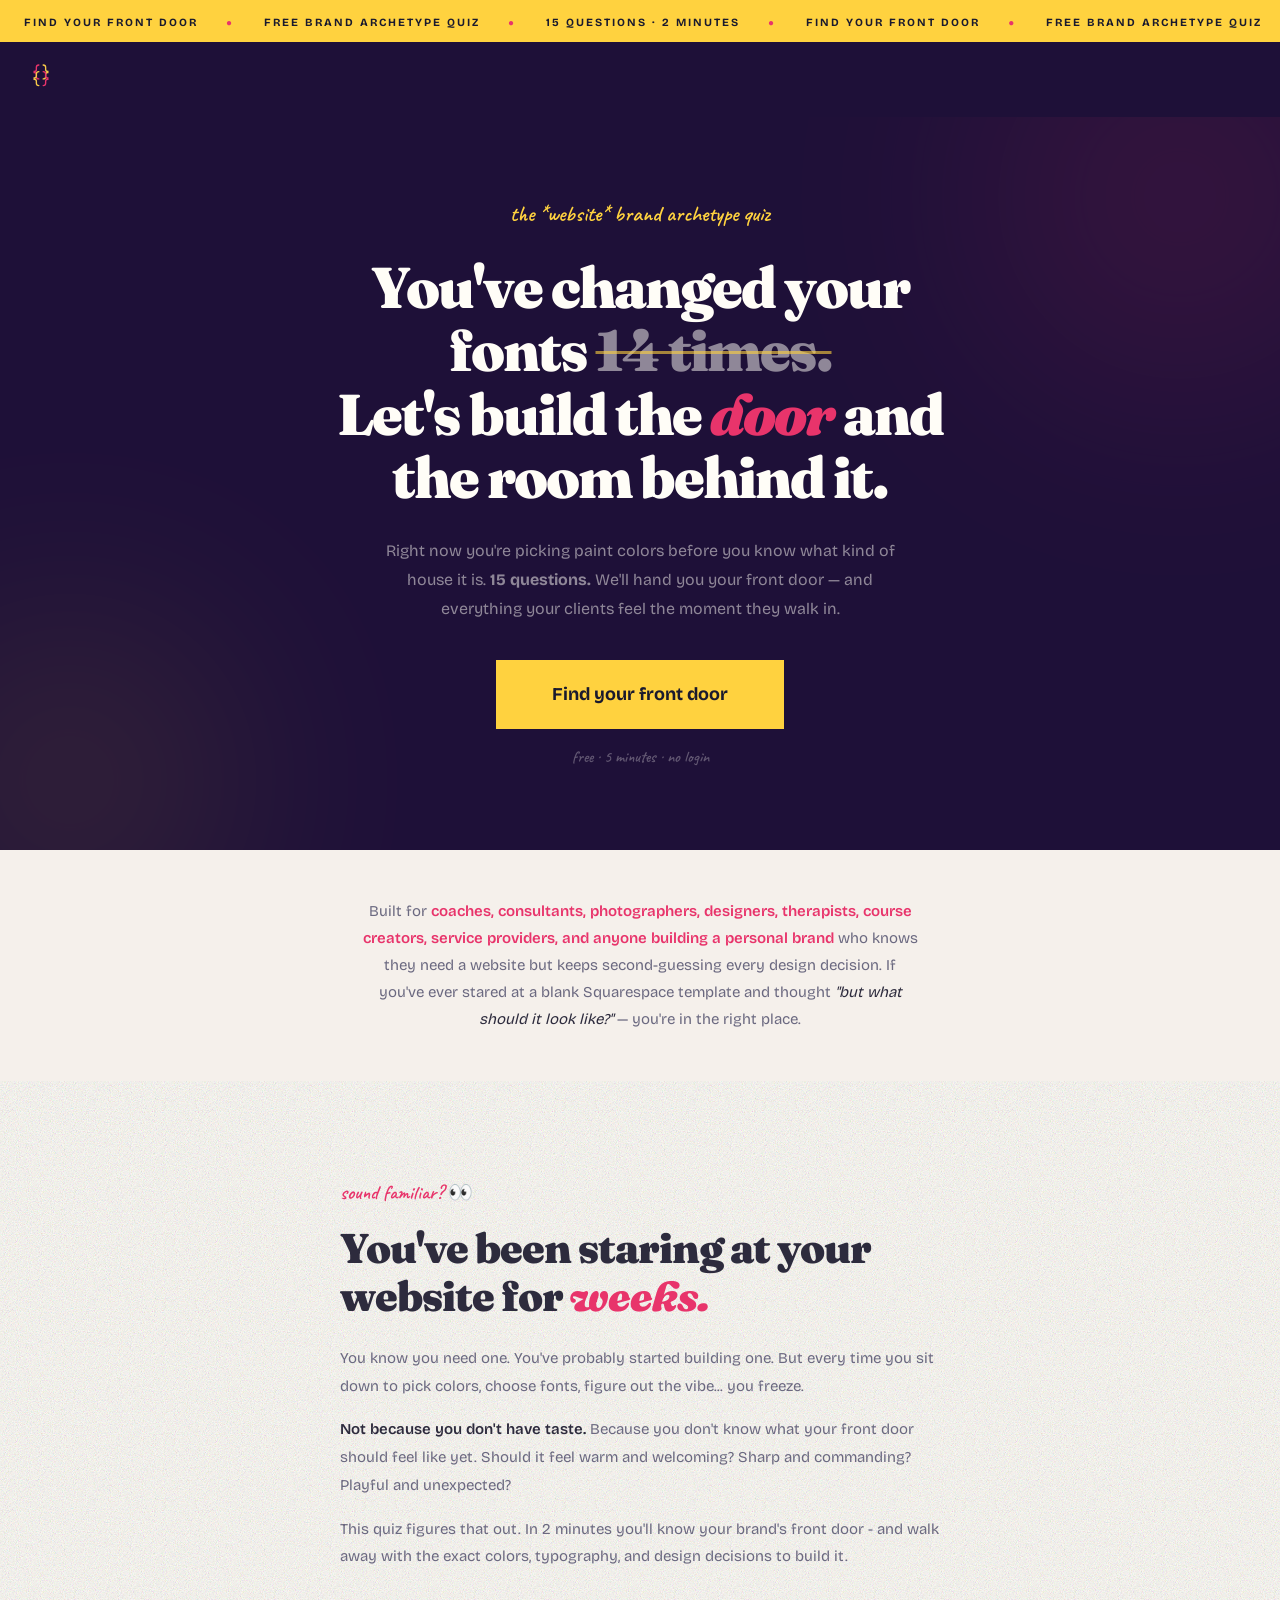
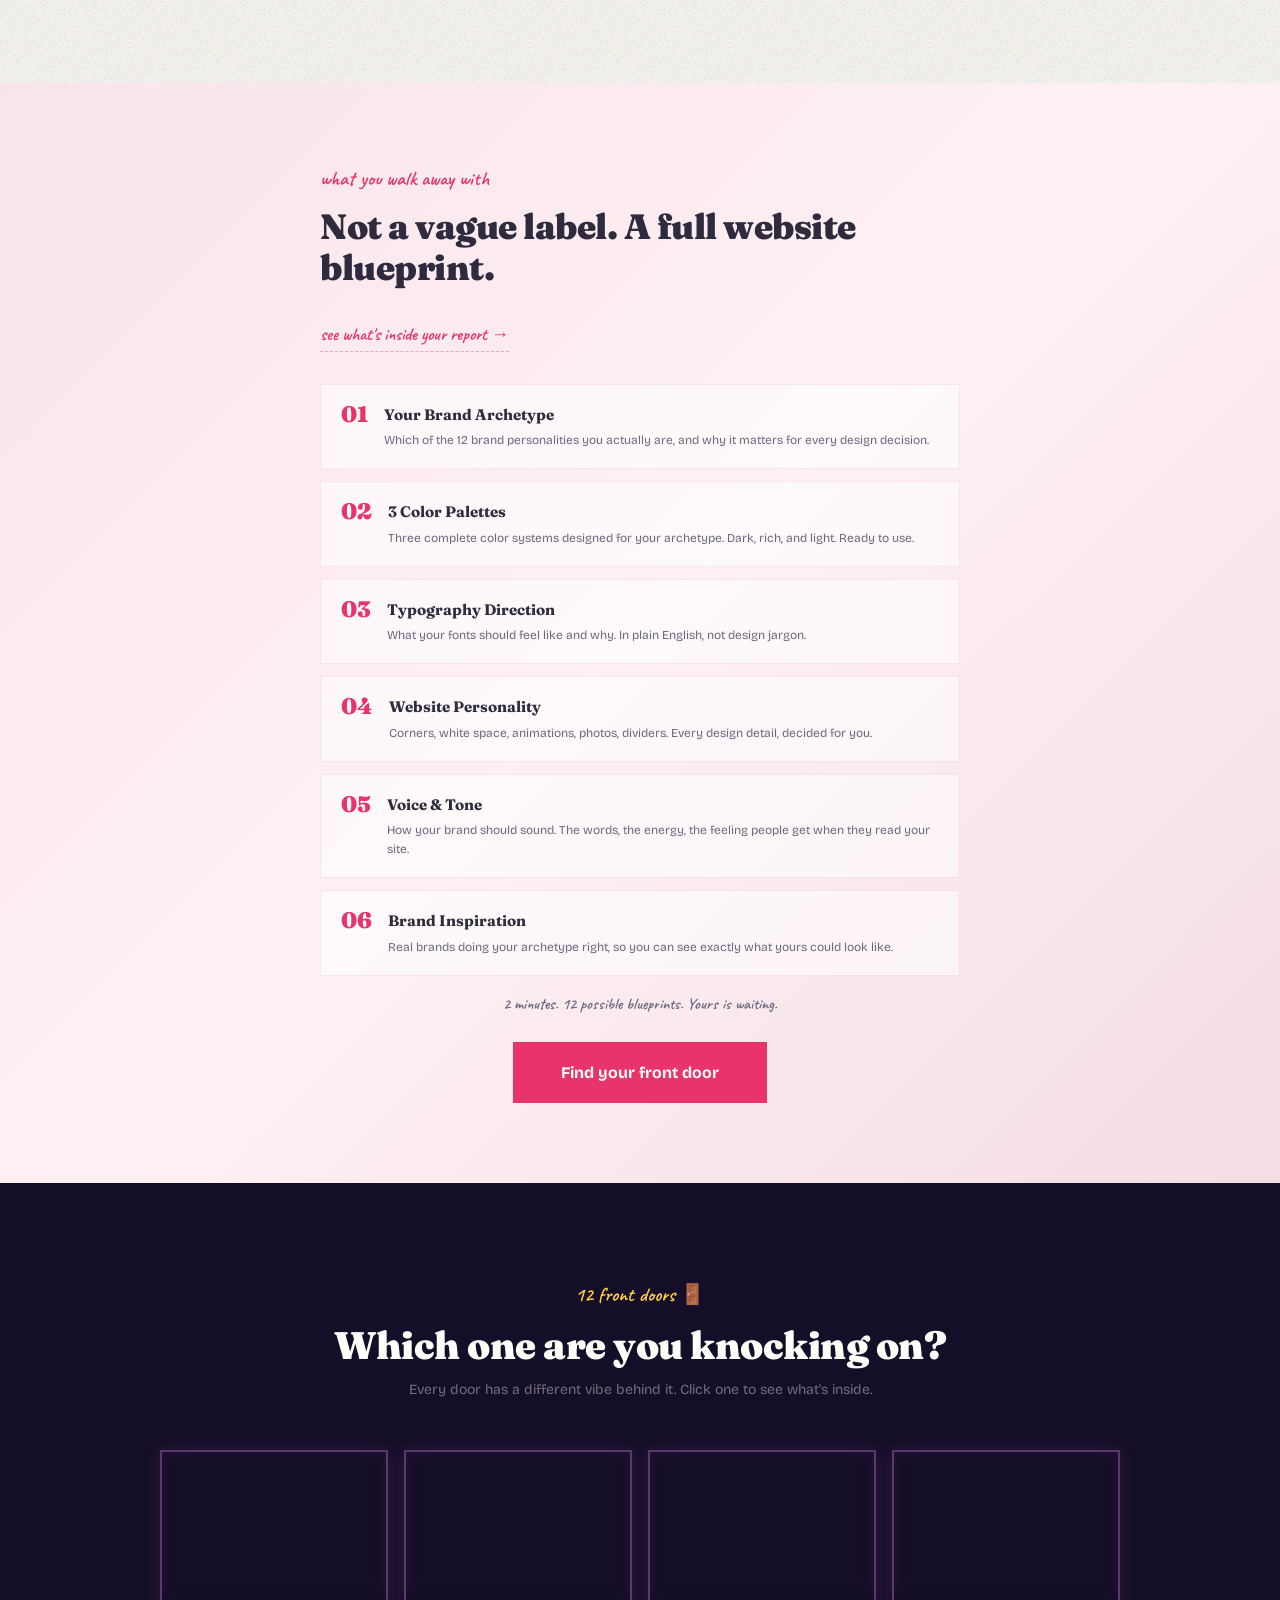
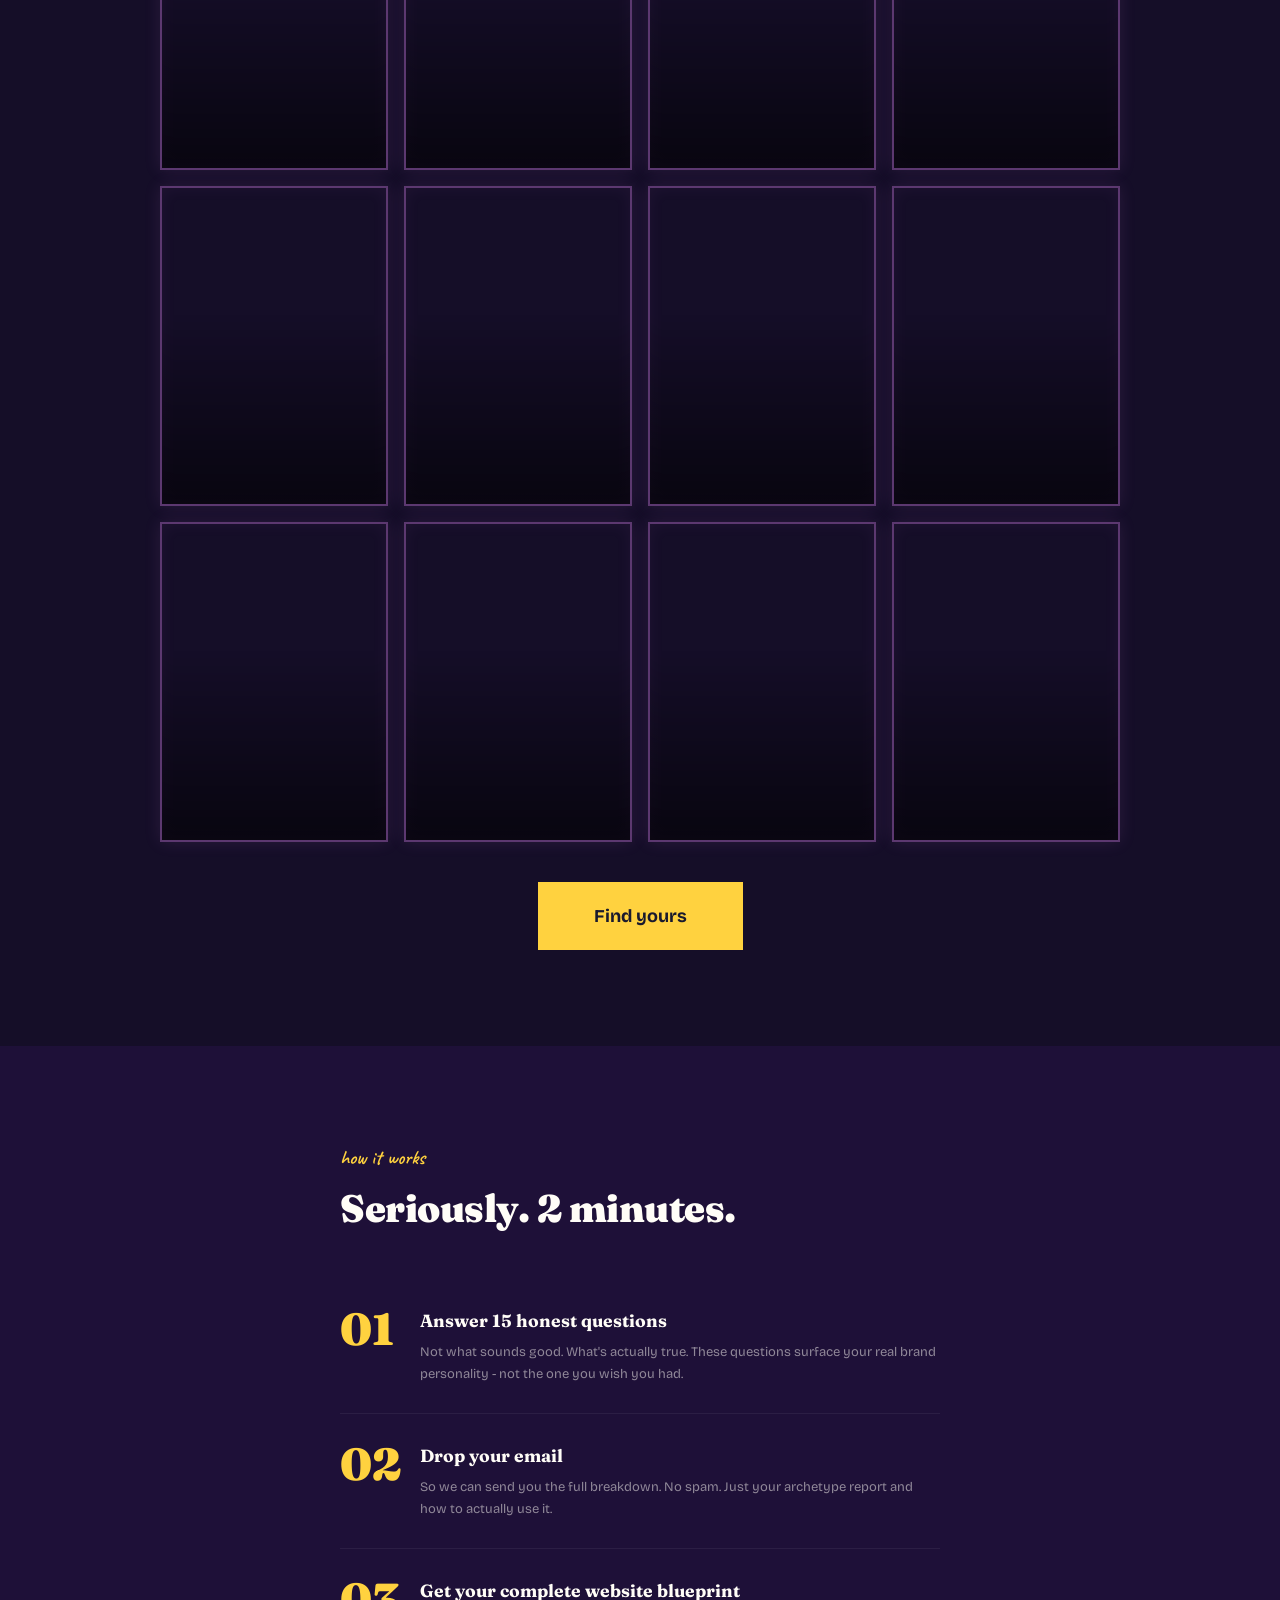
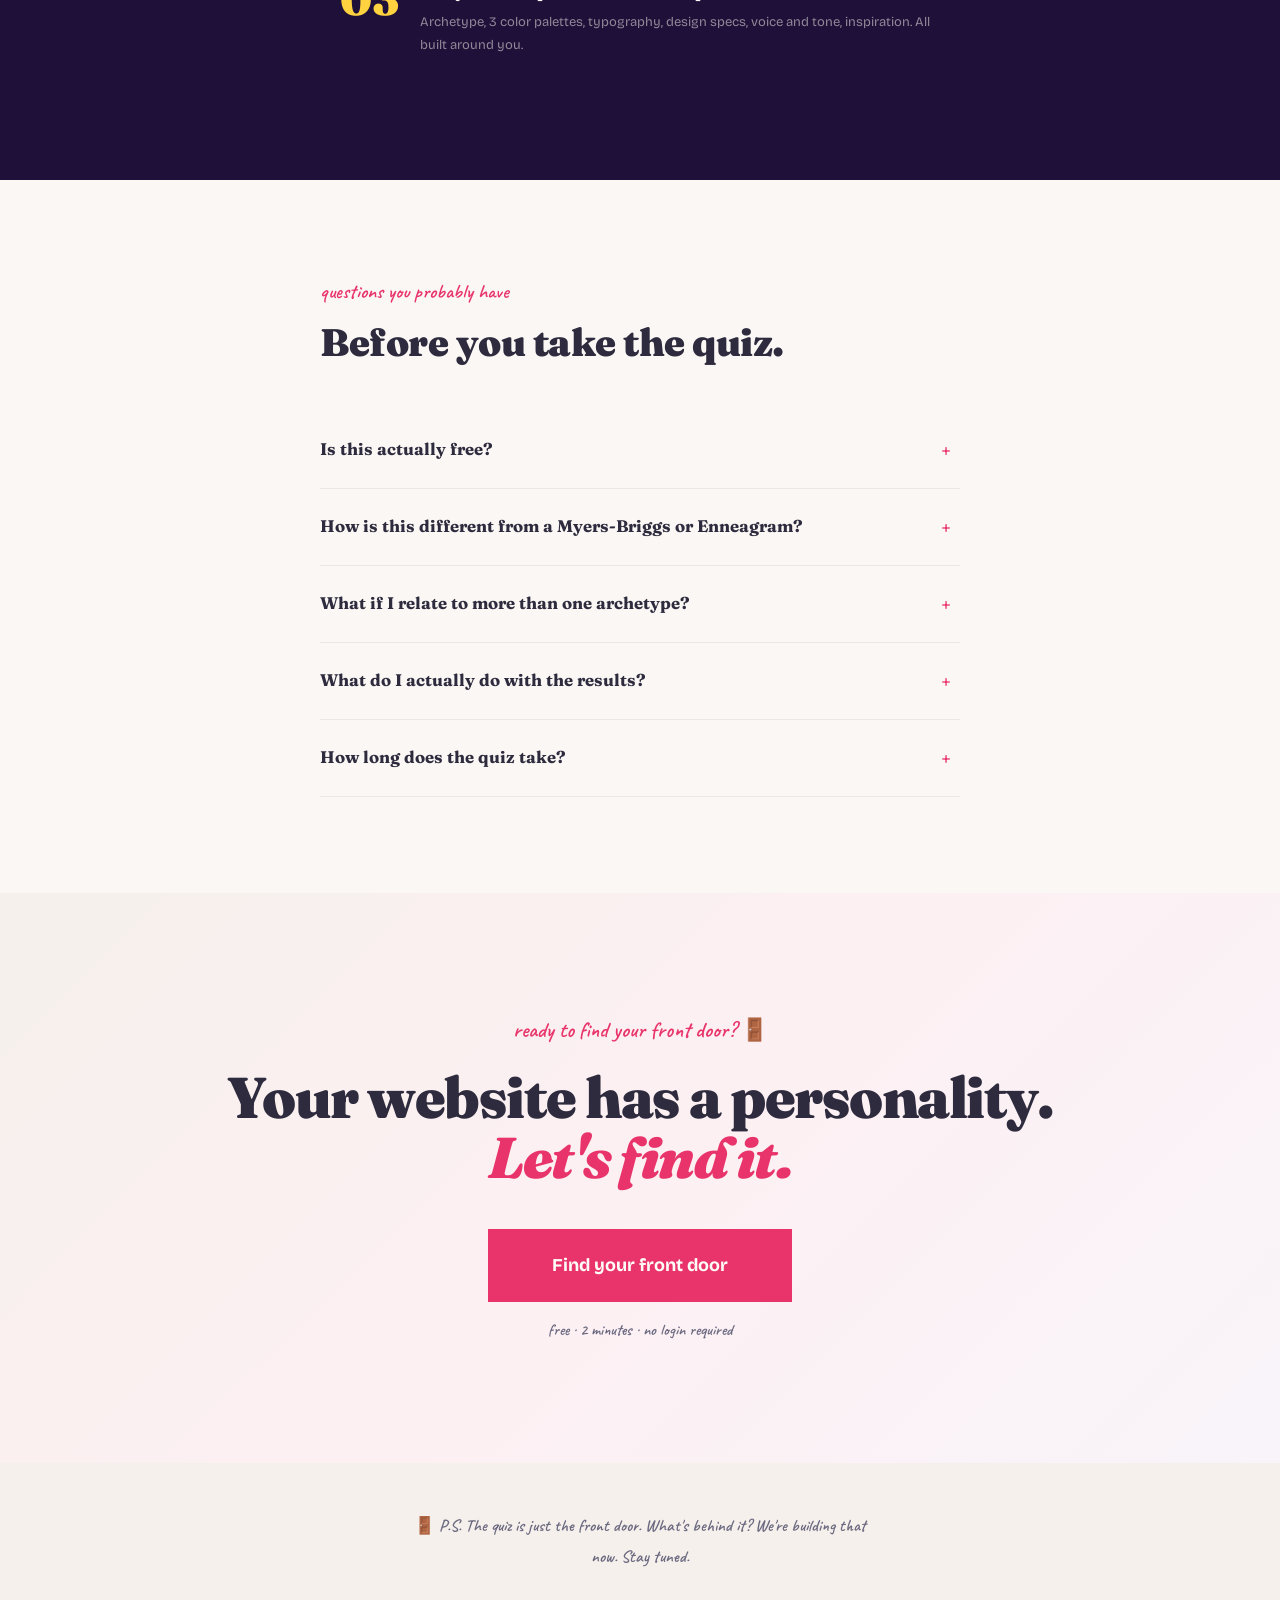
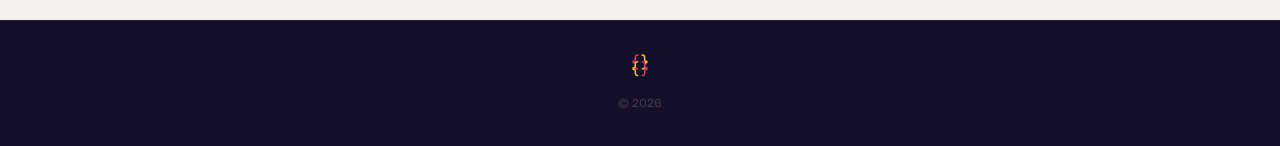
==== commit 0c6681ef: "Update index.html" ====
--- a/index.html
+++ b/index.html
@@ -491,7 +491,7 @@
     <div class="hero-glow" style="width:300px;height:300px;background:#FFD23F;bottom:-80px;left:-80px;"></div>
     <div class="hero-split">
       <div class="hero-text">
-        <span class="hero-eyebrow">the quiz your website is begging you to take</span>
+        <span class="hero-eyebrow">the *website* brand archetype quiz</span>
         <h1 class="hero-headline">You've changed your fonts <span class="strike">14 times.</span><br>Let's build the <em>door</em> and the room behind it.</h1>
         <p class="hero-sub">Right now you're picking paint colors before you know what kind of house it is. <strong>15 questions.</strong> We'll hand you your front door — and everything your clients feel the moment they walk in.</p>
         <a href="quiz.html" class="hero-cta">Find your front door</a>
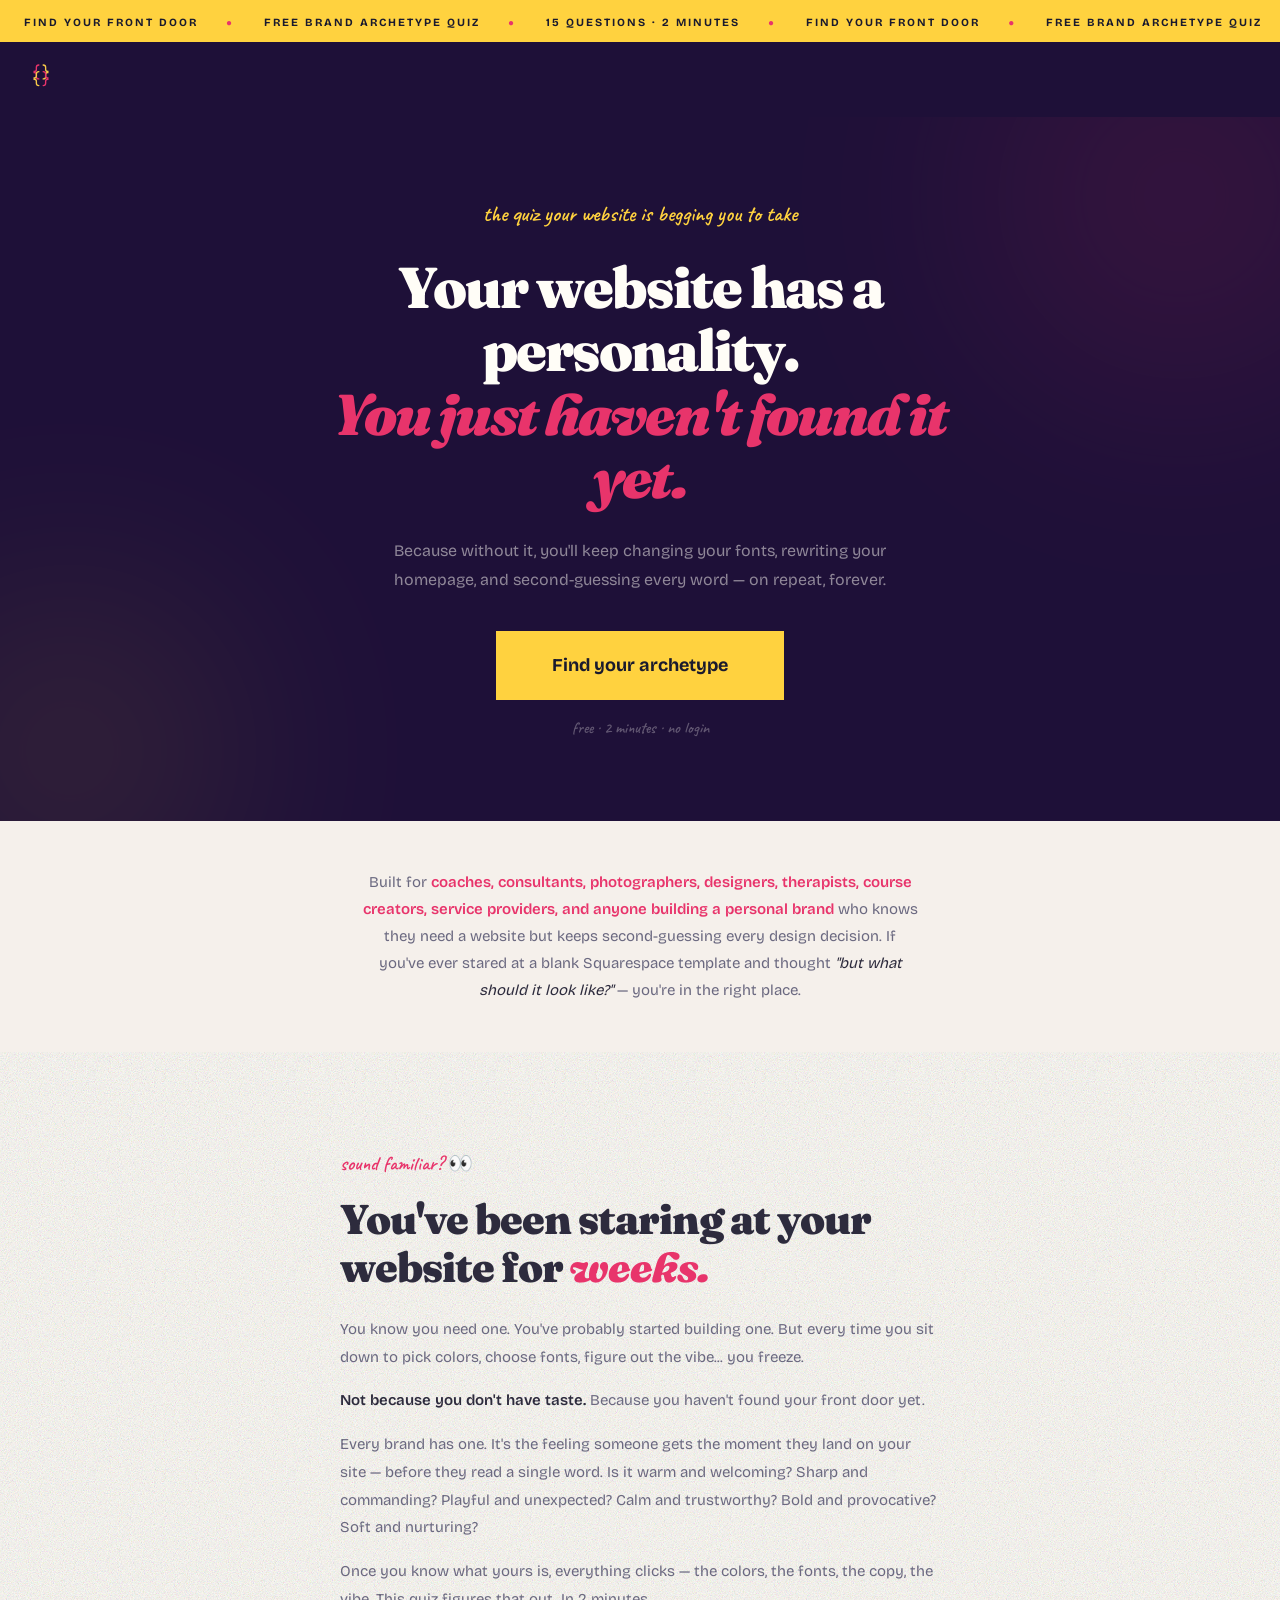
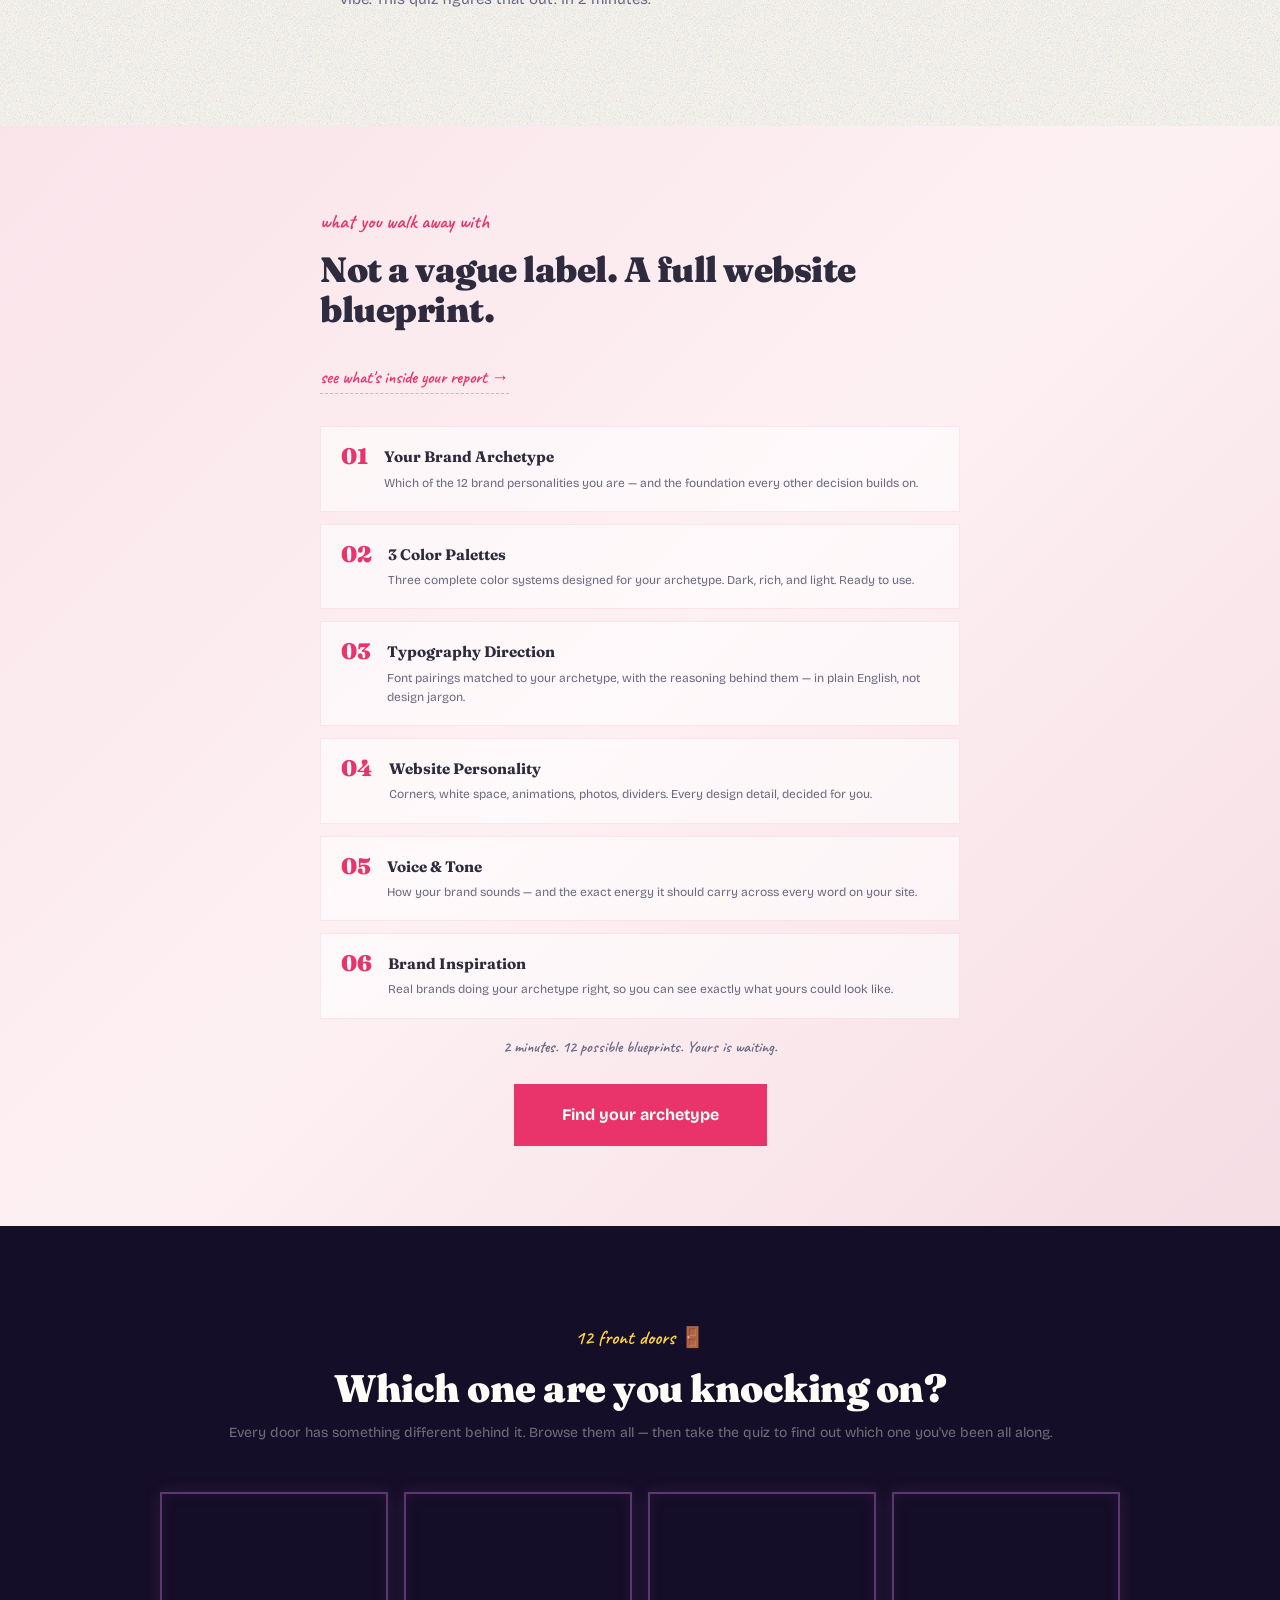
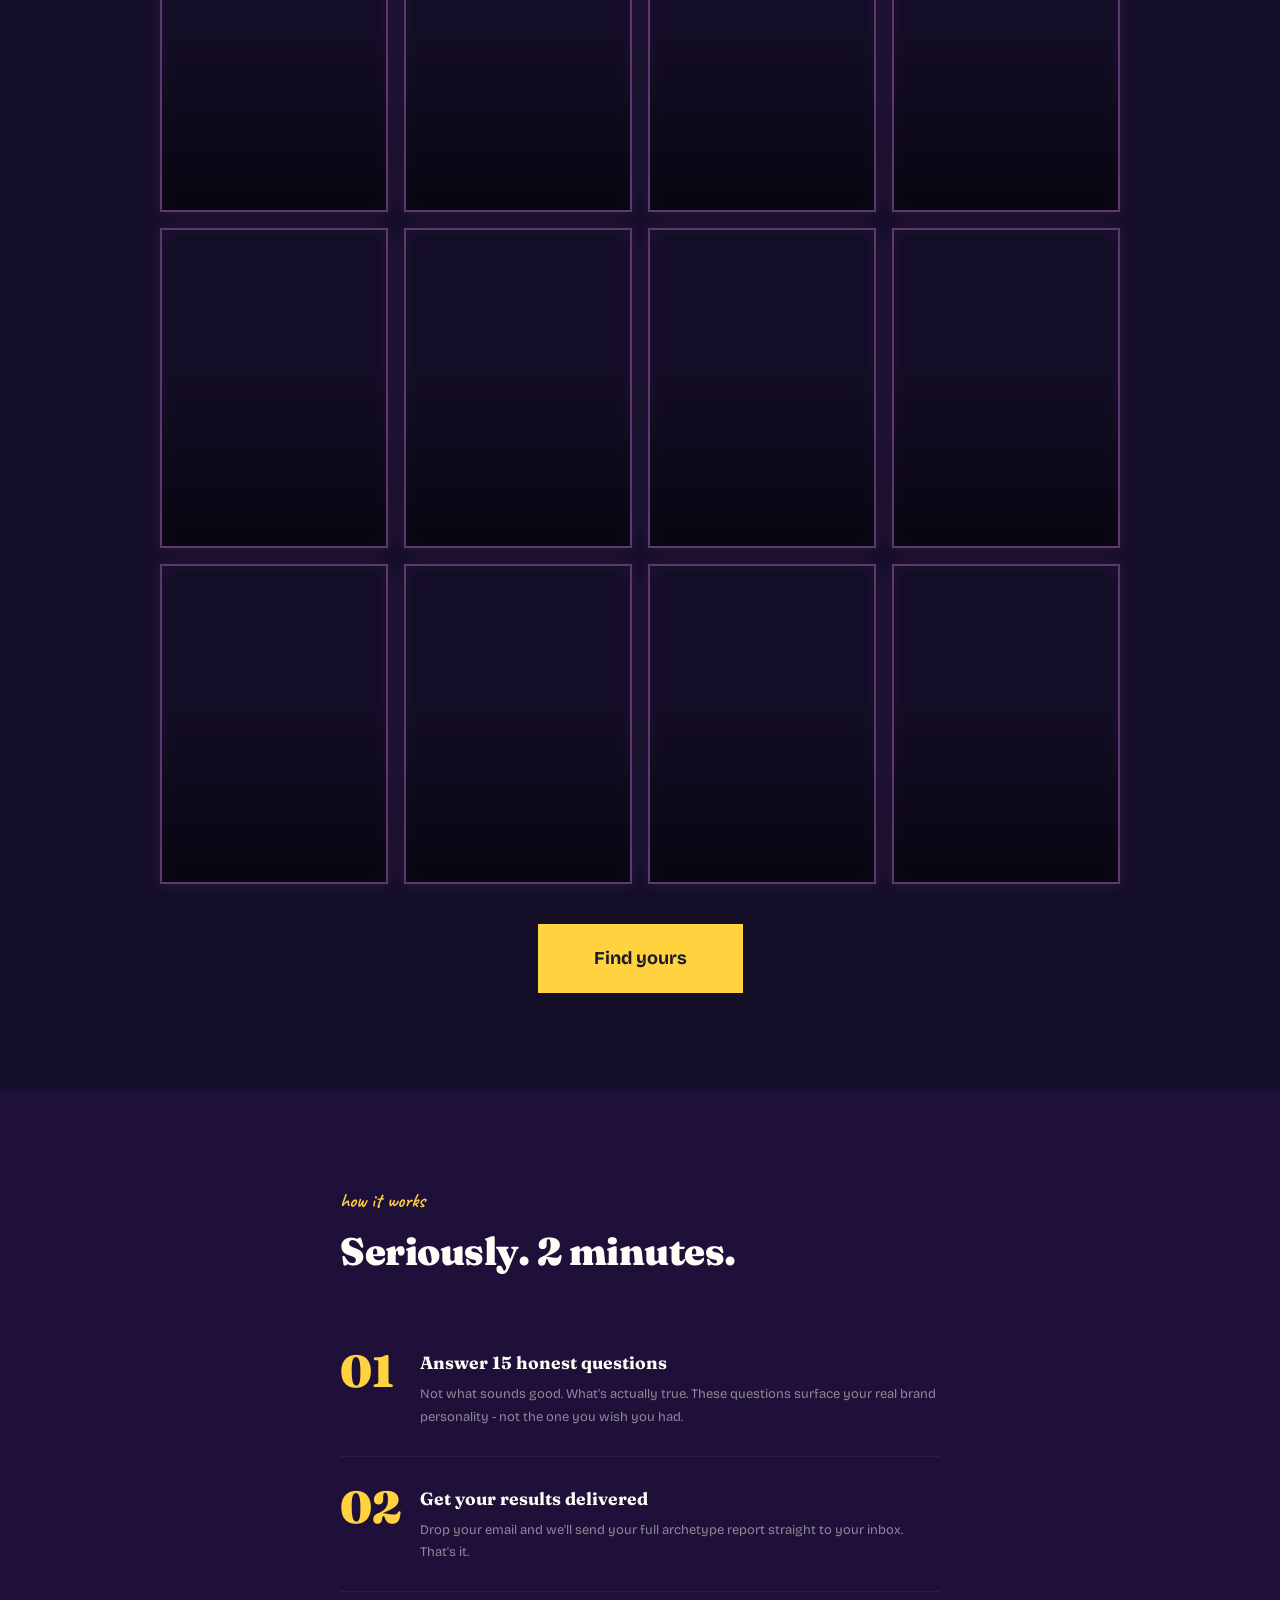
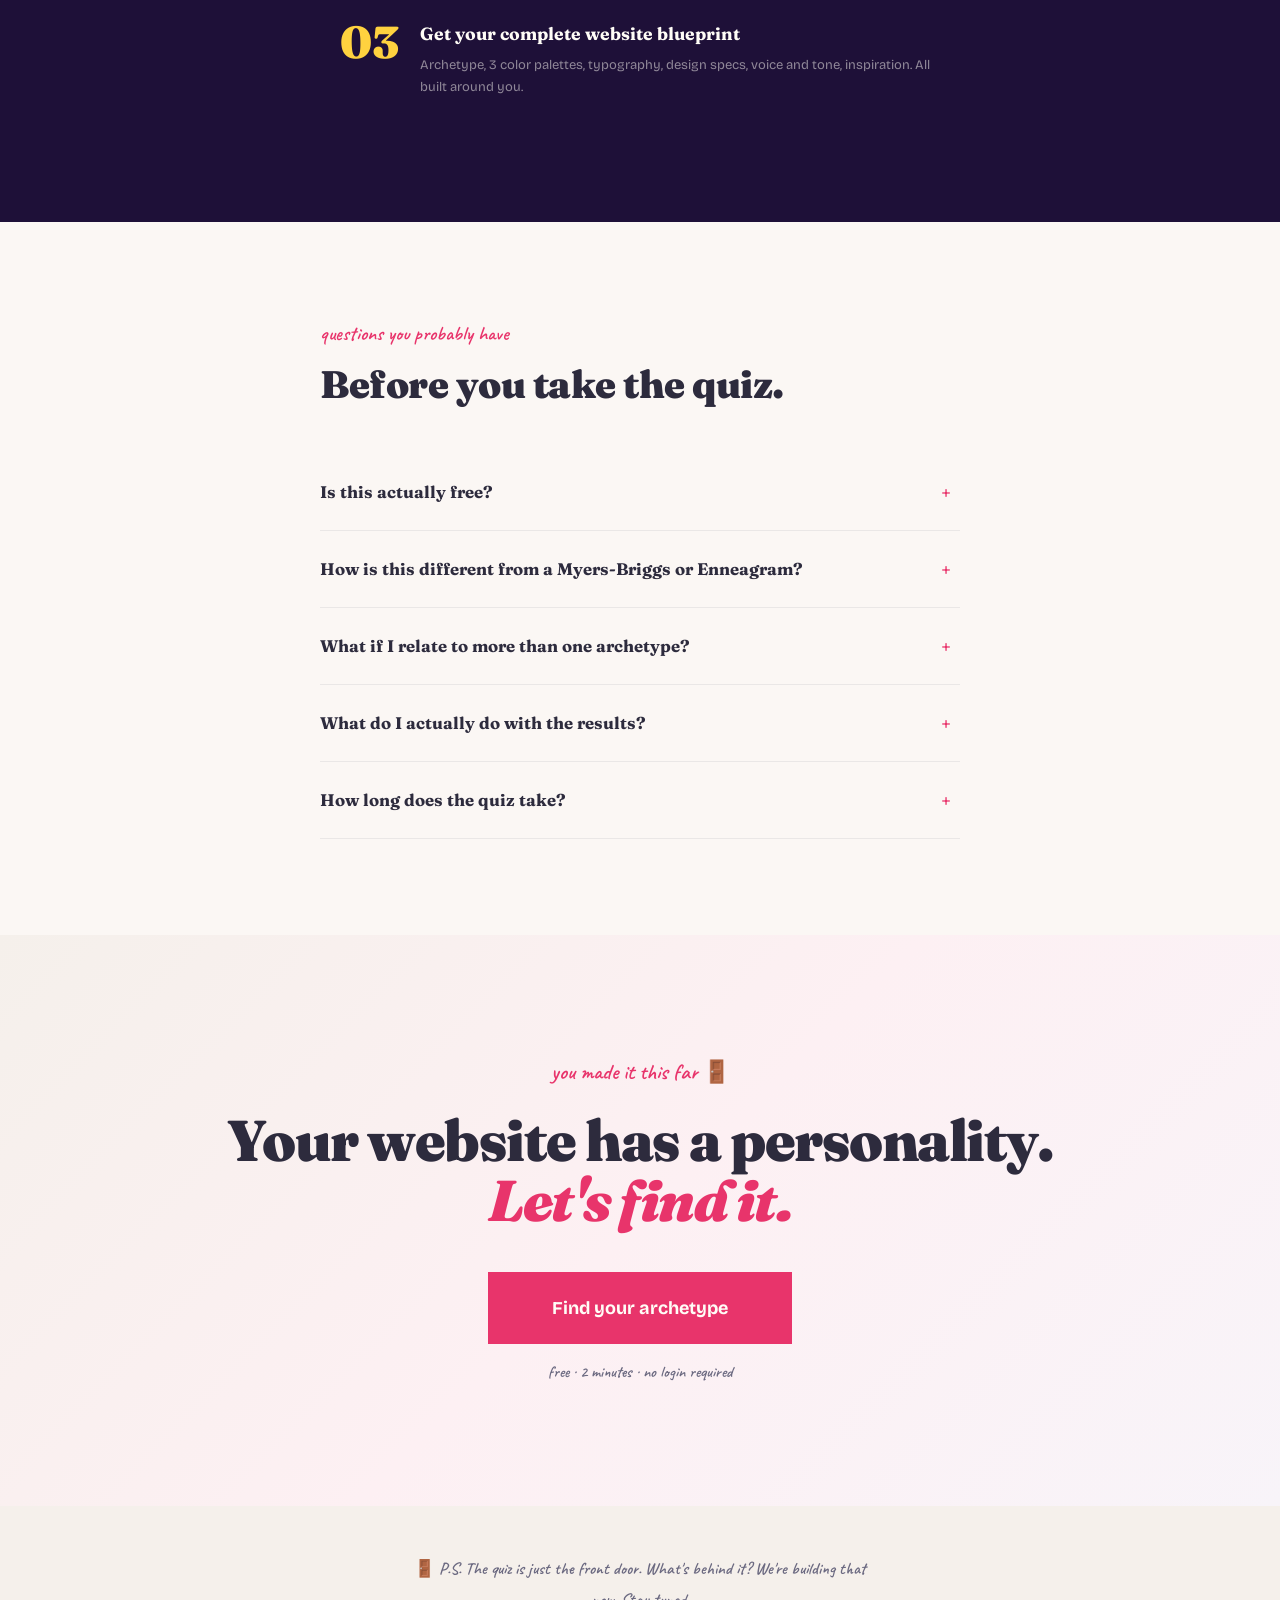
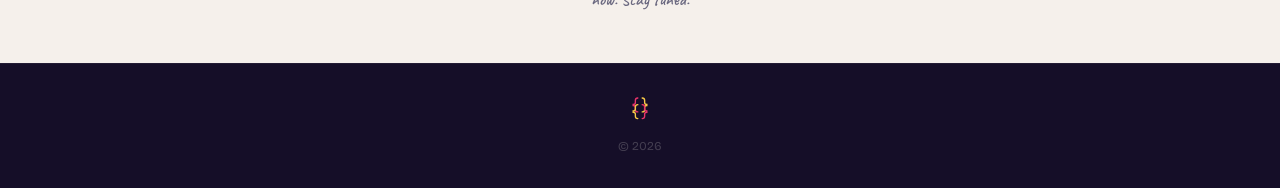
==== commit 2376b4d6: "Update copy across all sections per content brief Hero: new headline, subhead, CTA → "Find your arch" ====
--- a/index.html
+++ b/index.html
@@ -491,11 +491,11 @@
     <div class="hero-glow" style="width:300px;height:300px;background:#FFD23F;bottom:-80px;left:-80px;"></div>
     <div class="hero-split">
       <div class="hero-text">
-        <span class="hero-eyebrow">the *website* brand archetype quiz</span>
-        <h1 class="hero-headline">You've changed your fonts <span class="strike">14 times.</span><br>Let's build the <em>door</em> and the room behind it.</h1>
-        <p class="hero-sub">Right now you're picking paint colors before you know what kind of house it is. <strong>15 questions.</strong> We'll hand you your front door — and everything your clients feel the moment they walk in.</p>
-        <a href="quiz.html" class="hero-cta">Find your front door</a>
-        <p class="hero-note">free · 5 minutes · no login</p>
+        <span class="hero-eyebrow">the quiz your website is begging you to take</span>
+        <h1 class="hero-headline">Your website has a personality.<br><em>You just haven't found it yet.</em></h1>
+        <p class="hero-sub">Because without it, you'll keep changing your fonts, rewriting your homepage, and second-guessing every word — on repeat, forever.</p>
+        <a href="quiz.html" class="hero-cta">Find your archetype</a>
+        <p class="hero-note">free · 2 minutes · no login</p>
       </div>
     </div>
   </section>
@@ -511,8 +511,9 @@
       <p class="story-eyebrow">sound familiar? 👀</p>
       <h2 class="story-headline">You've been staring at your website for <em>weeks.</em></h2>
       <p class="story-text">You know you need one. You've probably started building one. But every time you sit down to pick colors, choose fonts, figure out the vibe... you freeze.</p>
-      <p class="story-text"><strong>Not because you don't have taste.</strong> Because you don't know what your front door should feel like yet. Should it feel warm and welcoming? Sharp and commanding? Playful and unexpected?</p>
-      <p class="story-text">This quiz figures that out. In 2 minutes you'll know your brand's front door - and walk away with the exact colors, typography, and design decisions to build it.</p>
+      <p class="story-text"><strong>Not because you don't have taste.</strong> Because you haven't found your front door yet.</p>
+      <p class="story-text">Every brand has one. It's the feeling someone gets the moment they land on your site — before they read a single word. Is it warm and welcoming? Sharp and commanding? Playful and unexpected? Calm and trustworthy? Bold and provocative? Soft and nurturing?</p>
+      <p class="story-text">Once you know what yours is, everything clicks — the colors, the fonts, the copy, the vibe. This quiz figures that out. In 2 minutes.</p>
     </div>
   </section>
 
@@ -528,7 +529,7 @@
             <div class="what-num">01</div>
             <div class="what-card-content">
               <div class="what-title">Your Brand Archetype</div>
-              <div class="what-desc">Which of the 12 brand personalities you actually are, and why it matters for every design decision.</div>
+              <div class="what-desc">Which of the 12 brand personalities you are — and the foundation every other decision builds on.</div>
             </div>
           </div>
           <div class="what-card">
@@ -542,7 +543,7 @@
             <div class="what-num">03</div>
             <div class="what-card-content">
               <div class="what-title">Typography Direction</div>
-              <div class="what-desc">What your fonts should feel like and why. In plain English, not design jargon.</div>
+              <div class="what-desc">Font pairings matched to your archetype, with the reasoning behind them — in plain English, not design jargon.</div>
             </div>
           </div>
           <div class="what-card">
@@ -556,7 +557,7 @@
             <div class="what-num">05</div>
             <div class="what-card-content">
               <div class="what-title">Voice & Tone</div>
-              <div class="what-desc">How your brand should sound. The words, the energy, the feeling people get when they read your site.</div>
+              <div class="what-desc">How your brand sounds — and the exact energy it should carry across every word on your site.</div>
             </div>
           </div>
           <div class="what-card">
@@ -570,7 +571,7 @@
       </div>
       <div class="what-footer">
         <p class="what-note">2 minutes. 12 possible blueprints. Yours is waiting.</p>
-        <a href="quiz.html" class="what-cta">Find your front door</a>
+        <a href="quiz.html" class="what-cta">Find your archetype</a>
       </div>
     </div>
   </section>
@@ -580,7 +581,7 @@
     <div class="preview-inner">
       <p class="preview-eyebrow">12 front doors 🚪</p>
       <h2 class="preview-headline">Which one are you knocking on?</h2>
-      <p class="preview-sub">Every door has a different vibe behind it. Click one to see what's inside.</p>
+      <p class="preview-sub">Every door has something different behind it. Browse them all — then take the quiz to find out which one you've been all along.</p>
       <div class="preview-grid" id="previewGrid">
       </div>
       <div style="margin-top: 40px;">
@@ -605,8 +606,8 @@
         <div class="how-step">
           <div class="how-num">02</div>
           <div class="how-content">
-            <div class="how-title">Drop your email</div>
-            <div class="how-desc">So we can send you the full breakdown. No spam. Just your archetype report and how to actually use it.</div>
+            <div class="how-title">Get your results delivered</div>
+            <div class="how-desc">Drop your email and we'll send your full archetype report straight to your inbox. That's it.</div>
           </div>
         </div>
         <div class="how-step">
@@ -653,9 +654,9 @@
   <!-- Final CTA -->
   <section class="cta-section">
     <div class="cta-inner">
-      <span class="cta-eyebrow">ready to find your front door? 🚪</span>
+      <span class="cta-eyebrow">you made it this far 🚪</span>
       <h2 class="cta-headline">Your website has a personality.<br><em>Let's find it.</em></h2>
-      <a href="quiz.html" class="cta-btn">Find your front door</a>
+      <a href="quiz.html" class="cta-btn">Find your archetype</a>
       <p class="cta-note">free · 2 minutes · no login required</p>
     </div>
   </section>
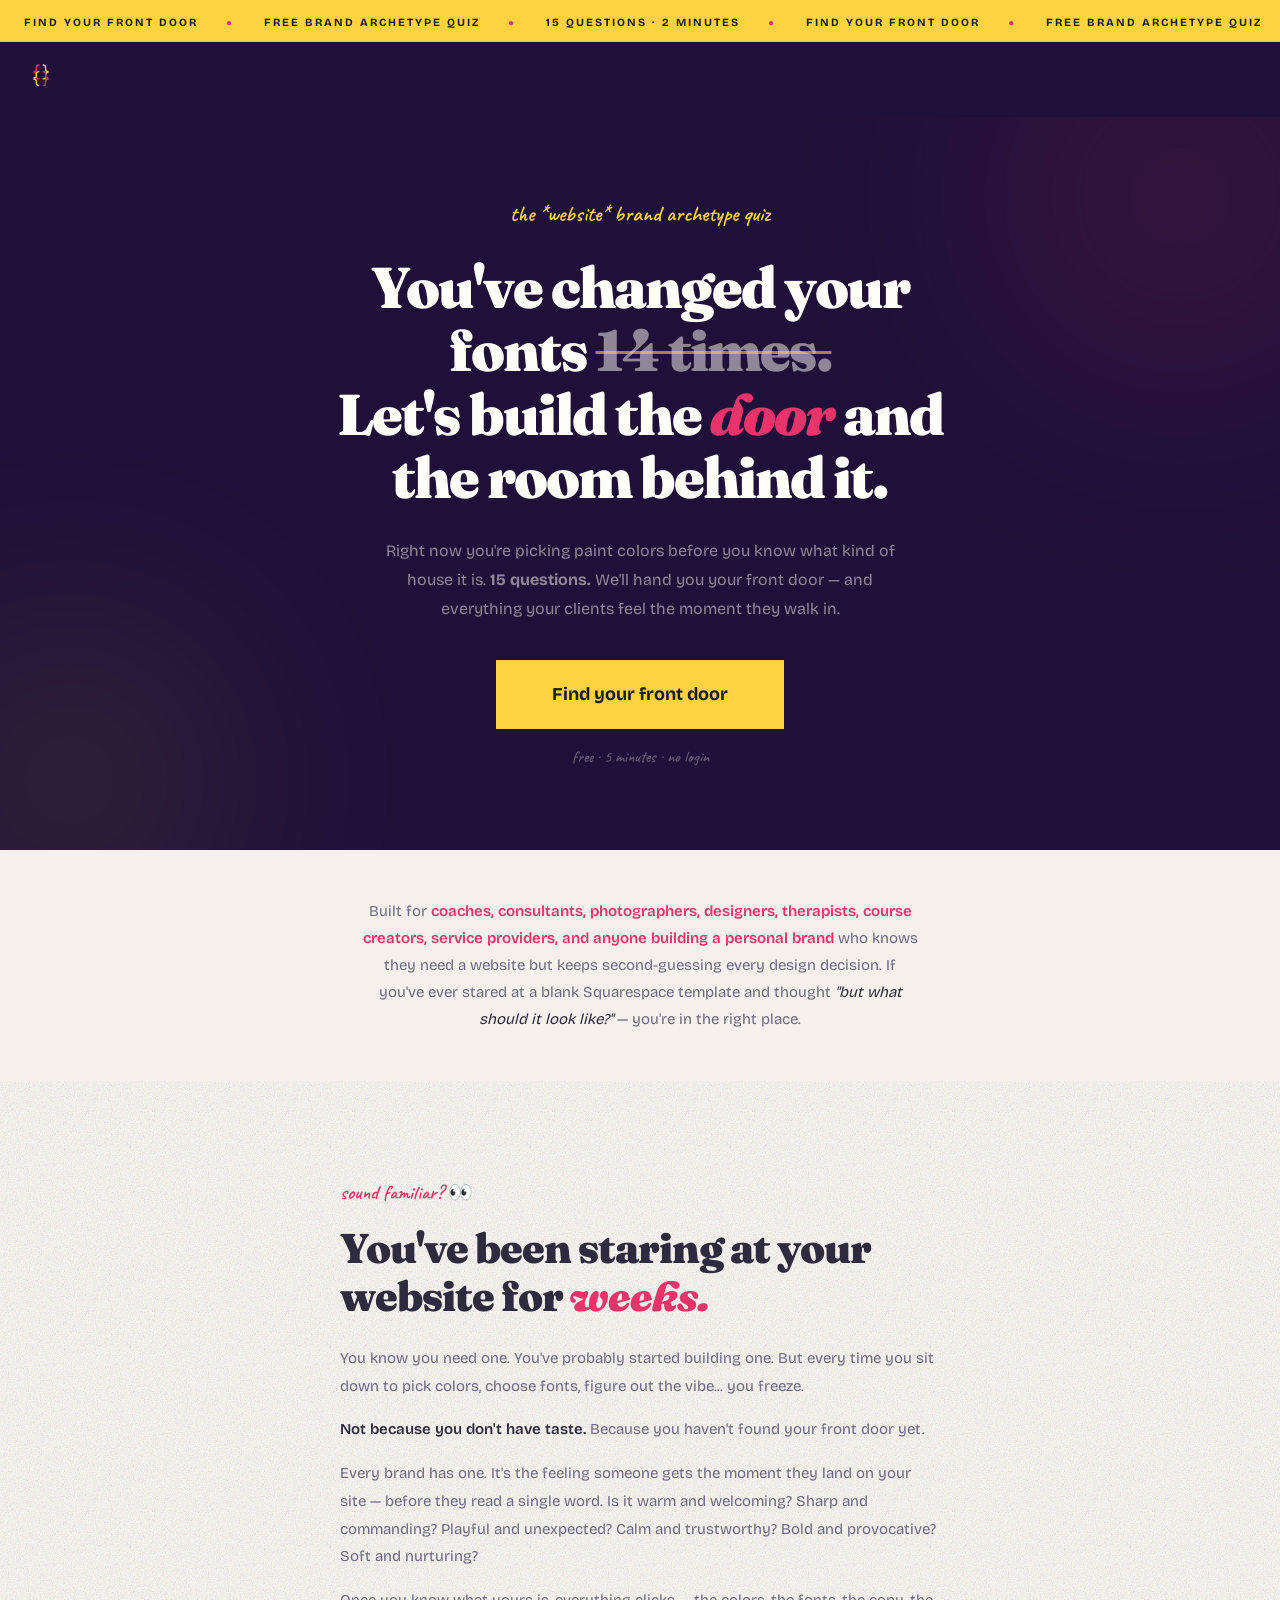
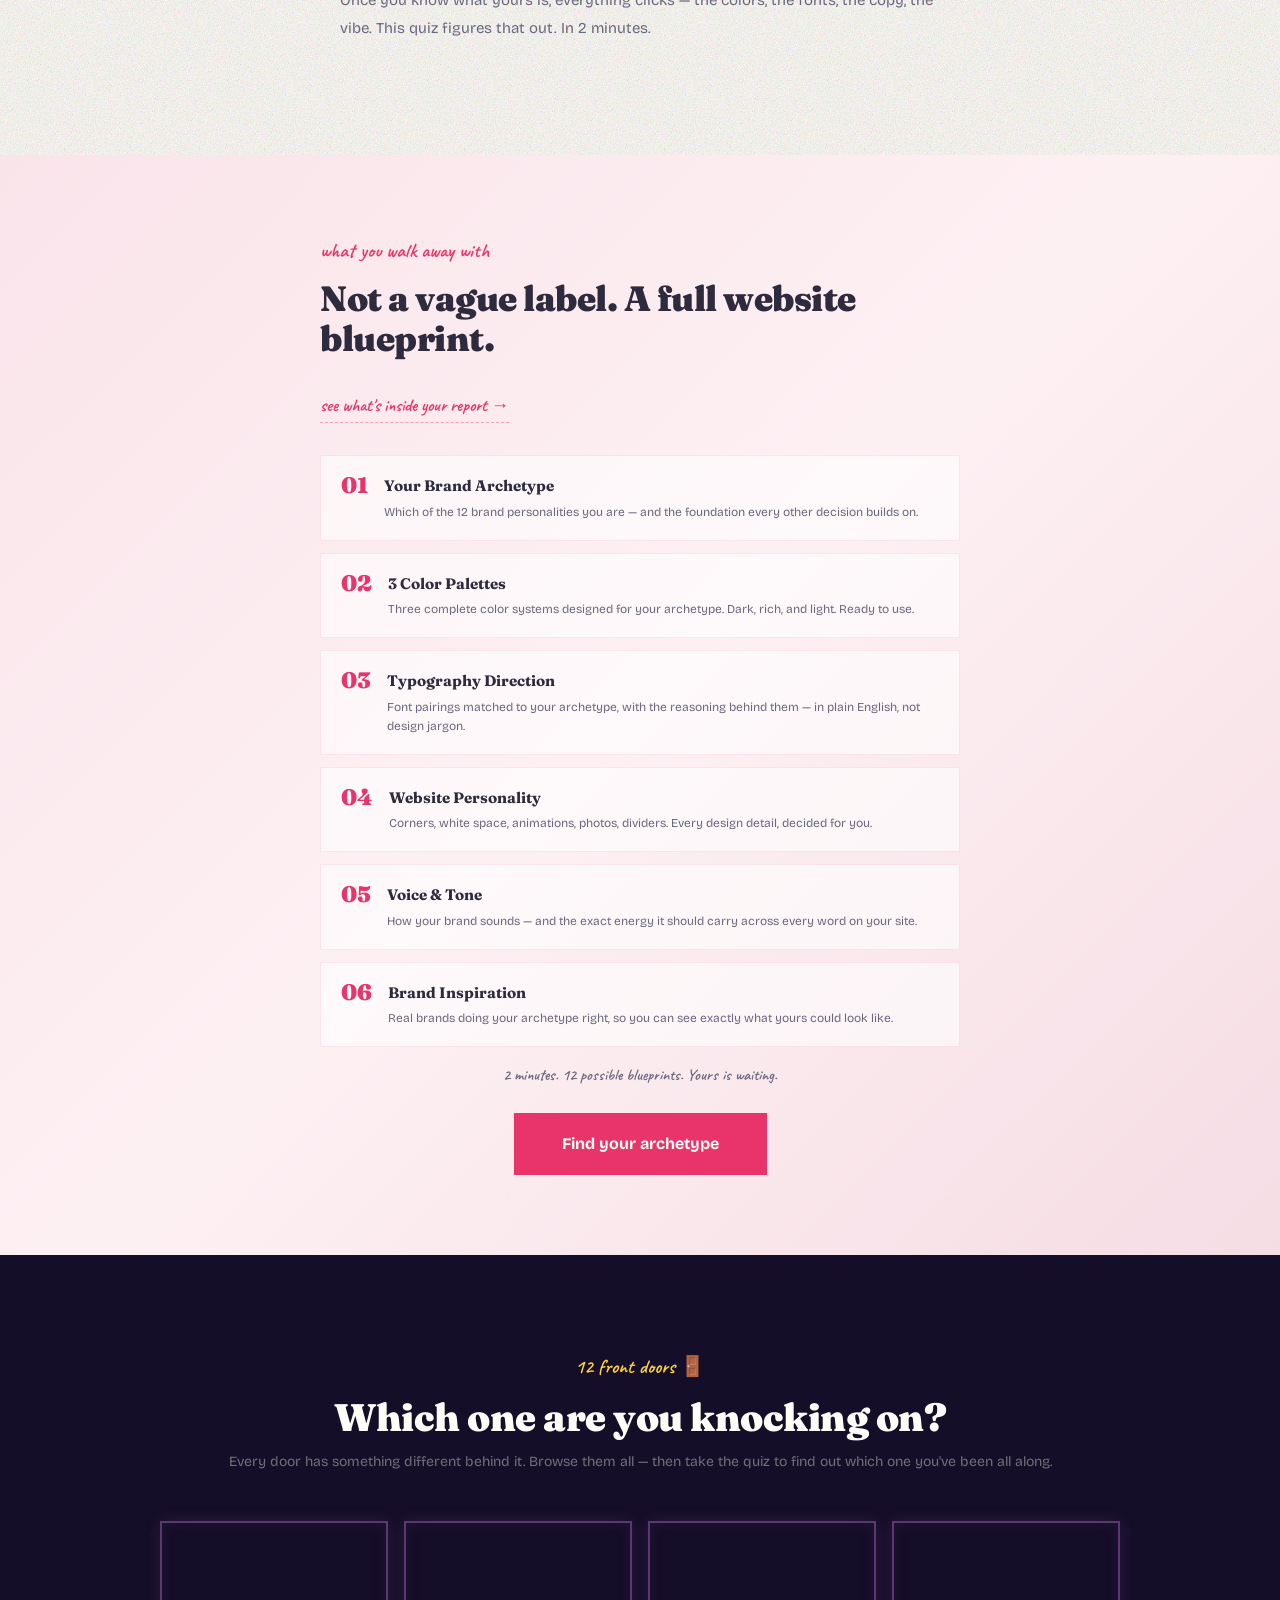
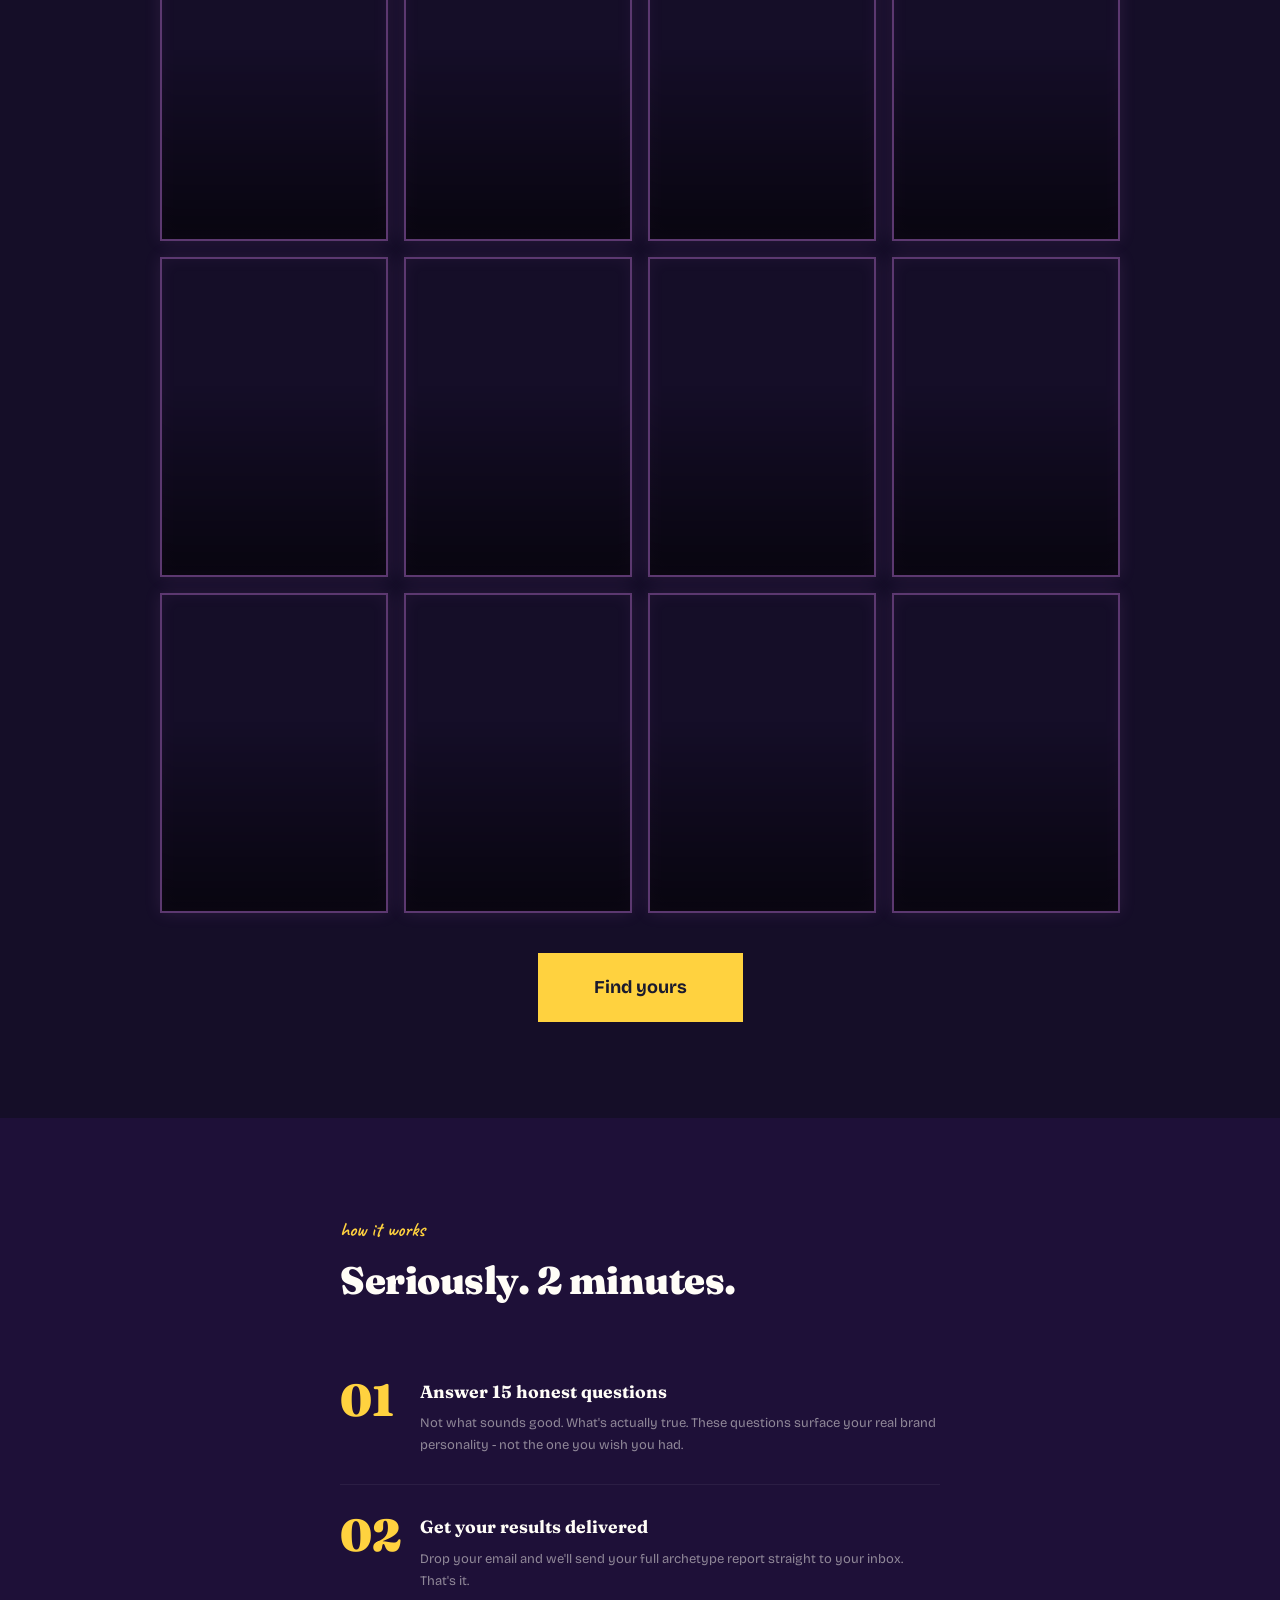
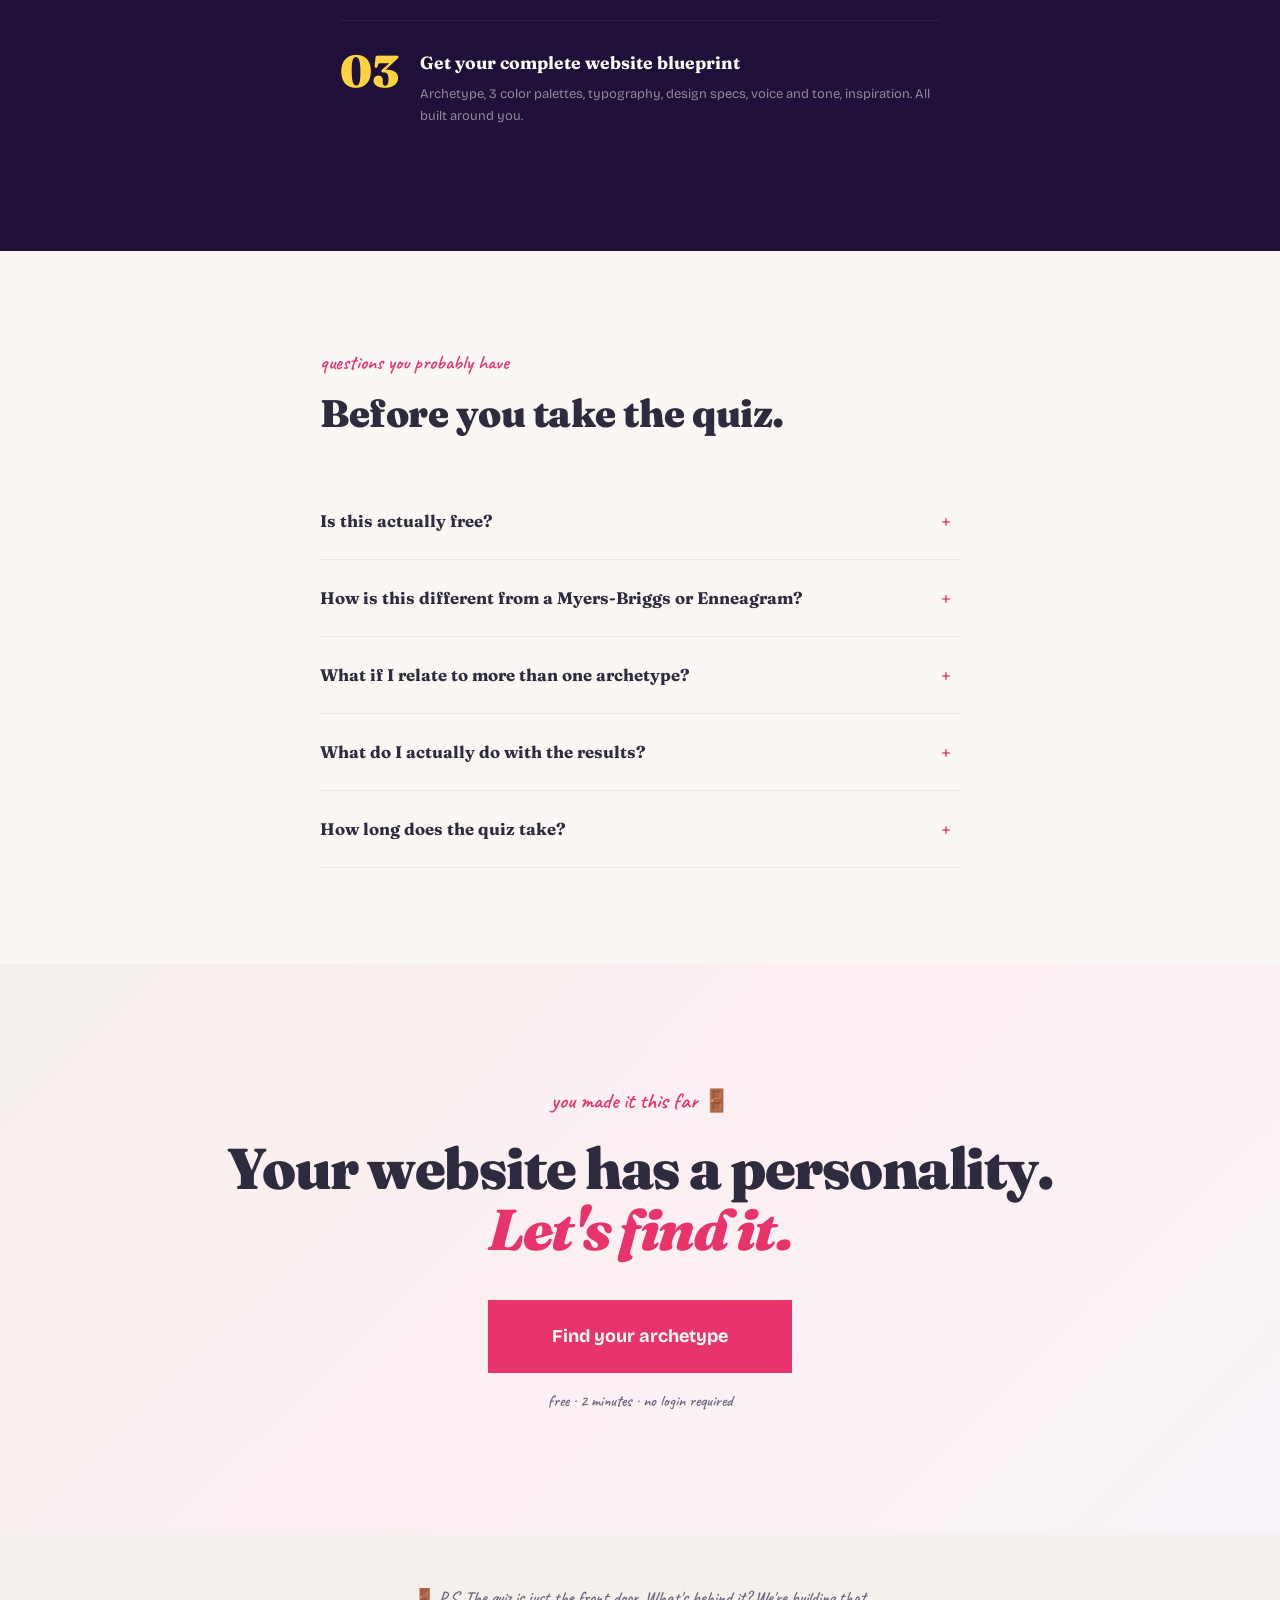
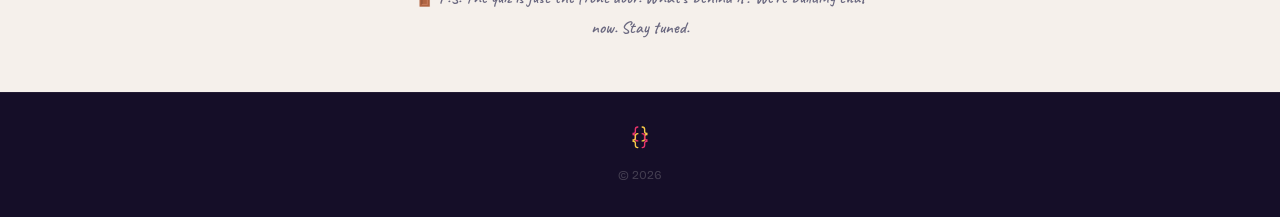
==== commit d67816b9: "Merge branch 'main' into claude/update-index-page-copy-M7wjU" ====
--- a/index.html
+++ b/index.html
@@ -491,11 +491,11 @@
     <div class="hero-glow" style="width:300px;height:300px;background:#FFD23F;bottom:-80px;left:-80px;"></div>
     <div class="hero-split">
       <div class="hero-text">
-        <span class="hero-eyebrow">the quiz your website is begging you to take</span>
-        <h1 class="hero-headline">Your website has a personality.<br><em>You just haven't found it yet.</em></h1>
-        <p class="hero-sub">Because without it, you'll keep changing your fonts, rewriting your homepage, and second-guessing every word — on repeat, forever.</p>
-        <a href="quiz.html" class="hero-cta">Find your archetype</a>
-        <p class="hero-note">free · 2 minutes · no login</p>
+        <span class="hero-eyebrow">the *website* brand archetype quiz</span>
+        <h1 class="hero-headline">You've changed your fonts <span class="strike">14 times.</span><br>Let's build the <em>door</em> and the room behind it.</h1>
+        <p class="hero-sub">Right now you're picking paint colors before you know what kind of house it is. <strong>15 questions.</strong> We'll hand you your front door — and everything your clients feel the moment they walk in.</p>
+        <a href="quiz.html" class="hero-cta">Find your front door</a>
+        <p class="hero-note">free · 5 minutes · no login</p>
       </div>
     </div>
   </section>
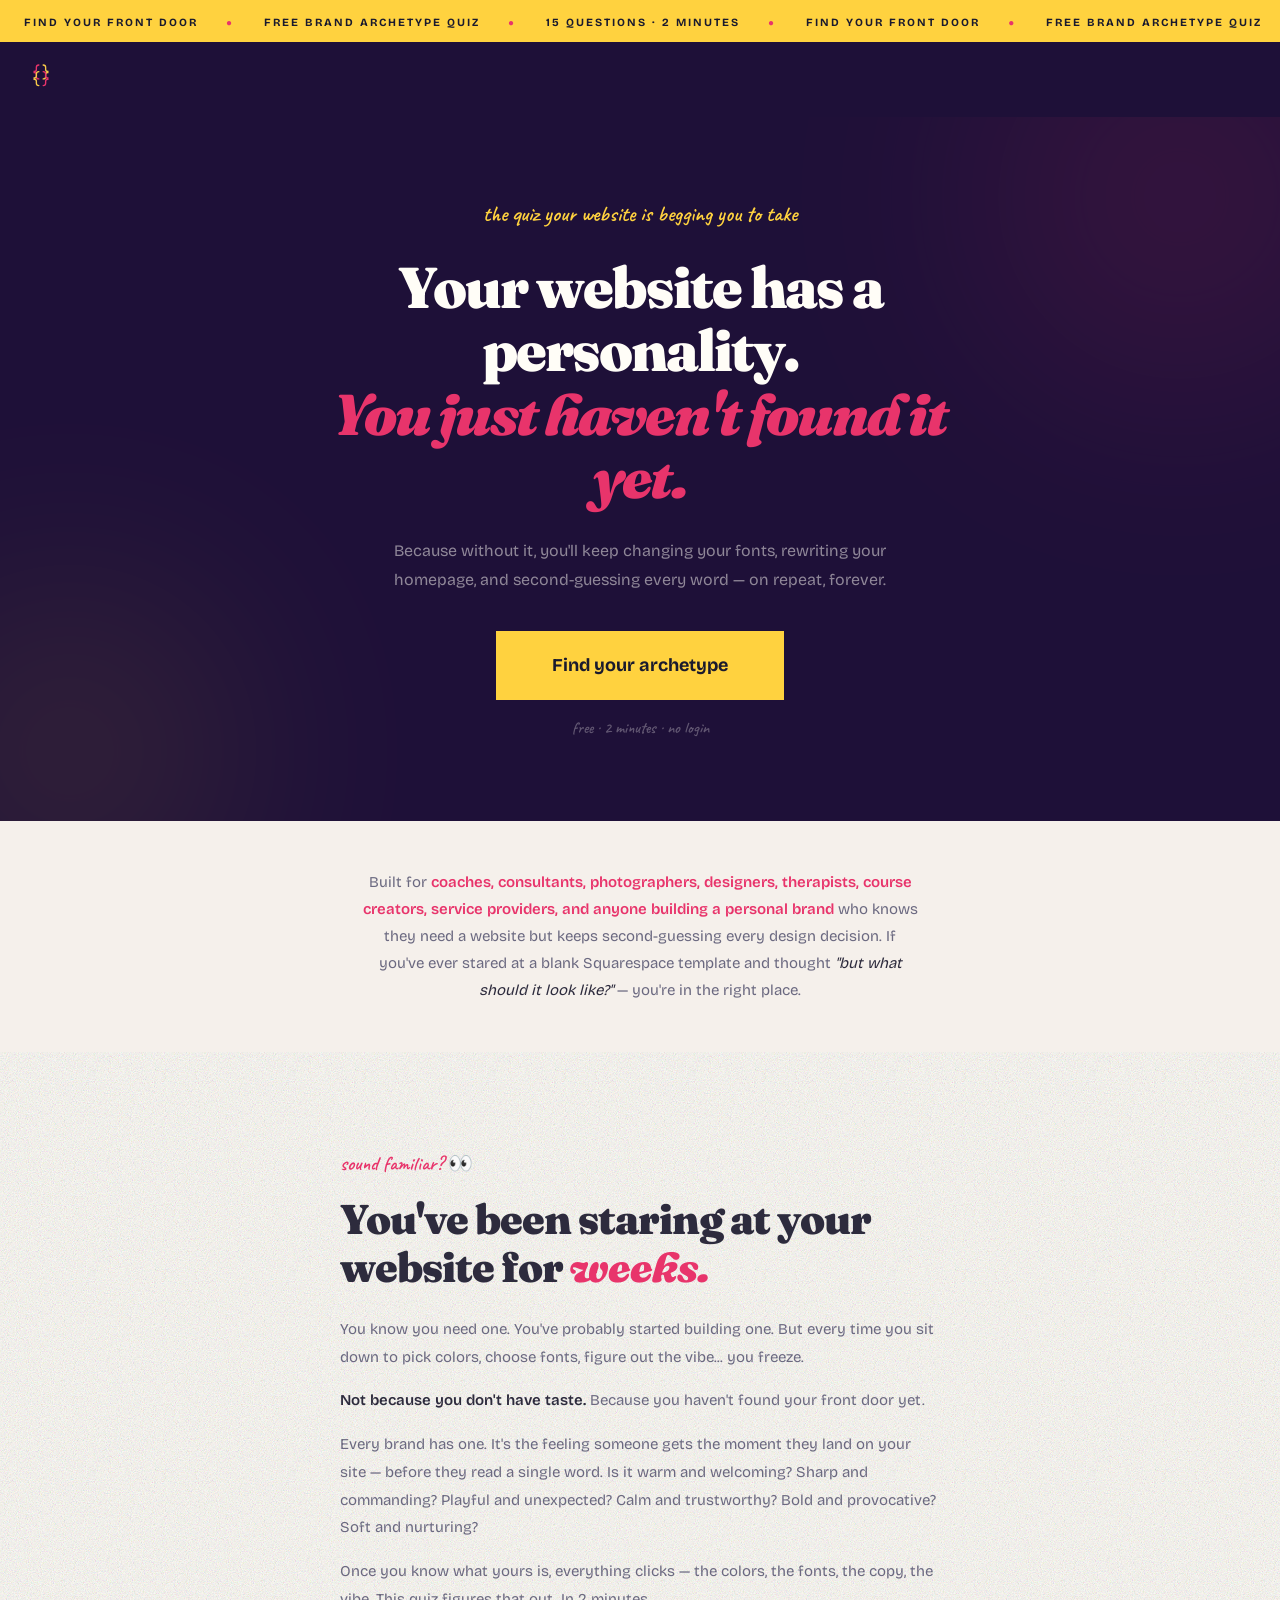
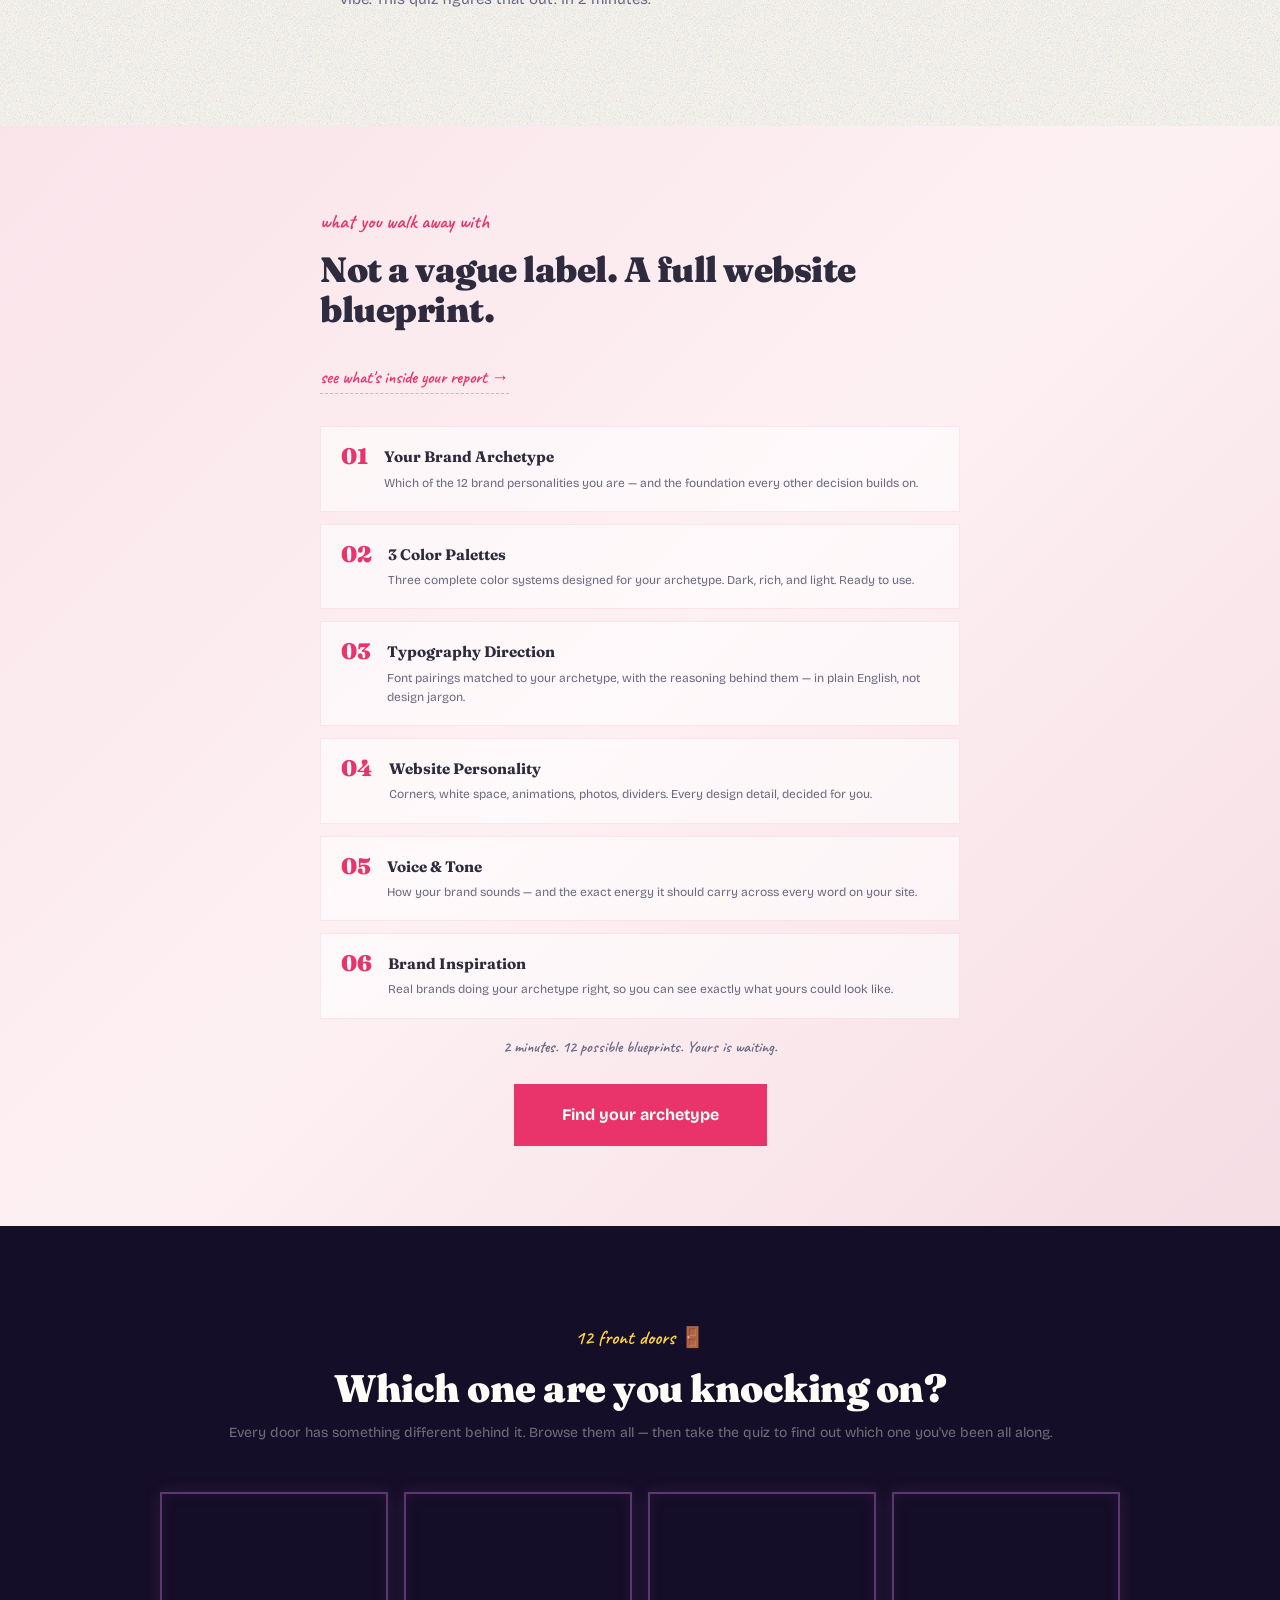
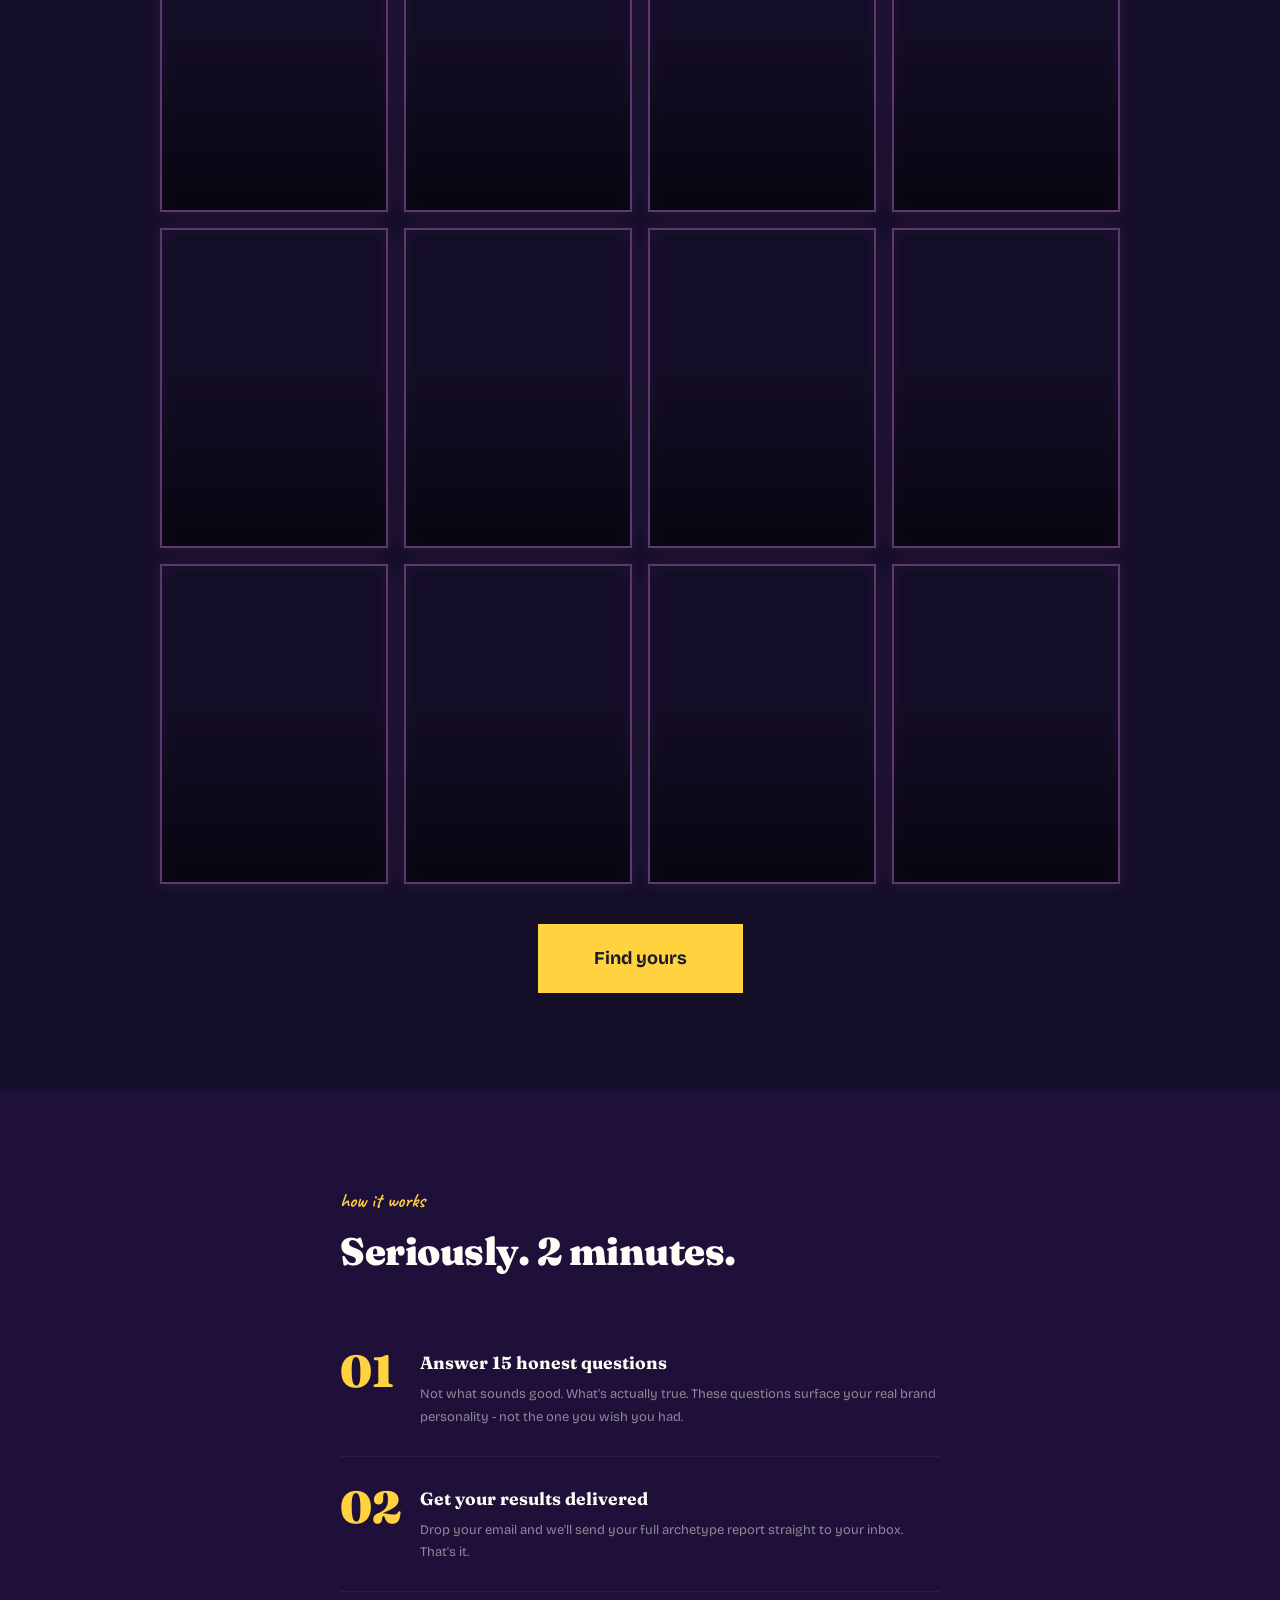
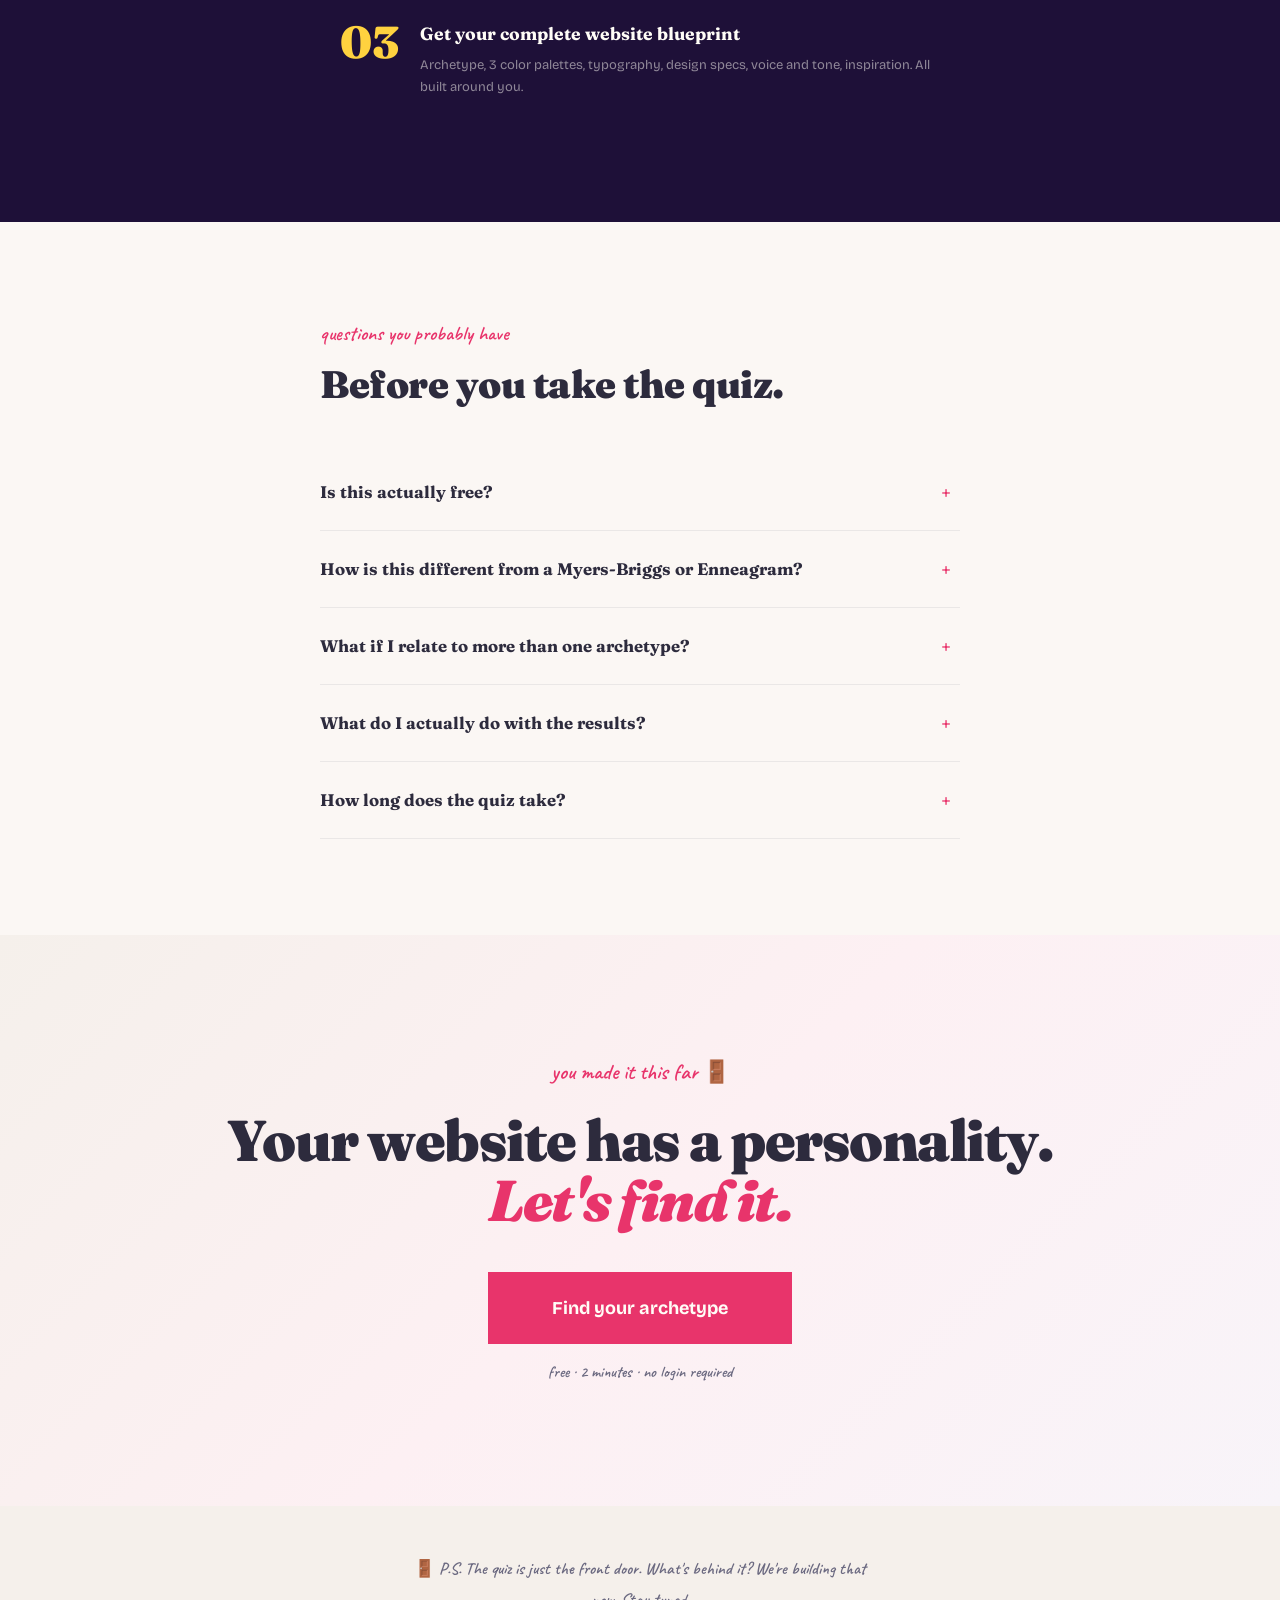
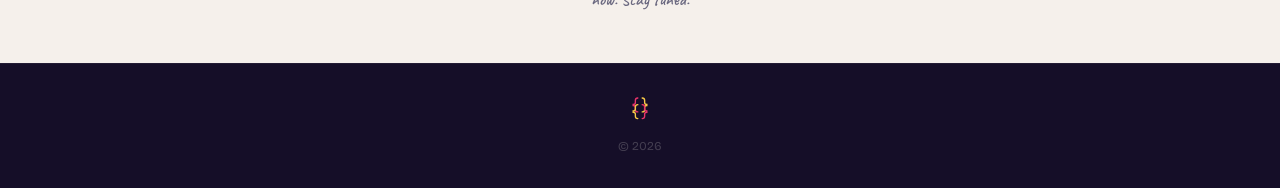
==== commit 9f3d17cd: "Update hero section copy: new headline, subhead, CTA, and timing - Headline: "Your website has a per" ====
--- a/index.html
+++ b/index.html
@@ -491,11 +491,11 @@
     <div class="hero-glow" style="width:300px;height:300px;background:#FFD23F;bottom:-80px;left:-80px;"></div>
     <div class="hero-split">
       <div class="hero-text">
-        <span class="hero-eyebrow">the *website* brand archetype quiz</span>
-        <h1 class="hero-headline">You've changed your fonts <span class="strike">14 times.</span><br>Let's build the <em>door</em> and the room behind it.</h1>
-        <p class="hero-sub">Right now you're picking paint colors before you know what kind of house it is. <strong>15 questions.</strong> We'll hand you your front door — and everything your clients feel the moment they walk in.</p>
-        <a href="quiz.html" class="hero-cta">Find your front door</a>
-        <p class="hero-note">free · 5 minutes · no login</p>
+        <span class="hero-eyebrow">the quiz your website is begging you to take</span>
+        <h1 class="hero-headline">Your website has a personality.<br><em>You just haven't found it yet.</em></h1>
+        <p class="hero-sub">Because without it, you'll keep changing your fonts, rewriting your homepage, and second-guessing every word — on repeat, forever.</p>
+        <a href="quiz.html" class="hero-cta">Find your archetype</a>
+        <p class="hero-note">free · 2 minutes · no login</p>
       </div>
     </div>
   </section>
